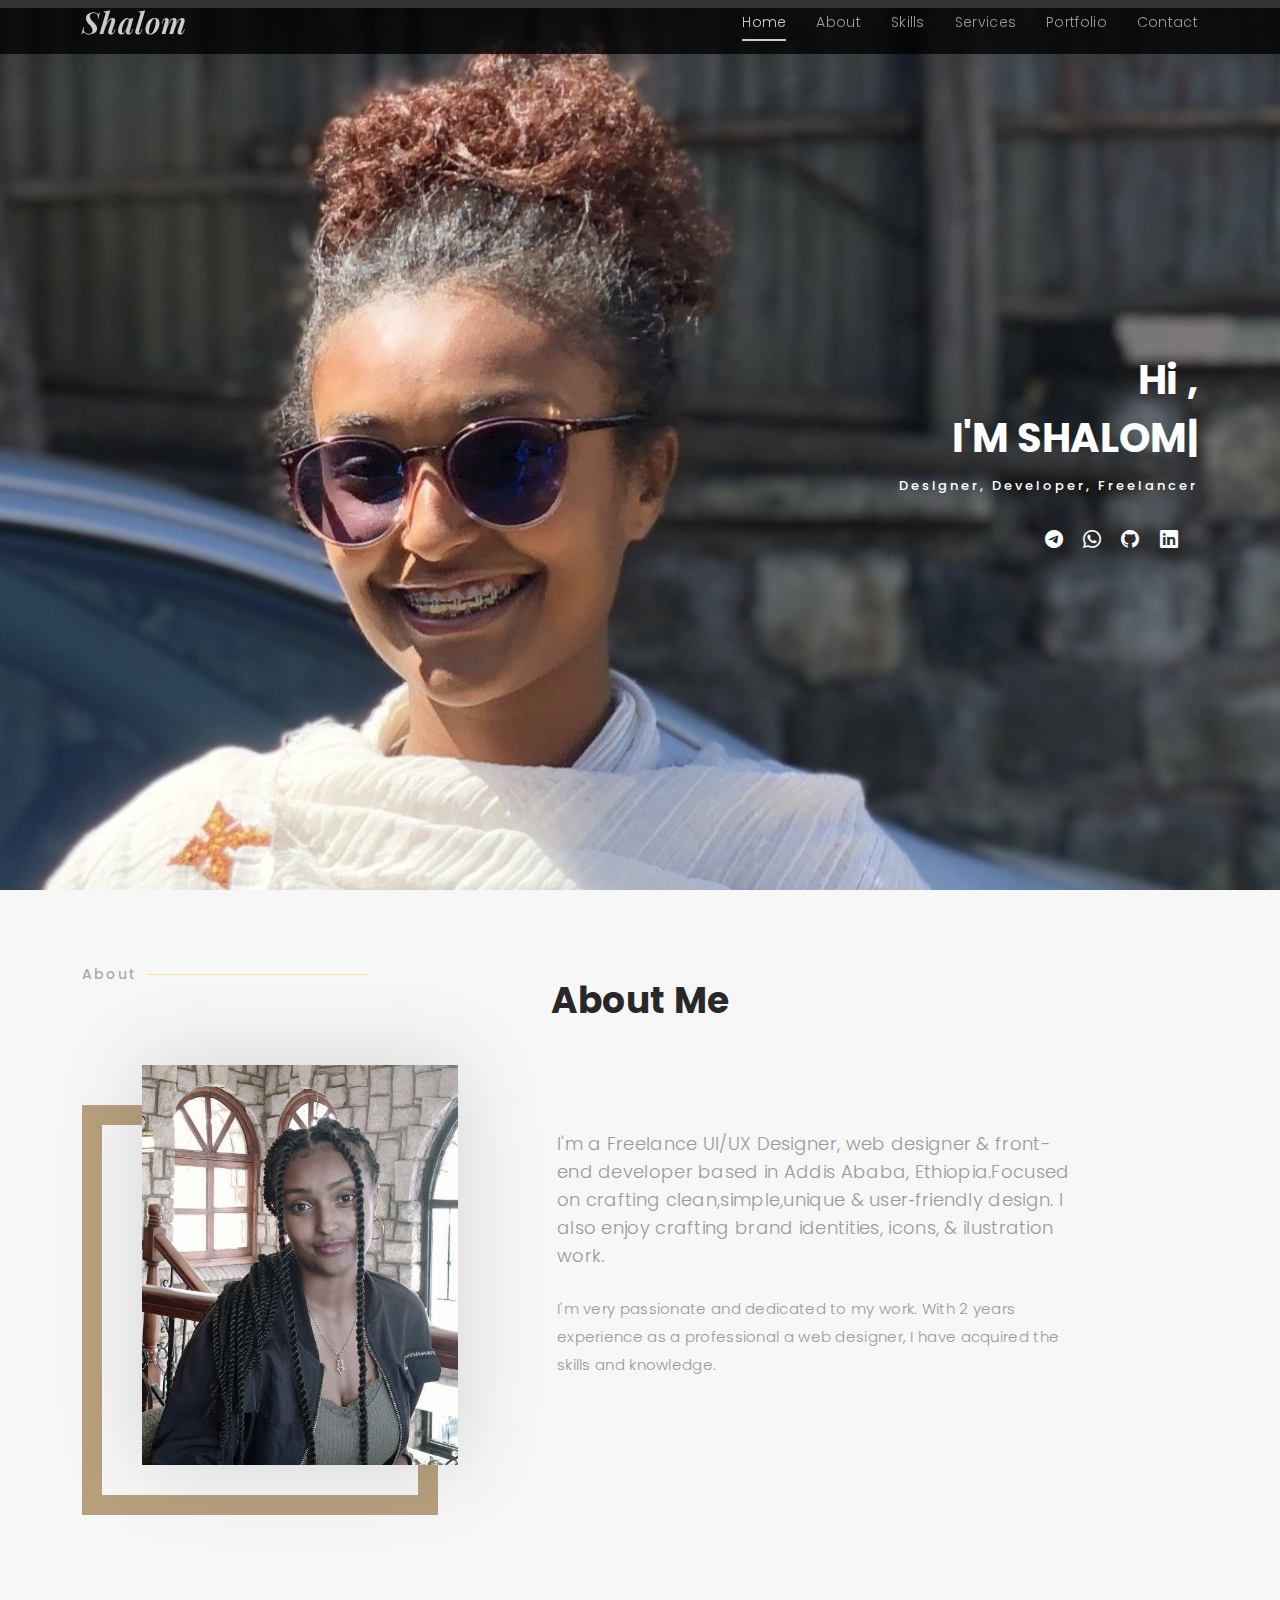
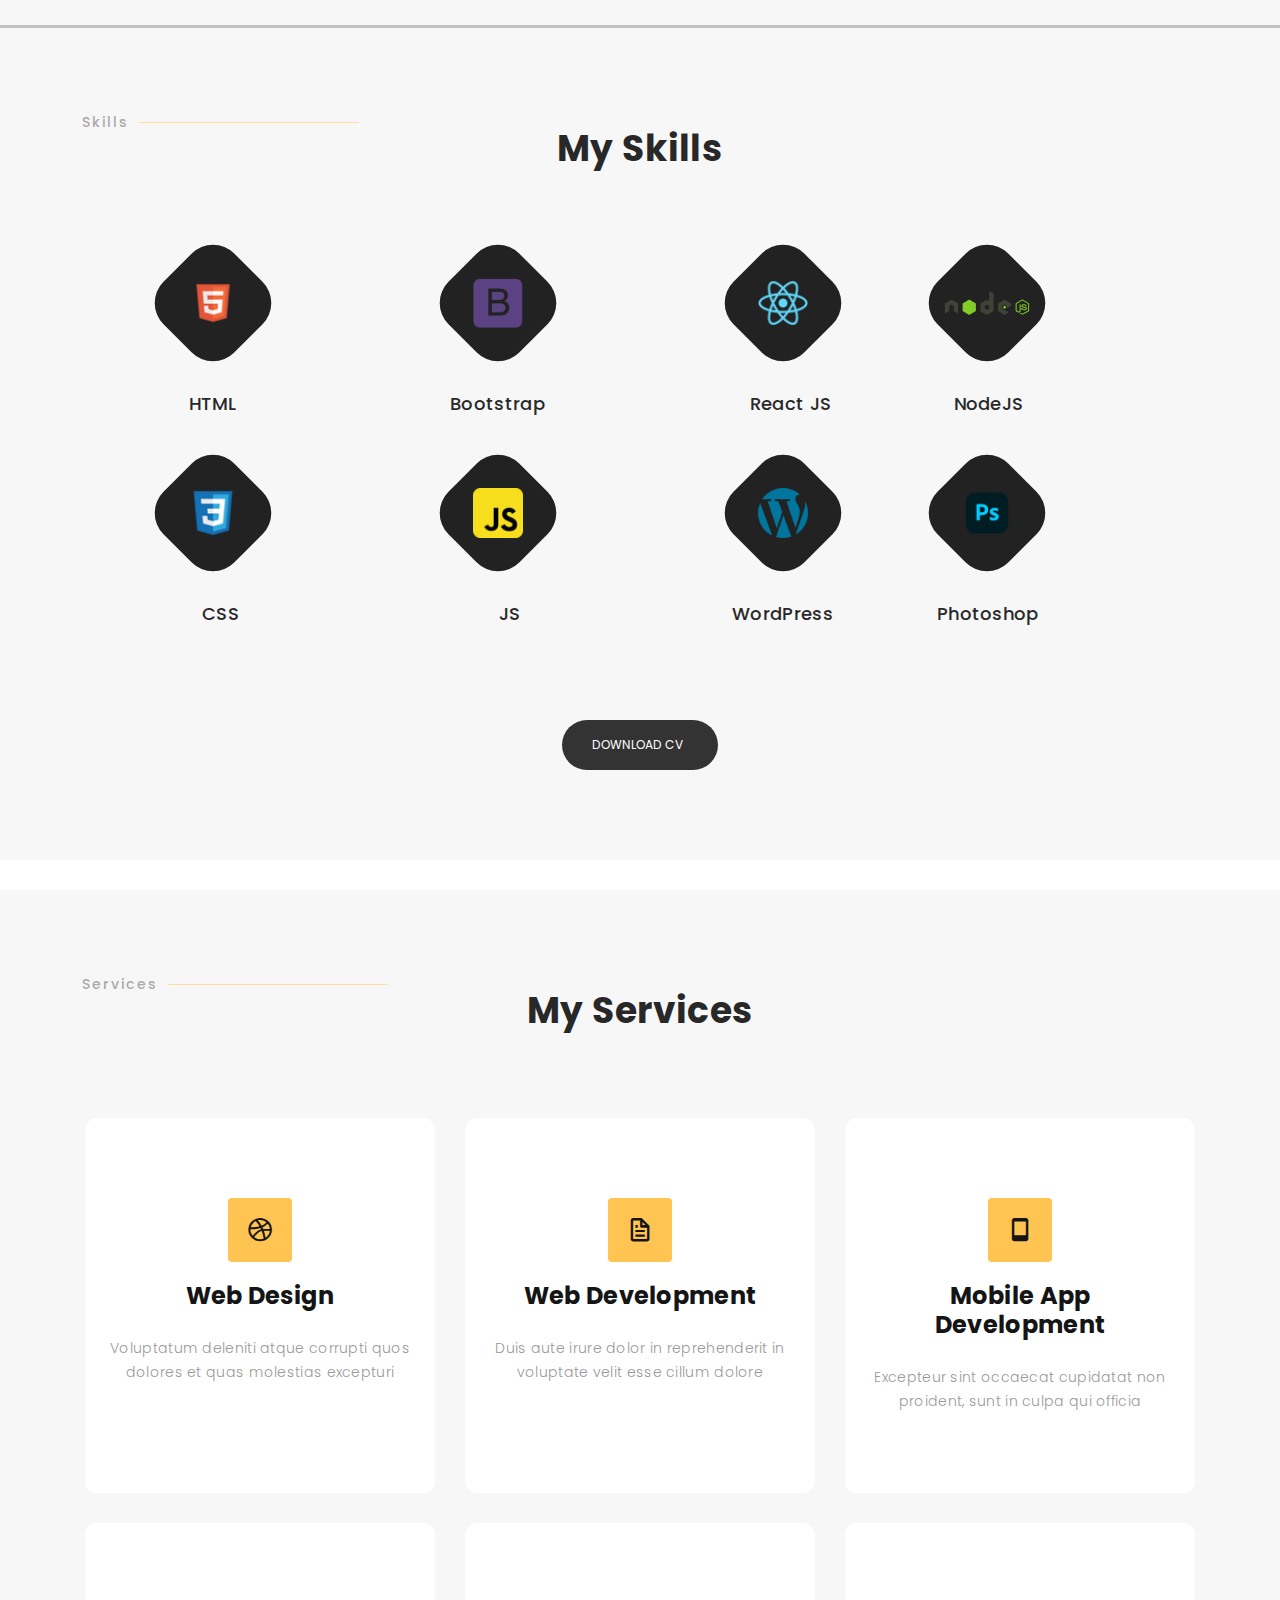
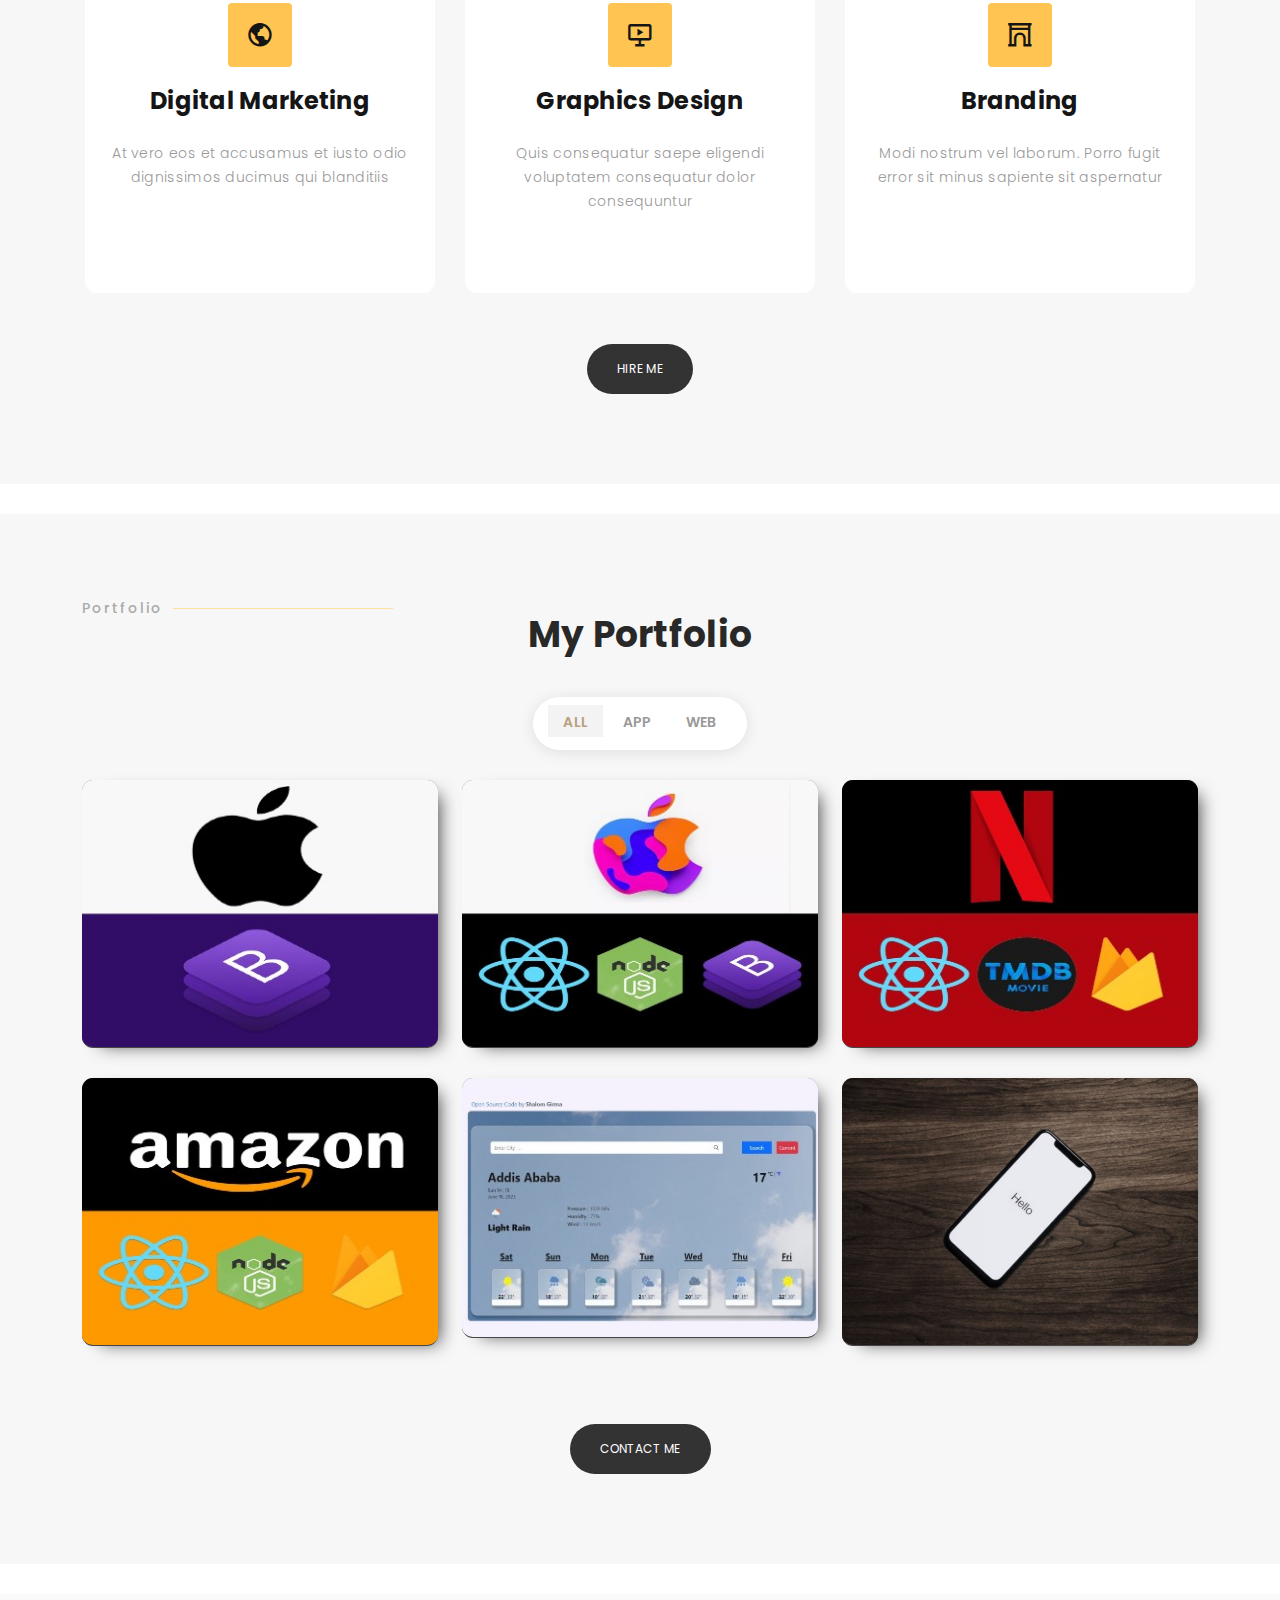
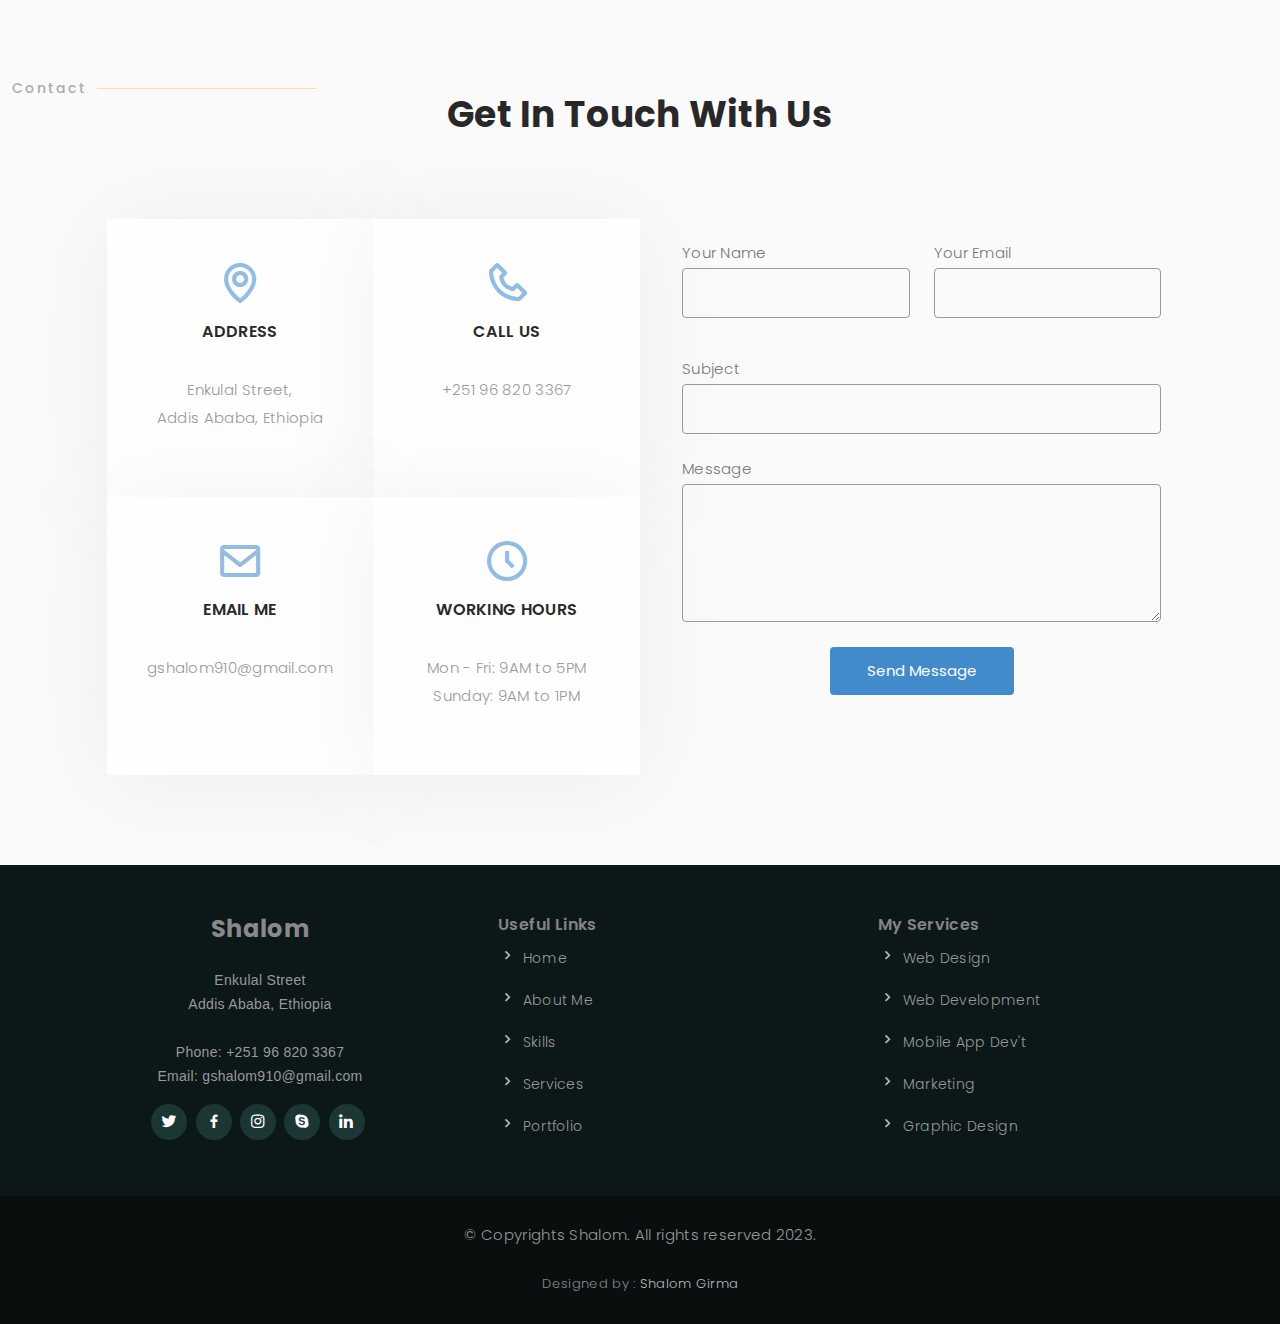
==== index.html @ 548bc925 "project updates" ====
<!DOCTYPE html>
<html lang="en">

<head>
  <meta charset="utf-8">
  <meta content="width=device-width, initial-scale=1.0" name="viewport">
  <meta name="description"
    content="">

  <title>Shalom - Personal Portfolio </title>
  <meta content="I'm passionated Freelance UI/UX Designer, web designer & front-end developer based in Addis Ababa, Ethiopia.Focused on crafting clean,simple,unique & user‑friendly design" name="description">
  <meta content="Web Development,Mobile App Development, Digital Marketing" name="keywords">

  <!-- Favicons -->
  <!-- <link href="assets/img/favicon.png" rel="icon">
  <link href="assets/img/apple-touch-icon.png" rel="apple-touch-icon"> -->
<link rel="apple-touch-icon" sizes="180x180" href="./assets/img/apple-touch-icon.png">
<link rel="icon" type="image/png" sizes="32x32" href="./assets/img/favicon-32x32.png">
<link rel="icon" type="image/png" sizes="16x16" href="./assets/img/favicon-16x16.png">
<link rel="manifest" href="./assets/img/site.webmanifest">
  <!-- Google Fonts -->
  <link rel="preconnect" href="https://fonts.gstatic.com/" crossorigin>
  <link
    href="https://fonts.googleapis.com/css2?family=Livvic:wght@100;200;300;400;500;600;700&amp;family=Oswald:wght@400;500;600;700&amp;display=swap"
    rel="stylesheet">
  <link href="https://fonts.googleapis.com/css?family=Poppins:300,300i,400,400i,500,500i,600,600i,700,700i|Playfair+Display:400,400i,500,500i,600,600i,700,700i,900,900i" rel="stylesheet">

  <!-- Vendor CSS Files -->
  <link rel="stylesheet" href="assets/css/devicon.min.css">
  <link href="assets/vendor/aos/aos.css" rel="stylesheet">
  <link href="assets/vendor/bootstrap/css/bootstrap.min.css" rel="stylesheet">
  <link href="assets/vendor/bootstrap-icons/bootstrap-icons.css" rel="stylesheet">
  <link href="assets/vendor/boxicons/css/boxicons.min.css" rel="stylesheet">
  <link href="assets/vendor/glightbox/css/glightbox.min.css" rel="stylesheet">
  <link href="assets/vendor/swiper/swiper-bundle.min.css" rel="stylesheet">

  <!-- Template Main CSS File -->
  <link href="assets/css/style.css" rel="stylesheet">

  <!-- =======================================================
  * Template Name: Folio
  * Updated: Mar 10 2023 with Bootstrap v5.2.3
  * Template URL: https://bootstrapmade.com/folio-bootstrap-portfolio-template/
  * Author: BootstrapMade.com
  * License: https://bootstrapmade.com/license/
  ======================================================== -->
</head>

<body>
  <!-- PRELOADER STARTS -->
  <!-- <div id="preloader">
    <div class="line"></div>
  </div> -->
  <!-- PRELOADER ENDS -->
  <!-- ======= Header ======= -->
  <header id="header" class="fixed-top header-inner-pages">
    <div class="container d-flex align-items-center justify-content-between">

      <!-- <a href="index.html" class="logo"><img src="assets/img/logo.png" alt="" class="img-fluid"></a> -->
      <!-- Uncomment below if you prefer to use an text logo -->
      <h1 class="logo"><a href="index.html">Shalom</a></h1>

      <nav id="navbar" class="navbar">
        <ul>
          <li><a class="nav-link scrollto active" href="#hero">Home</a></li>
          <li><a class="nav-link scrollto" href="#about">About</a></li>
          <li><a class="nav-link  scrollto" href="#skills">Skills</a></li>
          <li><a class="nav-link  scrollto" href="#services">Services</a></li>
          <li><a class="nav-link  scrollto" href="#portfolio">Portfolio</a></li>
          
          
          <!-- <li class="dropdown"><a href="#"><span>Drop Down</span> <i class="bi bi-chevron-down"></i></a>
            <ul>
              <li><a href="#">Drop Down 1</a></li>
              <li class="dropdown"><a href="#"><span>Deep Drop Down</span> <i class="bi bi-chevron-right"></i></a>
                <ul>
                  <li><a href="#">Deep Drop Down 1</a></li>
                  <li><a href="#">Deep Drop Down 2</a></li>
                  <li><a href="#">Deep Drop Down 3</a></li>
                  <li><a href="#">Deep Drop Down 4</a></li>
                  <li><a href="#">Deep Drop Down 5</a></li>
                </ul>
              </li>
              <li><a href="#">Drop Down 2</a></li>
              <li><a href="#">Drop Down 3</a></li>
              <li><a href="#">Drop Down 4</a></li>
            </ul>
          </li> -->
          <li><a class="nav-link scrollto" href="#contact">Contact</a></li>
        </ul>
        <i class="bi bi-list mobile-nav-toggle"></i>
      </nav><!-- .navbar -->

    </div>
  </header><!-- End Header -->

  <!-- ======= Hero Section ======= -->
  <div id="hero" class="home">
    <!-- <video autoplay muted loop id="myVideo">
      <source src="./assets/img/pexels-daniel-putzer-633409(1).mp4" type="video/mp4">
    </video> -->
    <!-- <div><img src="./assets/img/photo9.jpg" alt=""></div> -->
    <div class="container pt-5">
      <div class="hero-content">
        <h2>Hi , </h2>
        <h1>I'm <span class="typed" data-typed-items="Shalom Girma, Designer, Developer, Freelancer"></span></h1>
        <p>Designer, Developer, Freelancer</p>

        <ul class="list-unstyled list-social">
          <li><a href="https://t.me/turtle_forward" target="_blank"><i class="bi bi-telegram"></i></a></li>
          <li><a href="https://api.whatsapp.com/send/?phone=251968203367&text&type=phone_number&app_absent=0" target="_blank"><i class="bi bi-whatsapp"></i></a></li>
          <li><a href="https://github.com/gshalom910" target="_blank"><i class="bi bi-github"></i></a></li>
          <li><a href="https://www.linkedin.com/in/shalom-girma/" target="_blank"><i class="bi bi-linkedin"></i></a></li>
        </ul>
      </div>
    </div>
  </div><!-- End Hero -->

  <main id="main">

    <!-- ======= About Section ======= -->
    <div id="about" class="pb-30">
      <div class="container">
        <div class="row justify-content-between">
          <div class="section2-title">
            <h2>About</h2>
            <p class="text-center">About Me</p>
          </div>
          <div class="col-lg-4 ">
            <div class="div-img-bg">
              <div class="about-img">
                <img src="assets/img/photo111.jpg" class="img-responsive" alt="me">
              </div>
            </div>
          </div>

          <div class="col-lg-7">
            <div class="about-descr">

              <p class="separator" style=" font-size: 18px;">I'm a Freelance UI/UX Designer, web designer & front-end developer based in Addis Ababa, Ethiopia.Focused on crafting clean,simple,unique & user‑friendly design. I also enjoy crafting brand identities, icons, & ilustration work. </p>
              <p class="separator">I'm very passionate and dedicated to my work. With 2 years experience as a professional a web designer, I have
              acquired the skills and knowledge.</p>

            </div>

          </div>
        </div>
      </div>
    </div><!-- End About Section -->
    <!-- SKILLS STARTS -->
    <div class="skills">
    <div id="skills" class="container flex-column-mobile paddsections">
      <!-- TITLE STARTS -->
      <div class="section2-title">
          <!-- MAIN TITLE STARTS -->
          <h2>Skills</h2>
          <p class="text-center">My Skills</p>
          <!-- MAIN TITLE ENDS -->
      </div>
      <!-- TITLE ENDS -->
      <div class="skills-content row">
          <div class="col">
            <!-- SKILL ITEM STARTS -->
            <div class="col pb-5 animated-layer fade-in-down-animation fadeInLeft wow">
                <span>
                <img src="./assets/img/5352-html5_102567.ico" alt="">
                </span>
                <h4>
                  HTML
                </h4>
            </div>
            <!-- SKILL ITEM ENDS -->
            <!-- SKILL ITEM STARTS -->
            <div class="col pb-5 animated-layer fade-in-up-animation fadeInRight wow">
                <span>
                <img src="./assets/img/file_type_css_icon_130661.ico" alt="">
                </span>
                <h4 class="ps-3">
                  CSS
                </h4>
            </div>
            <!-- SKILL ITEM ENDS -->
          </div>
          <div class="col ">
            <!-- SKILL ITEM STARTS -->
            <div class="col pb-5 animated-layer fade-in-down-animation fadeInLeft wow">
                <span>
                <img src="./assets/img/bootstrap_plain_logo_icon_146619.ico" alt="">
                </span>
                <h4>
                  Bootstrap
                </h4>
            </div>
            <!-- SKILL ITEM ENDS -->
            <!-- SKILL ITEM STARTS -->
            <div class="ps-2 pb-5 ps-sm-0 animated-layer fade-in-up-animation fadeInRight wow">
              <span>
                <img src="./assets/img/javascript_icon_130900.ico" alt="">
              </span>
              <h4 class="ps-4">
                JS
              </h4>
            </div>
            
            <!-- SKILL ITEM ENDS -->
          </div>
          <div class="col">
            <!-- SKILL ITEM STARTS -->
            <div class="col pb-5 animated-layer fade-in-down-animation fadeInLeft wow">
                <span>
                <img src="./assets/img/react_original_logo_icon_146374.ico" alt="">
                </span>
                <h4 class="ps-3">
                  React JS
                </h4>
            </div>
            <!-- SKILL ITEM ENDS -->
            <!-- SKILL ITEM STARTS -->
            <div class="col pb-5 animated-layer fade-in-up-animation fadeInRight wow">
                <span>
                <img src="./assets/img/Wordpress_icon-icons.com_66780.ico" alt="">
                </span>
                <h4>
                  WordPress
                </h4>
            </div>
            <!-- SKILL ITEM ENDS -->
          </div>
          <div class="col d-flex flex-sm-column ">
            <!-- SKILL ITEM STARTS -->
            <div class="col-4 pb-5 col-sm  animated-layer fade-in-down-animation fadeInLeft wow">
                <span>
                <img src="./assets/img/node-js.svg" alt="" style="height: 90px;">
                </span>
                <h4 class="ps-3">
                  NodeJS
                </h4>
            </div>
            <!-- SKILL ITEM ENDS -->
            <!-- SKILL ITEM STARTS -->
          <div class="col-4 pb-5 col-sm animated-layer fade-in-up-animation fadeInRight wow">
            <span>
              <img src="./assets/img/psd_file_design_graphic_digital_artwork_adobe_photoshop_icon_191032.ico" alt="">
            </span>
            <h4>
              Photoshop
            </h4>
          </div>
            <!-- SKILL ITEM ENDS -->
          </div>
      </div>
      <div class="text-center mt-5"><a href="#"
          class="btn btn-outline-secondary rounded-pill shadow-none">Download CV <span class="ms-1"><i
              class="fas fa-download"></i></span></a></div>
      </div>
    </div>
    <!-- SKILLS ENDS -->
    <!-- ======= Services Section ======= -->
    <section id="services" class="services paddsection paddsections">
      <div class="container" data-aos="fade-up">

        <div class="section2-title">
          <h2>Services</h2>
          <p class="text-center">My Services</p>
        </div>

        <div class="row">
          <div class="col-lg-4 col-md-6 d-flex align-items-stretch" data-aos="zoom-in" data-aos-delay="100">
            <div class="icon-box">
              <div class="icon"><i class="bx bxl-dribbble"></i></div>
              <h4><a href="">Web Design</a></h4>
              <p>Voluptatum deleniti atque corrupti quos dolores et quas molestias excepturi</p>
            </div>
          </div>

          <div class="col-lg-4 col-md-6 d-flex align-items-stretch mt-4 mt-md-0" data-aos="zoom-in" data-aos-delay="200">
            <div class="icon-box">
              <div class="icon"><i class="bx bx-file"></i></div>
              <h4><a href="">Web Development</a></h4>
              <p>Duis aute irure dolor in reprehenderit in voluptate velit esse cillum dolore</p>
            </div>
          </div>

          <div class="col-lg-4 col-md-6 d-flex align-items-stretch mt-4 mt-lg-0" data-aos="zoom-in" data-aos-delay="300">
            <div class="icon-box">
              <div class="icon"><i class="bx bx-mobile"></i></div>
              <h4><a href="">Mobile App Development</a></h4>
              <p>Excepteur sint occaecat cupidatat non proident, sunt in culpa qui officia</p>
            </div>
          </div>

          <div class="col-lg-4 col-md-6 d-flex align-items-stretch mt-4" data-aos="zoom-in" data-aos-delay="100">
            <div class="icon-box">
              <div class="icon"><i class="bx bx-world"></i></div>
              <h4><a href="">Digital Marketing</a></h4>
              <p>At vero eos et accusamus et iusto odio dignissimos ducimus qui blanditiis</p>
            </div>
          </div>

          <div class="col-lg-4 col-md-6 d-flex align-items-stretch mt-4" data-aos="zoom-in" data-aos-delay="200">
            <div class="icon-box">
              <div class="icon"><i class="bx bx-slideshow"></i></div>
              <h4><a href="">Graphics Design</a></h4>
              <p>Quis consequatur saepe eligendi voluptatem consequatur dolor consequuntur</p>
            </div>
          </div>

          <div class="col-lg-4 col-md-6 d-flex align-items-stretch mt-4" data-aos="zoom-in" data-aos-delay="300">
            <div class="icon-box">
              <div class="icon"><i class="bx bx-arch"></i></div>
              <h4><a href="">Branding</a></h4>
              <p>Modi nostrum vel laborum. Porro fugit error sit minus sapiente sit aspernatur</p>
            </div>
          </div>

        </div>
        <div class="text-center mt-5"><a href="#contact"
            class="btn btn-outline-secondary rounded-pill shadow-none">Hire Me <span class="ml-1"><i
                class="fas fa-download"></i></span></a></div>
      </div>
    </section><!-- End Services Section -->
<!-- ======= Testimonials Section ======= -->
<!-- <section id="testimonials" class="testimonials paddsection">
  <div class="container" data-aos="zoom-in">

    <div class="testimonials-slider swiper" data-aos="fade-up" data-aos-delay="100">
      <div class="swiper-wrapper">

        <div class="swiper-slide">
          <div class="testimonial-item">
            <img src="assets/img/testimonials/testimonials-1.jpg" class="testimonial-img" alt="">
            <h3>Saul Goodman</h3>
            <h4>Ceo &amp; Founder</h4>
            <p>
              <i class="bx bxs-quote-alt-left quote-icon-left"></i>
              Proin iaculis purus consequat sem cure digni ssim donec porttitora entum suscipit rhoncus. Accusantium
              quam, ultricies eget id, aliquam eget nibh et. Maecen aliquam, risus at semper.
              <i class="bx bxs-quote-alt-right quote-icon-right"></i>
            </p>
          </div>
        </div><!-- End testimonial item -->

        <!-- <div class="swiper-slide">
          <div class="testimonial-item">
            <img src="assets/img/testimonials/testimonials-2.jpg" class="testimonial-img" alt="">
            <h3>Sara Wilsson</h3>
            <h4>Designer</h4>
            <p>
              <i class="bx bxs-quote-alt-left quote-icon-left"></i>
              Export tempor illum tamen malis malis eram quae irure esse labore quem cillum quid cillum eram malis
              quorum velit fore eram velit sunt aliqua noster fugiat irure amet legam anim culpa.
              <i class="bx bxs-quote-alt-right quote-icon-right"></i>
            </p>
          </div>
        </div><!-- End testimonial item -->

        <!-- <div class="swiper-slide">
          <div class="testimonial-item">
            <img src="assets/img/testimonials/testimonials-3.jpg" class="testimonial-img" alt="">
            <h3>Jena Karlis</h3>
            <h4>Store Owner</h4>
            <p>
              <i class="bx bxs-quote-alt-left quote-icon-left"></i>
              Enim nisi quem export duis labore cillum quae magna enim sint quorum nulla quem veniam duis minim tempor
              labore quem eram duis noster aute amet eram fore quis sint minim.
              <i class="bx bxs-quote-alt-right quote-icon-right"></i>
            </p>
          </div>
        </div><!-- End testimonial item -->

        <!-- <div class="swiper-slide"> 
          <div class="testimonial-item">
            <img src="assets/img/testimonials/testimonials-4.jpg" class="testimonial-img" alt="">
            <h3>Matt Brandon</h3>
            <h4>Freelancer</h4>
            <p>
              <i class="bx bxs-quote-alt-left quote-icon-left"></i>
              Fugiat enim eram quae cillum dolore dolor amet nulla culpa multos export minim fugiat minim velit minim
              dolor enim duis veniam ipsum anim magna sunt elit fore quem dolore labore illum veniam.
              <i class="bx bxs-quote-alt-right quote-icon-right"></i>
            </p>
          </div>
        </div>End testimonial item -->

        <!-- <div class="swiper-slide">
          <div class="testimonial-item">
            <img src="assets/img/testimonials/testimonials-5.jpg" class="testimonial-img" alt="">
            <h3>John Larson</h3>
            <h4>Entrepreneur</h4>
            <p>
              <i class="bx bxs-quote-alt-left quote-icon-left"></i>
              Quis quorum aliqua sint quem legam fore sunt eram irure aliqua veniam tempor noster veniam enim culpa
              labore duis sunt culpa nulla illum cillum fugiat legam esse veniam culpa fore nisi cillum quid.
              <i class="bx bxs-quote-alt-right quote-icon-right"></i>
            </p>
          </div>
        </div><!-- End testimonial item -->
      <!-- </div>
      <div class="swiper-pagination"></div>
    </div>

  </div>
</section> -->
<!-- End Testimonials Section -->
    <!-- ======= Portfolio Section ======= -->
    <div id="portfolio" class="paddsection paddsections">

     

      <div class="container">
         
        <div class="section2-title pb-5">
          <h2>Portfolio</h2>
          <p class="text-center">My Portfolio</p>
        </div>
      
        <div class="row" data-aos="fade-up" data-aos-delay="100">
          <div class="col-lg-12 d-flex justify-content-center">
            <ul id="portfolio-flters">
              <li data-filter="*" class="filter-active">All</li>
              <li data-filter=".filter-app">App</li>
              <!-- <li data-filter=".filter-card">Card</li> -->
              <li data-filter=".filter-web">Web</li>
            </ul>
          </div>
        </div>

        <div class="row portfolio-container" data-aos="fade-up" data-aos-delay="200">

          <div class="col-lg-4 col-md-6 portfolio-item filter-web">
            <div class="portfolio-wrap">
              <img src="assets/img/portfolio/appleBootstrap(1).jpg" class="img-fluid" alt="">
              <div class="portfolio-info">
                <h4>Apple Clone</h4>
                <p>With HTML, CSS & Bootstrap</p>
                <div class="portfolio-links">
                  <button class="btn2 btn-light">
									<a class="bi bi-github source-code" target="_blank" href="https://github.com/zeru0429/apple-clone-fullstack">
										source code
									</a>
								</button>
                <button class="btn2 btn-light"><a class="source-code" target="_blank" href="./apple-responsive-staring-base-code/index.html">live
										preview</a>
								</button>
                </div>
              </div>
            </div>
          </div>

          <div class="col-lg-4 col-md-6 portfolio-item filter-web">
            <div class="portfolio-wrap">
              <img src="assets/img/portfolio/appleReact.jpg" class="img-fluid" alt="">
              <div class="portfolio-info">
                <h4>Apple Clone</h4>
                <p>With React Js & Node JS</p>
                <div class="portfolio-links">
                  <button class="btn2 btn-light">
									<a class="bi bi-github source-code" target="_blank" href="https://github.com/zeru0429/apple-clone-fullstack">
										source code
									</a>
								</button>
                <button class="btn2 btn-light"><a class="source-code" target="_blank" href="./apple-responsive-staring-base-code/index.html">live
										preview</a>
								</button>
                </div>
              </div>
            </div>
          </div>

          <div class="col-lg-4 col-md-6 portfolio-item filter-web">
            <div class="portfolio-wrap">
              <img src="assets/img/portfolio/netflix.jpg" class="img-fluid" alt="">
              <div class="portfolio-info">
                <h4>Netflix Clone</h4>
                <p>With React Js, TMDB movie & Firebase</p>
                <div class="portfolio-links">
                  <button class="btn2 btn-light">
									<a class="bi bi-github source-code" target="_blank" href="https://github.com/zeru0429/apple-clone-fullstack">
										source code
									</a>
								</button>
                <button class="btn2 btn-light"><a class="source-code" target="_blank" href="./apple-responsive-staring-base-code/index.html">live
										preview</a>
								</button>
                </div>
              </div>
            </div>
          </div>


          <div class="col-lg-4 col-md-6 portfolio-item filter-web">
            <div class="portfolio-wrap">
              <img src="assets/img/portfolio/amazon.jpg" class="img-fluid" alt="">
              <div class="portfolio-info">
                <h4>Amazon Clone</h4>
                <p>With React JS, Node JS & Firebase </p>
                <div class="portfolio-links">
                  <button class="btn2 btn-light">
									<a class="bi bi-github source-code" target="_blank" href="https://github.com/zeru0429/apple-clone-fullstack">
										source code
									</a>
								</button>
                <button class="btn2 btn-light"><a class="source-code" target="_blank" href="./apple-responsive-staring-base-code/index.html">live
										preview</a>
								</button>
                </div>
              </div>
            </div>
          </div>

          <div class="col-lg-4 col-md-6 portfolio-item filter-web">
            <div class="portfolio-wrap">
              <img src="assets/img/portfolio/weather.jpg" class="img-fluid" alt="">
              <div class="portfolio-info">
                <h4>Weather Forcasting Web App</h4>
                <p>With React JS & OpenWeather API</p>
                <div class="portfolio-links">
                  <button class="btn2 btn-light">
									<a class="bi bi-github source-code" target="_blank" href="https://github.com/zeru0429/apple-clone-fullstack">
										source code
									</a>
								</button>
                <button class="btn2 btn-light"><a class="source-code" target="_blank" href="./apple-responsive-staring-base-code/index.html">live
										preview</a>
								</button>
                </div>
              </div>
            </div>
          </div>


          <div class="col-lg-4 col-md-6 portfolio-item filter-app">
            <div class="portfolio-wrap">
              <img src="assets/img/mobile1.jpg" class="img-fluid" alt="">
              <div class="portfolio-info">
                <h4>Derash First Aid Mobile App</h4>
                <p>With Flutter</p>
                <div class="portfolio-links">
                  <button class="btn2 btn-light">
									<a class="bi bi-github source-code" target="_blank" href="https://github.com/zeru0429/apple-clone-fullstack">
										source code
									</a>
								</button>
                <!-- <button class="btn2 btn-light"><a class="source-code" target="_blank" href="./apple-responsive-staring-base-code/index.html">live
										preview</a>
								</button> -->
                </div>
              </div>
            </div>
          </div>

          
        </div>

      </div>
      <div class="text-center mt-5"><a href="#contact"
          class="btn btn-outline-secondary rounded-pill shadow-none">Contact Me <span class="ml-1"><i
              class="fas fa-download"></i></span></a></div>
      </div>

    </div><!-- End Portfolio Section -->

    <!-- ======= Journal Section ======= -->
    <!-- <div id="journal" class="text-left paddsection">

      <div class="container">
        <div class="section-title text-center">
          <h2>journal</h2>
        </div>
      </div>

      <div class="container">
        <div class="journal-block">
          <div class="row">

            <div class="col-lg-4 col-md-6">
              <div class="journal-info">

                <a href="blog-single.html"><img src="assets/img/blog-post-1.jpg" class="img-responsive" alt="img"></a>

                <div class="journal-txt">

                  <h4><a href="blog-single.html">SO LETS MAKE THE MOST IS BEAUTIFUL</a></h4>
                  <p class="separator">To an English person, it will seem like simplified English
                  </p>

                </div>

              </div>
            </div>

            <div class="col-lg-4 col-md-6">
              <div class="journal-info">

                <a href="blog-single.html"><img src="assets/img/blog-post-2.jpg" class="img-responsive" alt="img"></a>

                <div class="journal-txt">

                  <h4><a href="blog-single.html">WE'RE GONA MAKE DREAMS COMES</a></h4>
                  <p class="separator">To an English person, it will seem like simplified English
                  </p>

                </div>

              </div>
            </div>

            <div class="col-lg-4 col-md-6">
              <div class="journal-info">

                <a href="blog-single.html"><img src="assets/img/blog-post-3.jpg" class="img-responsive" alt="img"></a>

                <div class="journal-txt">

                  <h4><a href="blog-single.html">NEW LIFE CIVILIZATIONS TO BOLDLY</a></h4>
                  <p class="separator">To an English person, it will seem like simplified English
                  </p>

                </div>

              </div>
            </div>

          </div>
        </div>
      </div>

    </div> -->
    <!-- End Journal Section -->

    <!-- ======= Contact Section ======= -->
    <section id="contact" class="contact section-bg paddsections">
      <div class="container-fluid">

        <div class="section2-title">
          <h2 >Contact</h2>
          <p class="text-center">Get In Touch With Us</p>
        </div>

        <div class="row justify-content-center">
          <div class="col-xl-10">
            <div class="row">

              <div class="col-lg-6">

                <div class="row justify-content-center">

                  <div class="col-6 info d-flex flex-column align-items-stretch">
                    <i class="bx bx-map"></i>
                    <h4>Address</h4>
                    <p>Enkulal Street, <br>
                    Addis Ababa, Ethiopia</p>
                  </div>
                  <div class="col-6 info d-flex flex-column align-items-stretch">
                    <i class="bx bx-phone"></i>
                    <h4>Call Us</h4>
                    <p>+251 96 820 3367</p>
                  </div>
                  <div class="col-6 info d-flex flex-column align-items-stretch">
                    <i class="bx bx-envelope"></i>
                    <h4>Email Me</h4>
                    <p>gshalom910@gmail.com</p>
                  </div>
                  <div class="col-6 info d-flex flex-column align-items-stretch">
                    <i class="bx bx-time-five"></i>
                    <h4>Working Hours</h4>
                    <p>Mon - Fri: 9AM to 5PM<br>Sunday: 9AM to 1PM</p>
                  </div>
                </div>
              </div>

              <div class="col-lg-6 pt-4">
                <form action="forms/contact.php" method="post" role="form" class="php-email-form">
                  <div class="row">
                    <div class="col-md-6 form-group">
                      <label for="name">Your Name</label>
                      <input type="text" name="name" class="form-control" id="name" required>
                    </div>
                    <div class="col-md-6 form-group mt-3 mt-md-0">
                      <label for="email">Your Email</label>
                      <input type="email" class="form-control" name="email" id="email" required>
                    </div>
                  </div>
                  <div class="form-group mt-3">
                    <label for="subject">Subject</label>
                    <input type="text" class="form-control" name="subject" id="subject" required>
                  </div>
                  <div class="form-group mt-3">
                    <label for="message">Message</label>
                    <textarea class="form-control" style="height:auto" name="message" rows="8" required></textarea>
                  </div>
                  <div class="my-3">
                    <div class="loading">Loading</div>
                    <div class="error-message"></div>
                    <div class="sent-message">Your message has been sent. Thank you!</div>
                  </div>
                  <div class="text-center"><button type="submit">Send Message</button></div>
                </form>
              </div>

            </div>
          </div>
        </div>

      </div>
    </section>
    <!-- End Contact Section -->

  </main><!-- End #main -->

  <!-- ======= Footer ======= -->
  <div id="footer" >
    <div class="footer-top">
      <div class="container">
        <div class="row">

          <div class="px-5 col-sm-10 col-lg-4 text-sm-center"">
            <div class="footer-info">
              <h3>Shalom</h3>
              <p>
                Enkulal Street <br>
                Addis Ababa, Ethiopia<br><br>
                <strong>Phone:</strong> +251 96 820 3367<br>
                <strong>Email:</strong> gshalom910@gmail.com<br>
              </p>
              <div class="social-links mt-3">
                <a href="#" class="twitter"><i class="bx bxl-twitter"></i></a>
                <a href="#" class="facebook"><i class="bx bxl-facebook"></i></a>
                <a href="#" class="instagram"><i class="bx bxl-instagram"></i></a>
                <a href="#" class="google-plus"><i class="bx bxl-skype"></i></a>
                <a href="#" class="linkedin"><i class="bx bxl-linkedin"></i></a>
              </div>
            </div>
          </div>

          <div class="px-5 col-sm col-lg-4  footer-links">
            <h4>Useful Links</h4>
            <ul>
              <li><i class="bx bx-chevron-right"></i> <a href="#">Home</a></li>
              <li><i class="bx bx-chevron-right"></i> <a href="#">About Me</a></li>
              <li><i class="bx bx-chevron-right"></i> <a href="#">Skills</a></li>
              <li><i class="bx bx-chevron-right"></i> <a href="#">Services</a></li>
              <li><i class="bx bx-chevron-right"></i> <a href="#">Portfolio</a></li>
            </ul>
          </div>

          <div class="px-5 col-sm col-lg-4 footer-links">
            <h4>My Services</h4>
            <ul>
              <li><i class="bx bx-chevron-right"></i> <a href="#">Web Design</a></li>
              <li><i class="bx bx-chevron-right"></i> <a href="#">Web Development</a></li>
              <li><i class="bx bx-chevron-right"></i> <a href="#">Mobile App Dev't</a></li>
              <li><i class="bx bx-chevron-right"></i> <a href="#">Marketing</a></li>
              <li><i class="bx bx-chevron-right"></i> <a href="#">Graphic Design</a></li>
            </ul>
          </div>

        </div>
      </div>
    </div>
    <div class="container text-center"">
      

      <p>&copy; Copyrights Shalom. All rights reserved 2023.</p>

      <div class="credits">
        <!--
        All the links in the footer should remain intact.
        You can delete the links only if you purchased the pro version.
        Licensing information: https://bootstrapmade.com/license/
        Purchase the pro version with working PHP/AJAX contact form: https://bootstrapmade.com/buy/?theme=Folio
      -->
        Designed by : <a href="https://bootstrapmade.com/">Shalom Girma</a>
      </div>

    </div>
  </div><!-- End Footer -->

  <a href="#" class="back-to-top d-flex align-items-center justify-content-center"><i class="bi bi-arrow-up-short"></i></a>

  <!-- Vendor JS Files -->
  <script src="assets/vendor/bootstrap/js/bootstrap.bundle.min.js"></script>
  <script src="assets/vendor/glightbox/js/glightbox.min.js"></script>
  <script src="assets/vendor/isotope-layout/isotope.pkgd.min.js"></script>
  <script src="assets/vendor/swiper/swiper-bundle.min.js"></script>
  <script src="assets/vendor/typed.js/typed.min.js"></script>
  <script src="assets/vendor/php-email-form/validate.js"></script>
  <script src="js/custom.js"></script>

  <!-- Template Main JS File -->
  <script src="assets/js/main.js"></script>

</body>

</html>
---- assets/css/devicon.min.css ----
﻿@font-face{font-family:"devicon";src:url("../../fonts/devicon2d7c.eot?rgb6be");src:url("../../fonts/devicon2d7c.eot?rgb6be#iefix") format("embedded-opentype"),url("../fonts/devicon2d7c.ttf?rgb6be") format("truetype"),url("../../fonts/devicon2d7c.woff?rgb6be") format("woff"),url("../../fonts/devicon2d7c.svg?rgb6be#devicon") format("svg");font-weight:normal;font-style:normal;font-display:block}[class^=devicon-],[class*=" devicon-"]{font-family:"devicon" !important;speak:never;font-style:normal;font-weight:normal;font-variant:normal;text-transform:none;line-height:1;-webkit-font-smoothing:antialiased;-moz-osx-font-smoothing:grayscale}.devicon-storybook-plain-wordmark:before{content:""}.devicon-storybook-plain:before{content:""}.devicon-pandas-original-wordmark:before,.devicon-pandas-plain-wordmark:before{content:""}.devicon-pandas-original:before,.devicon-pandas-plain:before{content:""}.devicon-centos-plain-wordmark:before{content:""}.devicon-centos-plain:before{content:""}.devicon-azure-plain-wordmark:before{content:""}.devicon-azure-plain:before{content:""}.devicon-go-line:before{content:""}.devicon-go-plain:before{content:""}.devicon-go-original-wordmark:before,.devicon-go-plain-wordmark:before{content:""}.devicon-devicon-line-wordmark:before{content:""}.devicon-devicon-line:before{content:""}.devicon-devicon-plain-wordmark:before{content:""}.devicon-devicon-plain:before{content:""}.devicon-msdos-line:before{content:""}.devicon-arduino-plain-wordmark:before{content:""}.devicon-arduino-plain:before{content:""}.devicon-qt-original:before,.devicon-qt-plain:before{content:""}.devicon-gcc-plain:before{content:""}.devicon-svelte-plain-wordmark:before{content:""}.devicon-svelte-plain:before{content:""}.devicon-jira-plain-wordmark:before{content:""}.devicon-jira-plain:before{content:""}.devicon-slack-plain-wordmark:before{content:""}.devicon-slack-plain:before{content:""}.devicon-canva-original:before,.devicon-canva-plain:before{content:""}.devicon-jamstack-plain-wordmark:before{content:""}.devicon-jamstack-original:before,.devicon-jamstack-plain:before{content:""}.devicon-denojs-original-wordmark:before,.devicon-denojs-plain-wordmark:before{content:""}.devicon-denojs-original:before,.devicon-denojs-plain:before{content:""}.devicon-apachekafka-original-wordmark:before,.devicon-apachekafka-plain-wordmark:before{content:""}.devicon-apachekafka-original:before,.devicon-apachekafka-plain:before{content:""}.devicon-filezilla-plain-wordmark:before{content:""}.devicon-filezilla-plain:before{content:""}.devicon-opengl-plain:before{content:""}.devicon-putty-plain:before{content:""}.devicon-opera-plain-wordmark:before{content:""}.devicon-opera-plain:before{content:""}.devicon-subversion-original:before,.devicon-subversion-plain:before{content:""}.devicon-tortoisegit-line:before{content:""}.devicon-tortoisegit-plain:before{content:""}.devicon-towergit-plain-wordmark:before{content:""}.devicon-towergit-plain:before{content:""}.devicon-unity-original-wordmark:before{content:""}.devicon-unity-original:before{content:""}.devicon-neo4j-plain-wordmark:before{content:""}.devicon-neo4j-plain:before{content:""}.devicon-nuxtjs-plain-wordmark:before{content:""}.devicon-nuxtjs-plain:before{content:""}.devicon-socketio-original-wordmark:before,.devicon-socketio-plain-wordmark:before{content:""}.devicon-socketio-original:before,.devicon-socketio-plain:before{content:""}.devicon-processing-plain-wordmark:before{content:""}.devicon-processing-plain:before{content:""}.devicon-bootstrap-plain-wordmark:before{content:""}.devicon-bootstrap-plain:before{content:""}.devicon-feathersjs-original:before{content:""}.devicon-adonisjs-original-wordmark:before,.devicon-adonisjs-plain-wordmark:before{content:""}.devicon-adonisjs-original:before,.devicon-adonisjs-plain:before{content:""}.devicon-numpy-original-wordmark:before{content:""}.devicon-numpy-original:before,.devicon-numpy-plain:before{content:""}.devicon-matlab-line:before{content:""}.devicon-matlab-plain:before{content:""}.devicon-clojurescript-plain:before{content:""}.devicon-threejs-original-wordmark:before{content:""}.devicon-threejs-original:before{content:""}.devicon-markdown-original:before,.devicon-markdown-plain:before{content:""}.devicon-nixos-plain-wordmark:before{content:""}.devicon-nixos-plain:before{content:""}.devicon-perl-plain:before{content:""}.devicon-tensorflow-line-wordmark:before{content:""}.devicon-tensorflow-line:before{content:""}.devicon-tensorflow-original-wordmark:before{content:""}.devicon-tensorflow-original:before{content:""}.devicon-zig-plain-wordmark:before{content:""}.devicon-zig-original:before,.devicon-zig-plain:before{content:""}.devicon-raspberrypi-line-wordmark:before{content:""}.devicon-raspberrypi-line:before{content:""}.devicon-embeddedc-plain-wordmark:before{content:""}.devicon-embeddedc-plain:before{content:""}.devicon-labview-plain-wordmark:before{content:""}.devicon-labview-plain:before{content:""}.devicon-modx-plain-wordmark:before{content:""}.devicon-modx-plain:before{content:""}.devicon-knockout-plain-wordmark:before{content:""}.devicon-rstudio-plain:before{content:""}.devicon-phalcon-plain:before{content:""}.devicon-minitab-plain:before{content:""}.devicon-bulma-plain:before{content:""}.devicon-spss-plain:before{content:""}.devicon-karma-plain:before{content:""}.devicon-jest-plain:before{content:""}.devicon-circleci-plain-wordmark:before{content:""}.devicon-circleci-plain:before{content:""}.devicon-codecov-plain:before{content:""}.devicon-magento-line:before{content:""}.devicon-magento-original-wordmark:before{content:""}.devicon-magento-original:before{content:""}.devicon-shopware-original-wordmark:before{content:""}.devicon-shopware-original:before{content:""}.devicon-salesforce-plain:before{content:""}.devicon-vuestorefront-plain:before{content:""}.devicon-unix-original:before{content:""}.devicon-godot-plain-wordmark:before{content:""}.devicon-godot-plain:before{content:""}.devicon-vscode-plain-wordmark:before{content:""}.devicon-vscode-plain:before{content:""}.devicon-julia-plain-wordmark:before{content:""}.devicon-julia-plain:before{content:""}.devicon-crystal-original-wordmark:before{content:""}.devicon-crystal-original:before{content:""}.devicon-tailwindcss-plain:before{content:""}.devicon-tailwindcss-original-wordmark:before{content:""}.devicon-weblate-plain-wordmark:before{content:""}.devicon-weblate-plain:before{content:""}.devicon-thealgorithms-plain-wordmark:before{content:""}.devicon-thealgorithms-plain:before{content:""}.devicon-spring-plain-wordmark:before{content:""}.devicon-spring-plain:before{content:""}.devicon-rails-plain-wordmark:before{content:""}.devicon-rails-plain:before{content:""}.devicon-phoenix-plain-wordmark:before{content:""}.devicon-phoenix-plain:before{content:""}.devicon-nextjs-original-wordmark:before,.devicon-nextjs-plain-wordmark:before{content:""}.devicon-nextjs-line:before{content:""}.devicon-nextjs-original:before,.devicon-nextjs-plain:before{content:""}.devicon-lua-plain-wordmark:before{content:""}.devicon-lua-plain:before{content:""}.devicon-graphql-plain-wordmark:before{content:""}.devicon-graphql-plain:before{content:""}.devicon-gitter-plain-wordmark:before{content:""}.devicon-gitter-plain:before{content:""}.devicon-figma-plain:before{content:""}.devicon-digitalocean-plain-wordmark:before{content:""}.devicon-digitalocean-plain:before{content:""}.devicon-dotnetcore-plain:before{content:""}.devicon-dart-plain-wordmark:before{content:""}.devicon-dart-plain:before{content:""}.devicon-r-plain:before{content:""}.devicon-r-original:before{content:""}.devicon-ocaml-plain-wordmark:before{content:""}.devicon-ocaml-plain:before{content:""}.devicon-jupyter-plain-wordmark:before{content:""}.devicon-jupyter-plain:before{content:""}.devicon-fsharp-plain:before{content:""}.devicon-elixir-plain-wordmark:before{content:""}.devicon-elixir-plain:before{content:""}.devicon-aarch64-plain:before{content:""}.devicon-xd-line:before{content:""}.devicon-xd-plain:before{content:""}.devicon-uwsgi-plain:before{content:""}.devicon-microsoftsqlserver-plain-wordmark:before{content:""}.devicon-microsoftsqlserver-plain:before{content:""}.devicon-sqlalchemy-original-wordmark:before,.devicon-sqlalchemy-plain-wordmark:before{content:""}.devicon-sqlalchemy-plain:before{content:""}.devicon-rocksdb-plain:before{content:""}.devicon-objectivec-plain:before{content:""}.devicon-kubernetes-plain-wordmark:before{content:""}.devicon-kubernetes-plain:before{content:""}.devicon-googlecloud-plain-wordmark:before{content:""}.devicon-googlecloud-plain:before{content:""}.devicon-flask-original-wordmark:before,.devicon-flask-plain-wordmark:before{content:""}.devicon-flask-original:before,.devicon-flask-plain:before{content:""}.devicon-firebase-plain-wordmark:before{content:""}.devicon-firebase-plain:before{content:""}.devicon-eleventy-plain:before{content:""}.devicon-appwrite-plain-wordmark:before,.devicon-appwrite-original-wordmark:before{content:""}.devicon-appwrite-plain:before,.devicon-appwrite-original:before{content:""}.devicon-bash-plain:before{content:""}.devicon-woocommerce-plain-wordmark:before{content:""}.devicon-woocommerce-plain:before{content:""}.devicon-typo3-plain-wordmark:before{content:""}.devicon-typo3-plain:before{content:""}.devicon-premierepro-plain:before{content:""}.devicon-nestjs-plain-wordmark:before{content:""}.devicon-nestjs-plain:before{content:""}.devicon-materialui-plain:before{content:""}.devicon-kotlin-plain-wordmark:before{content:""}.devicon-kotlin-plain:before{content:""}.devicon-jenkins-plain:before{content:""}.devicon-jenkins-line:before{content:""}.devicon-haxe-plain:before{content:""}.devicon-gatsby-plain-wordmark:before{content:""}.devicon-gatsby-plain:before{content:""}.devicon-flutter-plain:before{content:""}.devicon-composer-line-wordmark:before,.devicon-composer-plain-wordmark:before{content:""}.devicon-composer-line:before,.devicon-composer-plain:before{content:""}.devicon-aftereffects-plain:before{content:""}.devicon-yunohost-plain:before{content:""}.devicon-redux-original:before,.devicon-redux-plain:before{content:""}.devicon-clojure-line:before,.devicon-clojure-plain:before{content:""}.devicon-mocha-plain:before{content:""}.devicon-haskell-plain:before{content:""}.devicon-haskell-plain-wordmark:before{content:""}.devicon-codepen-original-wordmark:before{content:""}.devicon-codepen-plain:before,.devicon-codepen-original:before{content:""}.devicon-groovy-plain:before{content:""}.devicon-rust-plain:before{content:""}.devicon-scala-plain-wordmark:before{content:""}.devicon-scala-plain:before{content:""}.devicon-grails-plain:before{content:""}.devicon-sketch-line-wordmark:before{content:""}.devicon-sketch-line:before{content:""}.devicon-npm-original-wordmark:before{content:""}.devicon-ionic-original-wordmark:before{content:""}.devicon-ionic-original:before{content:""}.devicon-ember-original-wordmark:before,.devicon-ember-plain-wordmark:before{content:""}.devicon-electron-original-wordmark:before{content:""}.devicon-electron-original:before{content:""}.devicon-vagrant-plain-wordmark:before{content:""}.devicon-vagrant-plain:before{content:""}.devicon-yarn-plain-wordmark:before{content:""}.devicon-yarn-plain:before{content:""}.devicon-handlebars-plain-wordmark:before{content:""}.devicon-handlebars-plain:before{content:""}.devicon-couchdb-plain-wordmark:before{content:""}.devicon-couchdb-plain:before{content:""}.devicon-behance-plain-wordmark:before{content:""}.devicon-behance-plain:before{content:""}.devicon-linkedin-plain-wordmark:before{content:""}.devicon-linkedin-plain:before{content:""}.devicon-ceylon-plain:before{content:""}.devicon-elm-plain-wordmark:before{content:""}.devicon-elm-plain:before{content:""}.devicon-cakephp-plain-wordmark:before{content:""}.devicon-cakephp-plain:before{content:""}.devicon-stylus-original:before{content:""}.devicon-express-original-wordmark:before{content:""}.devicon-express-original:before{content:""}.devicon-intellij-plain-wordmark:before{content:""}.devicon-intellij-plain:before{content:""}.devicon-pycharm-plain-wordmark:before{content:""}.devicon-pycharm-plain:before{content:""}.devicon-rubymine-plain-wordmark:before{content:""}.devicon-rubymine-plain:before{content:""}.devicon-webstorm-plain-wordmark:before{content:""}.devicon-webstorm-plain:before{content:""}.devicon-tomcat-line-wordmark:before{content:""}.devicon-tomcat-line:before{content:""}.devicon-vuejs-line-wordmark:before{content:""}.devicon-vuejs-line:before{content:""}.devicon-vuejs-plain-wordmark:before{content:""}.devicon-vuejs-plain:before{content:""}.devicon-swift-plain-wordmark:before{content:""}.devicon-swift-plain:before{content:""}.devicon-webpack-plain-wordmark:before{content:""}.devicon-webpack-plain:before{content:""}.devicon-visualstudio-plain-wordmark:before{content:""}.devicon-visualstudio-plain:before{content:""}.devicon-sequelize-plain-wordmark:before{content:""}.devicon-sequelize-plain:before{content:""}.devicon-typescript-plain:before,.devicon-typescript-original:before{content:""}.devicon-babel-plain:before,.devicon-babel-original:before{content:""}.devicon-facebook-plain:before,.devicon-facebook-original:before{content:""}.devicon-google-plain-wordmark:before,.devicon-google-original-wordmark:before{content:""}.devicon-google-plain:before,.devicon-google-original:before{content:""}.devicon-twitter-original:before,.devicon-twitter-plain:before{content:""}.devicon-mocha:before{content:""}.devicon-jasmine-plain:before{content:""}.devicon-jasmine-wordmark:before{content:""}.devicon-gatling-plain:before{content:""}.devicon-gatling-plain-wordmark:before{content:""}.devicon-phpstorm-plain:before{content:""}.devicon-phpstorm-plain-wordmark:before{content:""}.devicon-sourcetree-original:before,.devicon-sourcetree-plain:before{content:""}.devicon-sourcetree-original-wordmark:before,.devicon-sourcetree-plain-wordmark:before{content:""}.devicon-ssh-original:before,.devicon-ssh-plain:before{content:""}.devicon-ssh-original-wordmark:before,.devicon-ssh-plain-wordmark:before{content:""}.devicon-jeet-plain:before{content:""}.devicon-jeet-plain-wordmark:before{content:""}.devicon-gitlab-plain:before{content:""}.devicon-gitlab-plain-wordmark:before{content:""}.devicon-github-original:before,.devicon-github-plain:before{content:""}.devicon-github-original-wordmark:before{content:""}.devicon-d3js-plain:before{content:""}.devicon-d3js-original:before{content:""}.devicon-confluence-original:before,.devicon-confluence-plain:before{content:""}.devicon-confluence-original-wordmark:before,.devicon-confluence-plain-wordmark:before{content:""}.devicon-bitbucket-original:before,.devicon-bitbucket-plain:before{content:""}.devicon-bitbucket-original-wordmark:before,.devicon-bitbucket-plain-wordmark:before{content:""}.devicon-gradle-plain:before{content:""}.devicon-gradle-plain-wordmark:before{content:""}.devicon-cucumber-plain:before{content:""}.devicon-cucumber-plain-wordmark:before{content:""}.devicon-protractor-plain:before{content:""}.devicon-protractor-plain-wordmark:before{content:""}.devicon-safari-line-wordmark:before{content:""}.devicon-safari-line:before{content:""}.devicon-safari-plain-wordmark:before{content:""}.devicon-safari-plain:before{content:""}.devicon-jetbrains-plain:before{content:""}.devicon-django-line:before,.devicon-django-line-wordmark:before{content:""}.devicon-django-plain:before,.devicon-django-plain-wordmark:before{content:""}.devicon-gimp-plain:before{content:""}.devicon-redhat-plain-wordmark:before{content:""}.devicon-redhat-plain:before{content:""}.devicon-cplusplus-line:before,.devicon-cplusplus-line-wordmark:before{content:""}.devicon-cplusplus-plain:before,.devicon-cplusplus-plain-wordmark:before{content:""}.devicon-csharp-line:before,.devicon-csharp-line-wordmark:before{content:""}.devicon-csharp-plain:before,.devicon-csharp-plain-wordmark:before{content:""}.devicon-c-line:before,.devicon-c-line-wordmark:before{content:""}.devicon-c-plain:before,.devicon-c-plain-wordmark:before{content:""}.devicon-nodewebkit-line-wordmark:before{content:""}.devicon-nodewebkit-line:before{content:""}.devicon-nodewebkit-plain-wordmark:before{content:""}.devicon-nodewebkit-plain:before{content:""}.devicon-nginx-original:before,.devicon-nginx-original-wordmark:before,.devicon-nginx-plain:before,.devicon-nginx-plain-wordmark:before{content:""}.devicon-erlang-plain-wordmark:before{content:""}.devicon-erlang-plain:before{content:""}.devicon-doctrine-line-wordmark:before{content:""}.devicon-doctrine-line:before{content:""}.devicon-doctrine-plain-wordmark:before{content:""}.devicon-doctrine-plain:before{content:""}.devicon-apache-line-wordmark:before{content:""}.devicon-apache-line:before{content:""}.devicon-apache-plain-wordmark:before{content:""}.devicon-apache-plain:before{content:""}.devicon-redis-plain-wordmark:before{content:""}.devicon-redis-plain:before{content:""}.devicon-meteor-plain-wordmark:before{content:""}.devicon-meteor-plain:before{content:""}.devicon-heroku-line-wordmark:before,.devicon-heroku-original-wordmark:before{content:""}.devicon-heroku-line:before,.devicon-heroku-original:before{content:""}.devicon-heroku-plain-wordmark:before{content:""}.devicon-heroku-plain:before{content:""}.devicon-docker-plain-wordmark:before{content:""}.devicon-docker-plain:before{content:""}.devicon-symfony-original-wordmark:before,.devicon-symfony-plain-wordmark:before{content:""}.devicon-symfony-original:before,.devicon-symfony-plain:before{content:""}.devicon-react-original-wordmark:before,.devicon-react-plain-wordmark:before{content:""}.devicon-react-original:before,.devicon-react-plain:before{content:""}.devicon-amazonwebservices-original:before,.devicon-amazonwebservices-plain:before{content:""}.devicon-amazonwebservices-plain-wordmark:before{content:""}.devicon-android-plain-wordmark:before{content:""}.devicon-android-plain:before{content:""}.devicon-angularjs-plain-wordmark:before{content:""}.devicon-angularjs-plain:before{content:""}.devicon-appcelerator-original:before,.devicon-appcelerator-plain:before{content:""}.devicon-appcelerator-plain-wordmark:before{content:""}.devicon-apple-original:before,.devicon-apple-plain:before{content:""}.devicon-atom-original-wordmark:before,.devicon-atom-plain-wordmark:before{content:""}.devicon-atom-original:before,.devicon-atom-plain:before{content:""}.devicon-backbonejs-plain-wordmark:before{content:""}.devicon-backbonejs-plain:before{content:""}.devicon-bower-line-wordmark:before{content:""}.devicon-bower-line:before{content:""}.devicon-bower-plain-wordmark:before{content:""}.devicon-bower-plain:before{content:""}.devicon-chrome-plain-wordmark:before{content:""}.devicon-chrome-plain:before{content:""}.devicon-codeigniter-plain-wordmark:before{content:""}.devicon-codeigniter-plain:before{content:""}.devicon-coffeescript-original-wordmark:before,.devicon-coffeescript-plain-wordmark:before{content:""}.devicon-coffeescript-original:before,.devicon-coffeescript-plain:before{content:""}.devicon-css3-plain-wordmark:before{content:""}.devicon-css3-plain:before{content:""}.devicon-debian-plain-wordmark:before{content:""}.devicon-debian-plain:before{content:""}.devicon-dot-net-plain-wordmark:before{content:""}.devicon-dot-net-plain:before{content:""}.devicon-drupal-plain-wordmark:before{content:""}.devicon-drupal-plain:before{content:""}.devicon-firefox-plain-wordmark:before{content:""}.devicon-firefox-plain:before{content:""}.devicon-foundation-plain-wordmark:before{content:""}.devicon-foundation-plain:before{content:""}.devicon-git-plain-wordmark:before{content:""}.devicon-git-plain:before{content:""}.devicon-grunt-line-wordmark:before{content:""}.devicon-grunt-line:before{content:""}.devicon-grunt-plain-wordmark:before{content:""}.devicon-grunt-plain:before{content:""}.devicon-gulp-plain:before{content:""}.devicon-html5-plain-wordmark:before{content:""}.devicon-html5-plain:before{content:""}.devicon-ie10-original:before,.devicon-ie10-plain:before{content:""}.devicon-illustrator-line:before{content:""}.devicon-illustrator-plain:before{content:""}.devicon-inkscape-plain-wordmark:before{content:""}.devicon-inkscape-plain:before{content:""}.devicon-java-plain-wordmark:before{content:""}.devicon-java-plain:before{content:""}.devicon-javascript-plain:before{content:""}.devicon-jquery-plain-wordmark:before{content:""}.devicon-jquery-plain:before{content:""}.devicon-krakenjs-plain-wordmark:before{content:""}.devicon-krakenjs-plain:before{content:""}.devicon-laravel-plain-wordmark:before{content:""}.devicon-laravel-plain:before{content:""}.devicon-less-plain-wordmark:before{content:""}.devicon-linux-plain:before{content:""}.devicon-mongodb-plain-wordmark:before{content:""}.devicon-mongodb-plain:before{content:""}.devicon-moodle-plain-wordmark:before{content:""}.devicon-moodle-plain:before{content:""}.devicon-mysql-plain-wordmark:before{content:""}.devicon-mysql-plain:before{content:""}.devicon-nodejs-plain-wordmark:before{content:""}.devicon-nodejs-plain:before{content:""}.devicon-oracle-original:before,.devicon-oracle-plain:before{content:""}.devicon-photoshop-line:before{content:""}.devicon-photoshop-plain:before{content:""}.devicon-php-plain:before{content:""}.devicon-postgresql-plain-wordmark:before{content:""}.devicon-postgresql-plain:before{content:""}.devicon-python-plain-wordmark:before{content:""}.devicon-python-plain:before{content:""}.devicon-ruby-plain-wordmark:before{content:""}.devicon-ruby-plain:before{content:""}.devicon-sass-original:before,.devicon-sass-plain:before{content:""}.devicon-travis-plain-wordmark:before{content:""}.devicon-travis-plain:before{content:""}.devicon-trello-plain-wordmark:before{content:""}.devicon-trello-plain:before{content:""}.devicon-ubuntu-plain-wordmark:before{content:""}.devicon-ubuntu-plain:before{content:""}.devicon-vim-plain:before{content:""}.devicon-windows8-original-wordmark:before,.devicon-windows8-plain-wordmark:before{content:""}.devicon-windows8-original:before,.devicon-windows8-plain:before{content:""}.devicon-wordpress-plain-wordmark:before{content:""}.devicon-wordpress-plain:before{content:""}.devicon-yii-plain-wordmark:before{content:""}.devicon-yii-plain:before{content:""}.devicon-zend-plain-wordmark:before{content:""}.devicon-zend-plain:before{content:""}.devicon-adonisjs-original.colored,.devicon-adonisjs-original-wordmark.colored,.devicon-adonisjs-plain.colored,.devicon-adonisjs-plain-wordmark.colored{color:#5a45ff}.devicon-aftereffects-plain.colored{color:#1f0740}.devicon-amazonwebservices-original.colored,.devicon-amazonwebservices-plain-wordmark.colored,.devicon-amazonwebservices-plain.colored{color:#f7a80d}.devicon-android-plain.colored,.devicon-android-plain-wordmark.colored{color:#a4c439}.devicon-aarch64-plain.colored{color:#16358c}.devicon-angularjs-plain.colored,.devicon-angularjs-plain-wordmark.colored{color:#c4473a}.devicon-apache-plain.colored,.devicon-apache-plain-wordmark.colored,.devicon-apache-line.colored,.devicon-apache-line-wordmark.colored{color:#303284}.devicon-apachekafka-original.colored,.devicon-apachekafka-original-wordmark.colored,.devicon-apachekafka-plain.colored,.devicon-apachekafka-plain-wordmark.colored{color:#231f20}.devicon-appcelerator-original.colored,.devicon-appcelerator-plain-wordmark.colored,.devicon-appcelerator-plain.colored{color:#ac162c}.devicon-apple-original.colored,.devicon-apple-plain.colored{color:#000}.devicon-appwrite-plain.colored,.devicon-appwrite-plain-wordmark.colored,.devicon-appwrite-original.colored,.devicon-appwrite-original-wordmark.colored{color:#f02e65}.devicon-arduino-plain.colored,.devicon-arduino-plain-wordmark.colored{color:#00979d}.devicon-atom-original.colored,.devicon-atom-original-wordmark.colored,.devicon-atom-plain.colored,.devicon-atom-plain-wordmark.colored{color:#67595d}.devicon-azure-plain.colored,.devicon-azure-plain-wordmark.colored{color:#0089d6}.devicon-babel-plain.colored,.devicon-babel-original.colored{color:#f9dc3e}.devicon-backbonejs-plain.colored,.devicon-backbonejs-plain-wordmark.colored{color:#002a41}.devicon-bash-plain.colored{color:#293138}.devicon-behance-plain.colored,.devicon-behance-plain-wordmark.colored{color:#0071e0}.devicon-bitbucket-original.colored,.devicon-bitbucket-original-wordmark.colored,.devicon-bitbucket-plain.colored,.devicon-bitbucket-plain-wordmark.colored{color:#205081}.devicon-bootstrap-plain.colored,.devicon-bootstrap-plain-wordmark.colored{color:#59407f}.devicon-bulma-plain.colored{color:#00d1b2}.devicon-bower-plain.colored,.devicon-bower-plain-wordmark.colored,.devicon-bower-line.colored,.devicon-bower-line-wordmark.colored{color:#ef5734}.devicon-c-plain.colored,.devicon-c-plain-wordmark.colored,.devicon-c-line.colored,.devicon-c-line-wordmark.colored,.devicon-c-plain-wordmark.colored,.devicon-c-line-wordmark.colored{color:#03599c}.devicon-cakephp-plain.colored,.devicon-cakephp-plain-wordmark.colored{color:#d43d44}.devicon-canva-original.colored,.devicon-canva-plain.colored{color:#00c4cc}.devicon-centos-plain.colored,.devicon-centos-plain-wordmark.colored{color:#932178}.devicon-ceylon-plain.colored{color:#ab710a}.devicon-chrome-plain.colored,.devicon-chrome-plain-wordmark.colored{color:#ce4e4e}.devicon-circleci-plain.colored,.devicon-circleci-plain-wordmark.colored{color:#343434}.devicon-clojure-line.colored,.devicon-clojure-plain.colored,.devicon-clojure-plain.colored{color:#5881d8}.devicon-clojurescript-plain.colored{color:#96ca4b}.devicon-codecov-plain.colored{color:#e0225c}.devicon-codeigniter-plain.colored,.devicon-codeigniter-plain-wordmark.colored{color:#ee4323}.devicon-codepen-plain.colored,.devicon-codepen-plain-wordmark.colored,.devicon-codepen-original.colored{color:#231f20}.devicon-coffeescript-original.colored,.devicon-coffeescript-original-wordmark.colored,.devicon-coffeescript-plain.colored,.devicon-coffeescript-plain-wordmark.colored{color:#28334c}.devicon-composer-line.colored,.devicon-composer-line-wordmark.colored,.devicon-composer-plain.colored,.devicon-composer-plain-wordmark.colored{color:#000}.devicon-confluence-original.colored,.devicon-confluence-original-wordmark.colored,.devicon-confluence-plain.colored,.devicon-confluence-plain-wordmark.colored{color:#205081}.devicon-couchdb-plain.colored,.devicon-couchdb-plain-wordmark.colored{color:#e42528}.devicon-cplusplus-plain.colored,.devicon-cplusplus-plain-wordmark.colored,.devicon-cplusplus-line.colored,.devicon-cplusplus-line-wordmark.colored,.devicon-cplusplus-plain-wordmark.colored,.devicon-cplusplus-line-wordmark.colored{color:#9c033a}.devicon-csharp-plain.colored,.devicon-csharp-plain-wordmark.colored,.devicon-csharp-line.colored,.devicon-csharp-line-wordmark.colored,.devicon-csharp-plain-wordmark.colored,.devicon-csharp-line-wordmark.colored{color:#68217a}.devicon-css3-plain.colored,.devicon-css3-plain-wordmark.colored{color:#3d8fc6}.devicon-cucumber-plain.colored,.devicon-cucumber-plain-wordmark.colored{color:#00a818}.devicon-crystal-original.colored,.devicon-crystal-original-wordmark.colored{color:#000}.devicon-d3js-plain.colored{color:#f7974e}.devicon-dart-plain.colored,.devicon-dart-plain-wordmark.colored{color:#00a8e1}.devicon-debian-plain.colored,.devicon-debian-plain-wordmark.colored{color:#a80030}.devicon-denojs-original.colored,.devicon-denojs-original-wordmark.colored,.devicon-denojs-plain.colored,.devicon-denojs-plain-wordmark.colored{color:#000}.devicon-devicon-plain.colored,.devicon-devicon-plain-wordmark.colored,.devicon-devicon-line.colored,.devicon-devicon-line-wordmark.colored{color:#60be86}.devicon-django-plain.colored,.devicon-django-plain-wordmark.colored,.devicon-django-line.colored,.devicon-django-line-wordmark.colored,.devicon-django-plain-wordmark.colored,.devicon-django-line-wordmark.colored{color:#003a2b}.devicon-docker-plain.colored,.devicon-docker-plain-wordmark.colored{color:#019bc6}.devicon-doctrine-plain.colored,.devicon-doctrine-plain-wordmark.colored,.devicon-doctrine-line.colored,.devicon-doctrine-line-wordmark.colored{color:#f56d39}.devicon-dot-net-plain.colored,.devicon-dot-net-plain-wordmark.colored{color:#1384c8}.devicon-dotnetcore-plain.colored{color:#623697}.devicon-drupal-plain.colored,.devicon-drupal-plain-wordmark.colored{color:#0073ba}.devicon-digitalocean-plain.colored,.devicon-digitalocean-plain-wordmark.colored{color:#0080ff}.devicon-electron-original.colored,.devicon-electron-original-wordmark.colored{color:#47848f}.devicon-eleventy-plain.colored{color:#1f1f1f}.devicon-elixir-plain.colored,.devicon-elixir-plain-wordmark.colored{color:#380a4d}.devicon-elm-plain.colored,.devicon-elm-plain-wordmark.colored{color:#34495e}.devicon-ember-original-wordmark.colored,.devicon-ember-plain-wordmark.colored{color:#dd3f24}.devicon-embeddedc-plain.colored,.devicon-embeddedc-plain-wordmark.colored{color:#444}.devicon-erlang-plain.colored,.devicon-erlang-plain-wordmark.colored{color:#a90533}.devicon-express-original.colored,.devicon-express-original-wordmark.colored{color:#444}.devicon-facebook-plain.colored,.devicon-facebook-original.colored{color:#3d5a98}.devicon-feathersjs-original.colored{color:#333}.devicon-figma-plain.colored{color:#f24e1e}.devicon-filezilla-plain.colored,.devicon-filezilla-plain-wordmark.colored{color:#b30000}.devicon-firebase-plain.colored,.devicon-firebase-plain-wordmark.colored{color:#f58220}.devicon-firefox-plain.colored,.devicon-firefox-plain-wordmark.colored{color:#dd732a}.devicon-flask-original.colored,.devicon-flask-original-wordmark.colored,.devicon-flask-plain.colored,.devicon-flask-plain-wordmark.colored{color:#010101}.devicon-flutter-plain.colored{color:#3fb6d3}.devicon-foundation-plain.colored,.devicon-foundation-plain-wordmark.colored{color:#008cba}.devicon-fsharp-plain.colored{color:#378bba}.devicon-gatling-plain.colored,.devicon-gatling-plain-wordmark.colored{color:#e77500}.devicon-gatsby-plain.colored,.devicon-gatsby-plain-wordmark.colored{color:#64328b}.devicon-gcc-plain.colored{color:#ffcfab}.devicon-gimp-plain.colored{color:#716955}.devicon-git-plain.colored,.devicon-git-plain-wordmark.colored{color:#f34f29}.devicon-github-original.colored,.devicon-github-original-wordmark.colored,.devicon-github-plain.colored{color:#181616}.devicon-gitlab-plain.colored,.devicon-gitlab-plain-wordmark.colored{color:#e24329}.devicon-gitter-plain.colored,.devicon-gitter-plain-wordmark.colored{color:#000}.devicon-go-original-wordmark.colored,.devicon-go-plain.colored,.devicon-go-line.colored,.devicon-go-plain-wordmark.colored{color:#00acd7}.devicon-google-plain.colored,.devicon-google-plain-wordmark.colored,.devicon-google-original.colored,.devicon-google-original-wordmark.colored{color:#587dbd}.devicon-googlecloud-plain.colored,.devicon-googlecloud-plain-wordmark.colored{color:#557ebf}.devicon-gradle-plain.colored,.devicon-gradle-plain-wordmark.colored{color:#02303a}.devicon-grails-plain.colored{color:#feb672}.devicon-graphql-plain.colored,.devicon-graphql-plain-wordmark.colored{color:#e434aa}.devicon-groovy-plain.colored{color:#619cbc}.devicon-grunt-plain.colored,.devicon-grunt-plain-wordmark.colored,.devicon-grunt-line.colored,.devicon-grunt-line-wordmark.colored{color:#fcaa1a}.devicon-gulp-plain.colored{color:#eb4a4b}.devicon-godot-plain.colored,.devicon-godot-plain-wordmark.colored{color:#478cbf}.devicon-haskell-plain.colored,.devicon-haskell-plain-wordmark.colored{color:#5e5185}.devicon-handlebars-plain.colored,.devicon-handlebars-plain-wordmark.colored{color:#000}.devicon-haxe-plain.colored{color:#ea8220}.devicon-heroku-original.colored,.devicon-heroku-original-wordmark.colored,.devicon-heroku-plain.colored,.devicon-heroku-plain-wordmark.colored,.devicon-heroku-line.colored,.devicon-heroku-line-wordmark.colored,.devicon-heroku-original.colored,.devicon-heroku-original-wordmark.colored{color:#6762a6}.devicon-html5-plain.colored,.devicon-html5-plain-wordmark.colored{color:#e54d26}.devicon-ie10-original.colored,.devicon-ie10-plain.colored{color:#1ebbee}.devicon-illustrator-plain.colored,.devicon-illustrator-line.colored{color:#faa625}.devicon-inkscape-plain.colored,.devicon-inkscape-plain-wordmark.colored{color:#000}.devicon-intellij-plain.colored,.devicon-intellij-plain-wordmark.colored{color:#136ba2}.devicon-ionic-original.colored,.devicon-ionic-original-wordmark.colored{color:#4e8ef7}.devicon-jamstack-original.colored,.devicon-jamstack-plain-wordmark.colored,.devicon-jamstack-plain.colored{color:#f0047f}.devicon-jasmine-plain.colored,.devicon-jasmine-plain-wordmark.colored{color:#8a4182}.devicon-java-plain.colored,.devicon-java-plain-wordmark.colored{color:#ea2d2e}.devicon-javascript-plain.colored{color:#f0db4f}.devicon-jeet-plain.colored,.devicon-jeet-plain-wordmark.colored{color:#ff664a}.devicon-jest-plain.colored{color:#99425b}.devicon-jenkins-line.colored,.devicon-jenkins-plain.colored{color:#f0d6b7}.devicon-jetbrains-plain.colored{color:#fdcc21}.devicon-jira-plain.colored,.devicon-jira-plain-wordmark.colored{color:#2684ff}.devicon-jquery-plain.colored,.devicon-jquery-plain-wordmark.colored{color:#0769ad}.devicon-julia-plain.colored,.devicon-julia-plain-wordmark.colored{color:#28a745}.devicon-jupyter-plain.colored,.devicon-jupyter-plain-wordmark.colored{color:#f37726}.devicon-karma-plain.colored{color:#56c5a8}.devicon-kotlin-plain.colored,.devicon-kotlin-plain-wordmark.colored{color:#7c6db2}.devicon-knockout-plain-wordmark.colored{color:#e42e16}.devicon-krakenjs-plain.colored,.devicon-krakenjs-plain-wordmark.colored{color:#0081c2}.devicon-kubernetes-plain.colored,.devicon-kubernetes-plain-wordmark.colored{color:#486bb3}.devicon-labview-plain.colored,.devicon-labview-plain-wordmark.colored{color:#fed500}.devicon-laravel-plain.colored,.devicon-laravel-plain-wordmark.colored{color:#fd4f31}.devicon-less-plain-wordmark.colored{color:#2a4d80}.devicon-linkedin-plain.colored,.devicon-linkedin-plain-wordmark.colored{color:#0076b2}.devicon-lua-plain.colored,.devicon-lua-plain-wordmark.colored{color:navy}.devicon-linux-plain.colored{color:#000}.devicon-materialui-plain.colored{color:#1fa6ca}.devicon-matlab-plain.colored,.devicon-matlab-line.colored{color:#6dd0c7}.devicon-magento-original.colored,.devicon-magento-original-wordmark.colored,.devicon-magento-line.colored{color:#f26322}.devicon-markdown-original.colored,.devicon-markdown-plain.colored{color:#000}.devicon-meteor-plain.colored,.devicon-meteor-plain-wordmark.colored{color:#df5052}.devicon-minitab-plain.colored{color:#8dc63f}.devicon-mocha-plain.colored{color:#8d6748}.devicon-modx-plain.colored,.devicon-modx-plain-wordmark.colored{color:#00decc}.devicon-mongodb-plain.colored,.devicon-mongodb-plain-wordmark.colored{color:#4faa41}.devicon-moodle-plain.colored,.devicon-moodle-plain-wordmark.colored{color:#f7931e}.devicon-msdos-line.colored{color:red}.devicon-mysql-plain.colored,.devicon-mysql-plain-wordmark.colored{color:#00618a}.devicon-neo4j-plain.colored,.devicon-neo4j-plain-wordmark.colored{color:#018bff}.devicon-nestjs-plain.colored,.devicon-nestjs-plain-wordmark.colored{color:#df234f}.devicon-nextjs-original.colored,.devicon-nextjs-plain.colored,.devicon-nextjs-line.colored,.devicon-nextjs-original-wordmark.colored,.devicon-nextjs-plain-wordmark.colored,.devicon-nextjs-plain.colored,.devicon-nextjs-plain-wordmark.colored{color:#000}.devicon-nginx-original.colored,.devicon-nginx-original-wordmark.colored,.devicon-nginx-plain.colored,.devicon-nginx-plain-wordmark.colored,.devicon-nginx-original-wordmark.colored,.devicon-nginx-plain.colored,.devicon-nginx-plain-wordmark.colored{color:#090}.devicon-nixos-plain.colored,.devicon-nixos-plain-wordmark.colored{color:#5277c3}.devicon-nodejs-plain.colored,.devicon-nodejs-plain-wordmark.colored{color:#83cd29}.devicon-nodewebkit-plain.colored,.devicon-nodewebkit-plain-wordmark.colored,.devicon-nodewebkit-line.colored,.devicon-nodewebkit-line-wordmark.colored{color:#3d3b47}.devicon-npm-original-wordmark.colored{color:#cb3837}.devicon-numpy-original.colored,.devicon-numpy-original-wordmark.colored,.devicon-numpy-plain.colored{color:#4dabcf}.devicon-nuxtjs-plain.colored,.devicon-nuxtjs-plain-wordmark.colored{color:#00c48d}.devicon-objectivec-plain.colored{color:#0b5a9d}.devicon-opera-plain.colored,.devicon-opera-plain-wordmark.colored{color:#f7192d}.devicon-ocaml-plain.colored,.devicon-ocaml-plain-wordmark.colored{color:#f18803}.devicon-opengl-plain.colored{color:#5586a4}.devicon-oracle-original.colored,.devicon-oracle-plain.colored{color:#ea1b22}.devicon-pandas-original.colored,.devicon-pandas-original-wordmark.colored,.devicon-pandas-plain.colored,.devicon-pandas-plain-wordmark.colored{color:#130754}.devicon-perl-plain.colored{color:#212177}.devicon-phalcon-plain.colored{color:#76c39b}.devicon-photoshop-plain.colored,.devicon-photoshop-line.colored{color:#80b5e2}.devicon-php-plain.colored{color:#6181b6}.devicon-phpstorm-plain.colored,.devicon-phpstorm-plain-wordmark.colored{color:#5058a6}.devicon-postgresql-plain.colored,.devicon-postgresql-plain-wordmark.colored{color:#336791}.devicon-premierepro-plain.colored{color:#2a0634}.devicon-processing-plain.colored,.devicon-processing-plain-wordmark.colored{color:#000}.devicon-protractor-plain.colored,.devicon-protractor-plain-wordmark.colored{color:#b7111d}.devicon-putty-plain.colored{color:#0000fc}.devicon-pycharm-plain.colored,.devicon-pycharm-plain-wordmark.colored{color:#4d8548}.devicon-python-plain.colored,.devicon-python-plain-wordmark.colored{color:#ffd845}.devicon-raspberrypi-line.colored,.devicon-raspberrypi-line-wordmark.colored{color:#c51850}.devicon-phoenix-plain.colored,.devicon-phoenix-plain-wordmark.colored{color:#f15524}.devicon-qt-original.colored,.devicon-qt-plain.colored{color:#41cd52}.devicon-r-original.colored,.devicon-r-plain.colored{color:#2369bc}.devicon-rails-plain.colored,.devicon-rails-plain-wordmark.colored{color:#c00}.devicon-react-original.colored,.devicon-react-original-wordmark.colored,.devicon-react-plain.colored,.devicon-react-plain-wordmark.colored{color:#61dafb}.devicon-redhat-plain.colored,.devicon-redhat-plain-wordmark.colored{color:#e93442}.devicon-redis-plain.colored,.devicon-redis-plain-wordmark.colored{color:#d82c20}.devicon-redux-original.colored,.devicon-redux-plain.colored{color:#764abc}.devicon-rocksdb-plain.colored{color:#f5be17}.devicon-ruby-plain.colored,.devicon-ruby-plain-wordmark.colored{color:#d91404}.devicon-rubymine-plain.colored,.devicon-rubymine-plain-wordmark.colored{color:#c12c4c}.devicon-rust-plain.colored{color:#000}.devicon-safari-plain.colored,.devicon-safari-plain-wordmark.colored,.devicon-safari-line-wordmark.colored,.devicon-safari-line.colored{color:#1b88ca}.devicon-salesforce-plain.colored{color:#00a1e0}.devicon-rstudio-plain.colored{color:#75aadb}.devicon-sass-original.colored,.devicon-sass-plain.colored{color:#c69}.devicon-scala-plain.colored,.devicon-scala-plain-wordmark.colored{color:#de3423}.devicon-sequelize-plain.colored,.devicon-sequelize-plain-wordmark.colored,.devicon-sequelize-plain.colored,.devicon-sequelize-plain-wordmark.colored{color:#3b4b72}.devicon-shopware-original.colored,.devicon-shopware-original-wordmark.colored{color:#179eff}.devicon-sketch-line.colored,.devicon-sketch-line-wordmark.colored{color:#fdad00}.devicon-slack-plain.colored,.devicon-slack-plain-wordmark.colored{color:#2d333a}.devicon-socketio-original.colored,.devicon-socketio-original-wordmark.colored,.devicon-socketio-plain.colored,.devicon-socketio-plain-wordmark.colored{color:#010101}.devicon-sourcetree-original.colored,.devicon-sourcetree-original-wordmark.colored,.devicon-sourcetree-plain.colored,.devicon-sourcetree-plain-wordmark.colored{color:#205081}.devicon-spring-plain.colored,.devicon-spring-plain-wordmark.colored{color:#5fb832}.devicon-spss-plain.colored{color:#cc1e4c}.devicon-sqlalchemy-plain.colored,.devicon-sqlalchemy-original-wordmark.colored,.devicon-sqlalchemy-plain-wordmark.colored{color:#333}.devicon-subversion-original.colored,.devicon-subversion-plain.colored{color:#809cc8}.devicon-microsoftsqlserver-plain.colored,.devicon-microsoftsqlserver-plain-wordmark.colored{color:#909daa}.devicon-ssh-original.colored,.devicon-ssh-original-wordmark.colored,.devicon-ssh-plain.colored,.devicon-ssh-plain-wordmark.colored{color:#231f20}.devicon-stylus-original.colored{color:#333}.devicon-svelte-plain.colored,.devicon-svelte-plain-wordmark.colored{color:#ff3e00}.devicon-swift-plain.colored,.devicon-swift-plain-wordmark.colored{color:#f05138}.devicon-symfony-original.colored,.devicon-symfony-original-wordmark.colored,.devicon-symfony-plain.colored,.devicon-symfony-plain-wordmark.colored{color:#1a171b}.devicon-storybook-plain.colored,.devicon-storybook-plain-wordmark.colored{color:#ff4785}.devicon-tailwindcss-original-wordmark.colored,.devicon-tailwindcss-plain.colored{color:#2298bd}.devicon-tensorflow-original.colored,.devicon-tensorflow-original-wordmark.colored,.devicon-tensorflow-line.colored,.devicon-tensorflow-line-wordmark.colored{color:#ff6f00}.devicon-threejs-original.colored,.devicon-threejs-original-wordmark.colored{color:#000}.devicon-tomcat-line.colored,.devicon-tomcat-line-wordmark.colored{color:#d1a41a}.devicon-tortoisegit-plain.colored,.devicon-tortoisegit-line.colored{color:#4a8fb5}.devicon-towergit-plain.colored,.devicon-towergit-plain-wordmark.colored{color:#d18900}.devicon-travis-plain.colored,.devicon-travis-plain-wordmark.colored{color:#bb2031}.devicon-thealgorithms-plain.colored,.devicon-thealgorithms-plain-wordmark.colored{color:#00bcb4}.devicon-trello-plain.colored,.devicon-trello-plain-wordmark.colored{color:#23719f}.devicon-twitter-original.colored,.devicon-twitter-plain.colored{color:#1da1f2}.devicon-typescript-plain.colored,.devicon-typescript-original.colored{color:#007acc}.devicon-typo3-plain.colored,.devicon-typo3-plain-wordmark.colored{color:#f49700}.devicon-ubuntu-plain.colored,.devicon-ubuntu-plain-wordmark.colored{color:#dd4814}.devicon-unity-original.colored,.devicon-unity-original-wordmark.colored{color:#212b35}.devicon-unix-original.colored{color:#4051b5}.devicon-uwsgi-plain.colored{color:#bad05e}.devicon-vagrant-plain.colored,.devicon-vagrant-plain-wordmark.colored{color:#127eff}.devicon-vim-plain.colored{color:#179a33}.devicon-visualstudio-plain.colored,.devicon-visualstudio-plain-wordmark.colored{color:#68217a}.devicon-vuejs-plain.colored,.devicon-vuejs-plain-wordmark.colored,.devicon-vuejs-line.colored,.devicon-vuejs-line-wordmark.colored{color:#41b883}.devicon-vuestorefront-plain.colored{color:#5ecf7b}.devicon-vscode-plain.colored,.devicon-vscode-plain-wordmark.colored{color:#3c99d4}.devicon-weblate-plain.colored,.devicon-weblate-plain-wordmark.colored{color:#2eccaa}.devicon-webpack-plain.colored,.devicon-webpack-plain-wordmark.colored{color:#1c78c0}.devicon-webstorm-plain.colored,.devicon-webstorm-plain-wordmark.colored{color:#2788b5}.devicon-windows8-original.colored,.devicon-windows8-original-wordmark.colored,.devicon-windows8-plain.colored,.devicon-windows8-plain-wordmark.colored{color:#00adef}.devicon-woocommerce-plain.colored,.devicon-woocommerce-plain-wordmark.colored{color:#7f54b3}.devicon-wordpress-plain.colored,.devicon-wordpress-plain-wordmark.colored{color:#494949}.devicon-xd-plain.colored,.devicon-xd-line.colored{color:#dd80bc}.devicon-yarn-plain.colored,.devicon-yarn-plain-wordmark.colored{color:#2c8ebb}.devicon-yii-plain.colored,.devicon-yii-plain-wordmark.colored{color:#0073bb}.devicon-yunohost-plain.colored{color:#fff}.devicon-zend-plain.colored,.devicon-zend-plain-wordmark.colored{color:#68b604}.devicon-zig-original.colored,.devicon-zig-plain-wordmark.colored,.devicon-zig-plain.colored{color:#f7a41d}
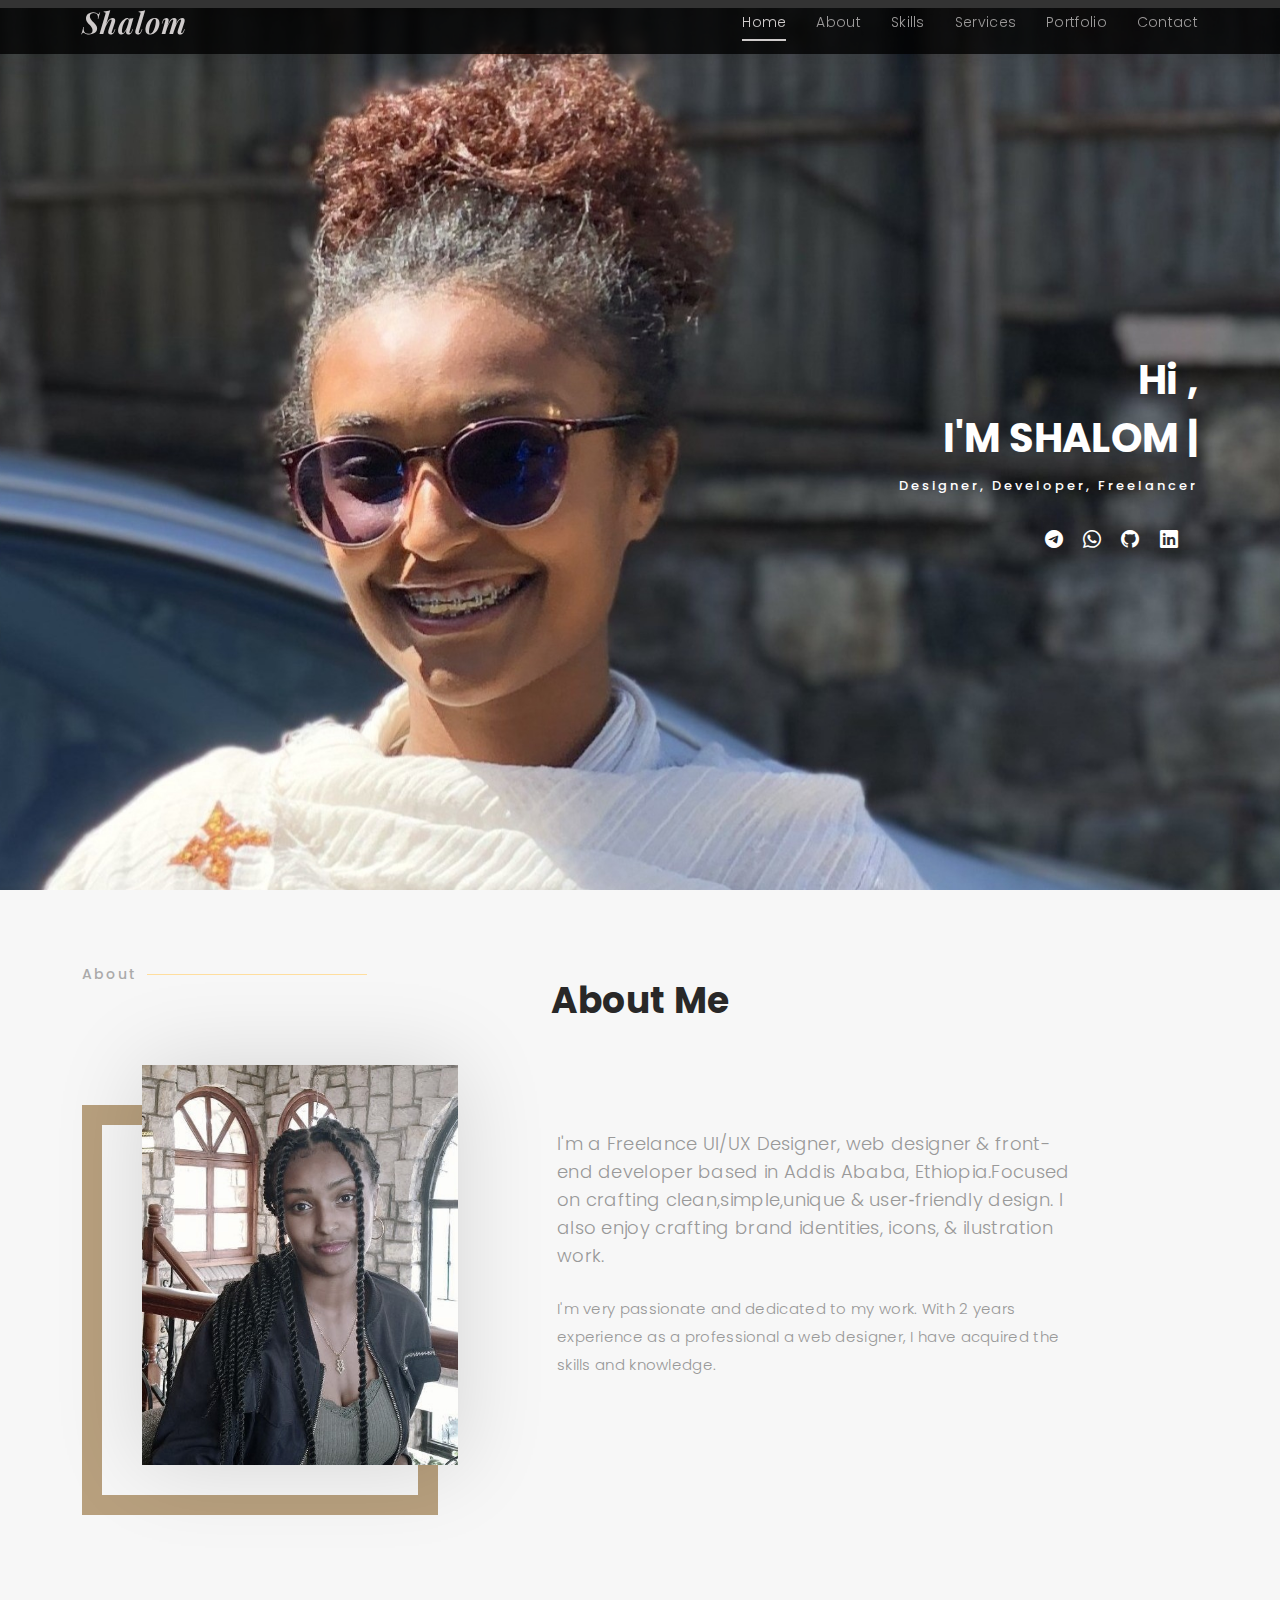
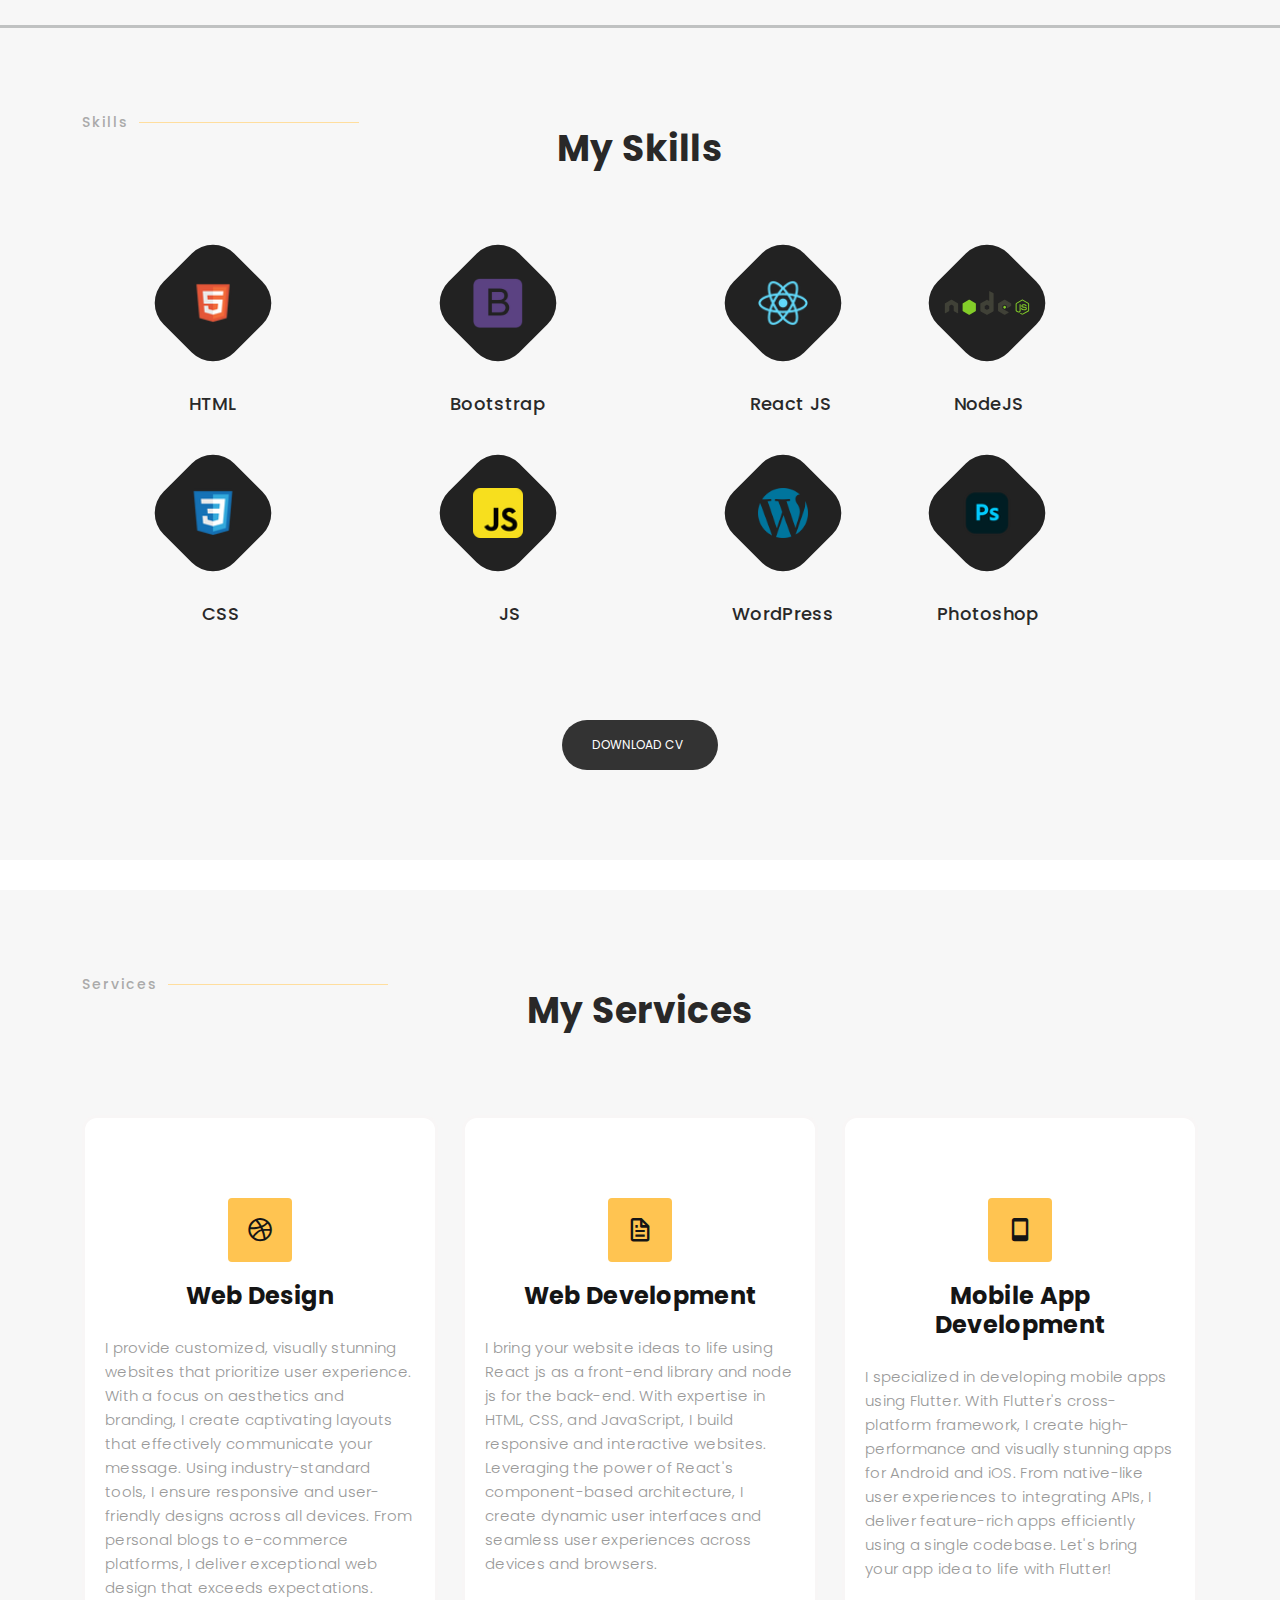
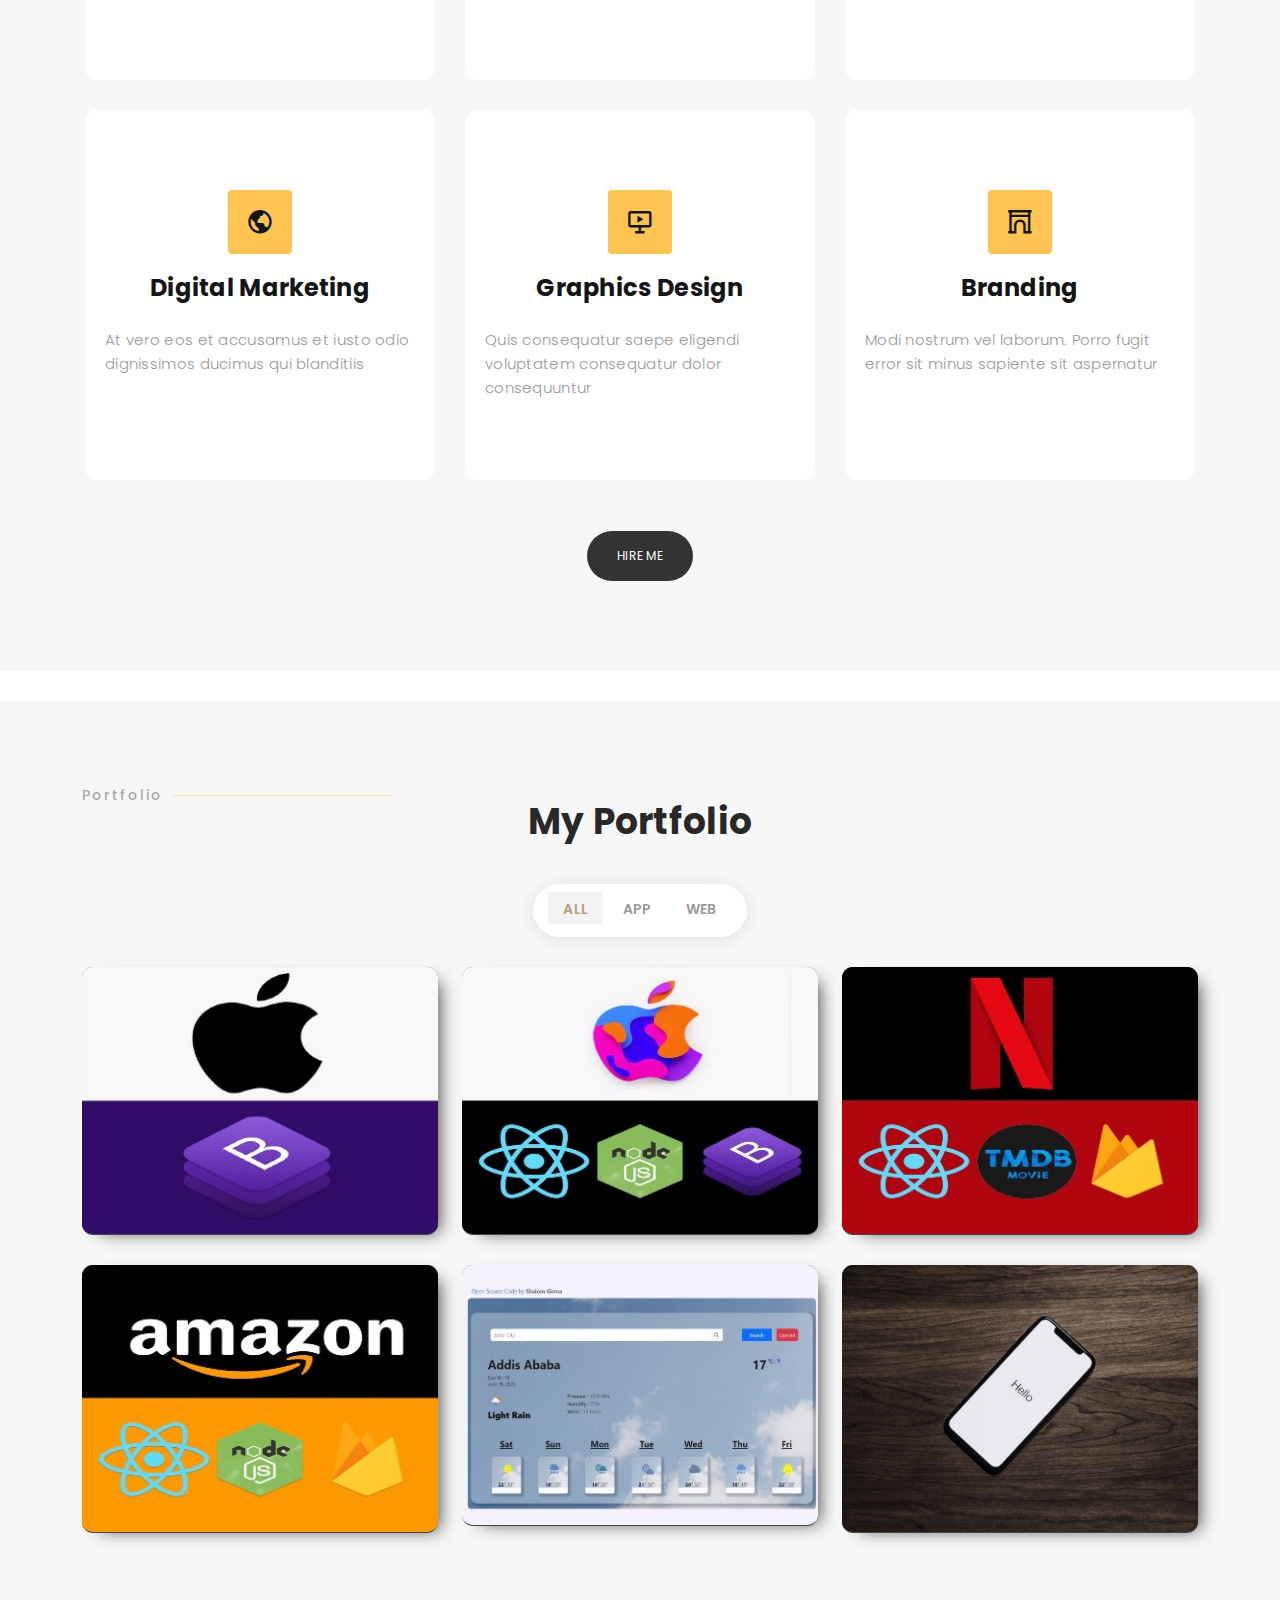
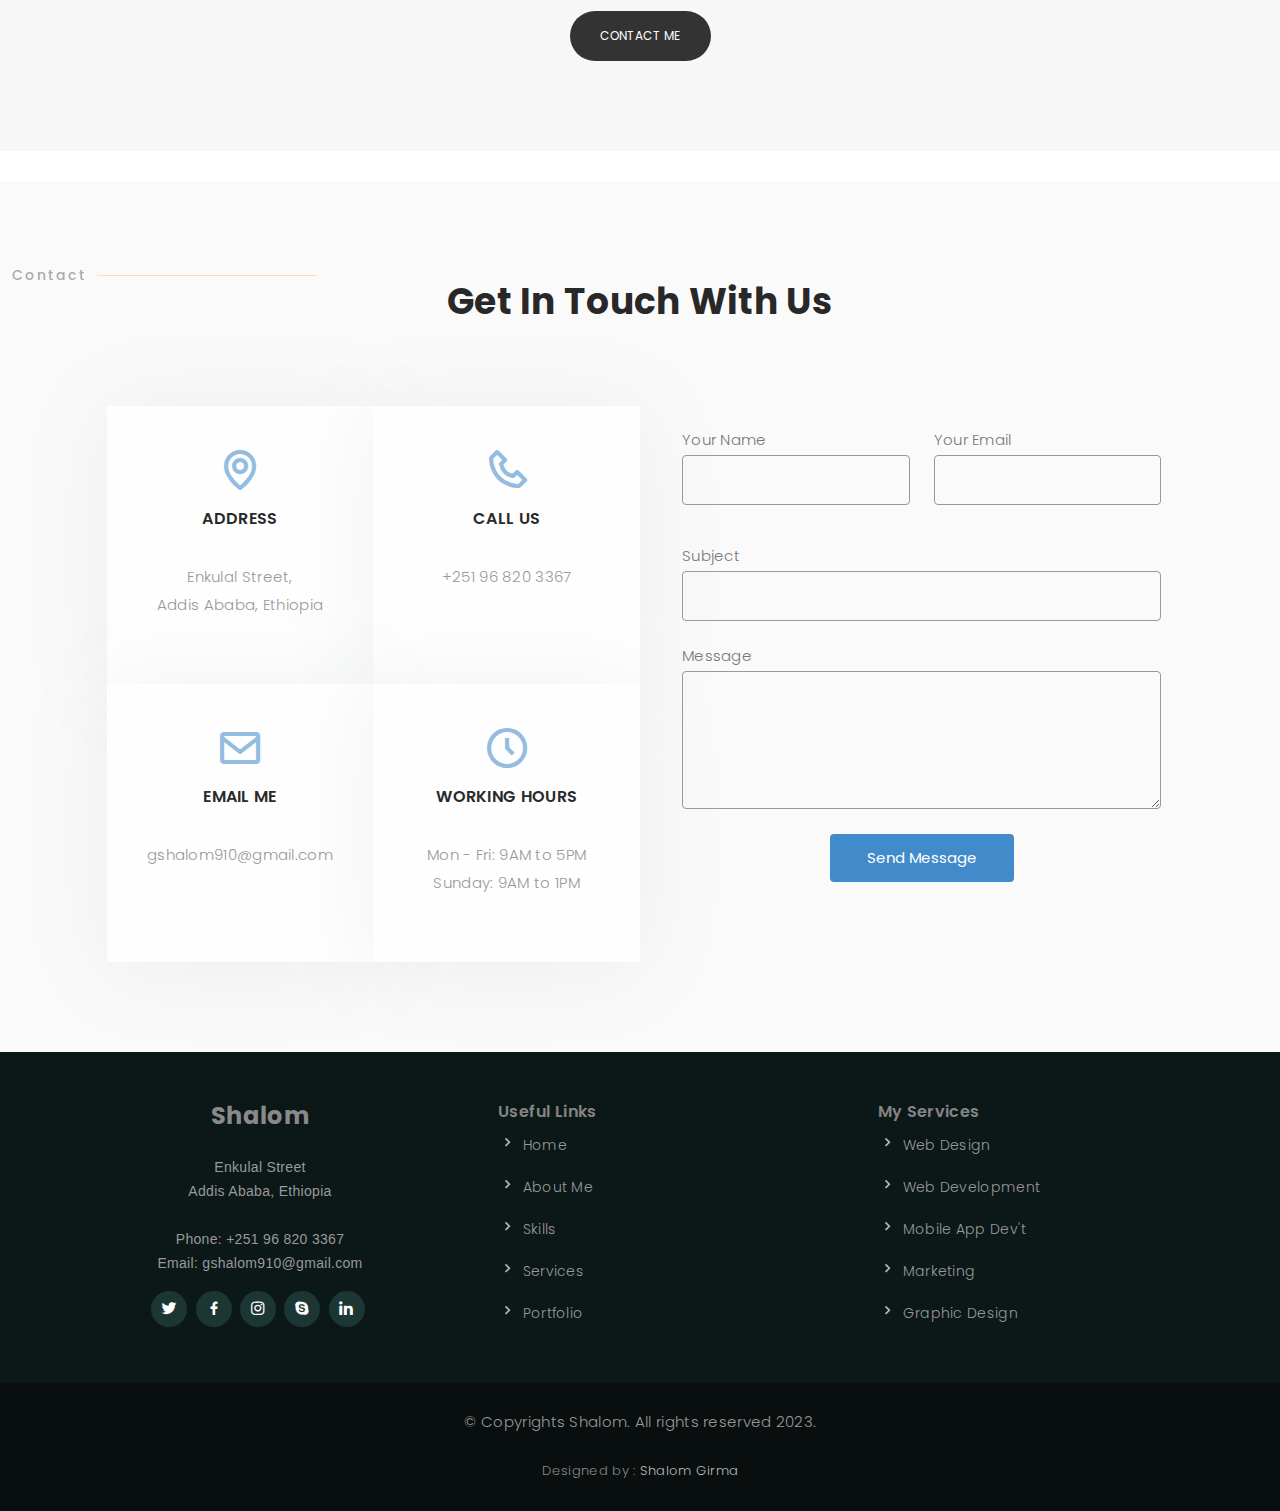
==== commit d874ae03: "updates on my skills" ====
--- a/index.html
+++ b/index.html
@@ -269,7 +269,7 @@
             <div class="icon-box">
               <div class="icon"><i class="bx bxl-dribbble"></i></div>
               <h4><a href="">Web Design</a></h4>
-              <p>Voluptatum deleniti atque corrupti quos dolores et quas molestias excepturi</p>
+              <p>I provide customized, visually stunning websites that prioritize user experience. With a focus on aesthetics and branding, I create captivating layouts that effectively communicate your message. Using industry-standard tools, I ensure responsive and user-friendly designs across all devices. From personal blogs to e-commerce platforms, I deliver exceptional web design that exceeds expectations.</p>
             </div>
           </div>
 
@@ -277,7 +277,7 @@
             <div class="icon-box">
               <div class="icon"><i class="bx bx-file"></i></div>
               <h4><a href="">Web Development</a></h4>
-              <p>Duis aute irure dolor in reprehenderit in voluptate velit esse cillum dolore</p>
+              <p>I bring your website ideas to life using React js as a front-end library and node js for the back-end. With expertise in HTML, CSS, and JavaScript, I build responsive and interactive websites. Leveraging the power of React's component-based architecture, I create dynamic user interfaces and seamless user experiences across devices and browsers.</p>
             </div>
           </div>
 
@@ -285,7 +285,7 @@
             <div class="icon-box">
               <div class="icon"><i class="bx bx-mobile"></i></div>
               <h4><a href="">Mobile App Development</a></h4>
-              <p>Excepteur sint occaecat cupidatat non proident, sunt in culpa qui officia</p>
+              <p>I specialized in developing mobile apps using Flutter. With Flutter's cross-platform framework, I create high-performance and visually stunning apps for Android and iOS. From native-like user experiences to integrating APIs, I deliver feature-rich apps efficiently using a single codebase. Let's bring your app idea to life with Flutter!</p>
             </div>
           </div>
 
@@ -432,14 +432,14 @@
               <img src="assets/img/portfolio/appleBootstrap(1).jpg" class="img-fluid" alt="">
               <div class="portfolio-info">
                 <h4>Apple Clone</h4>
-                <p>With HTML, CSS & Bootstrap</p>
+                <p>Using HTML, CSS & Bootstrap</p>
                 <div class="portfolio-links">
                   <button class="btn2 btn-light">
-									<a class="bi bi-github source-code" target="_blank" href="https://github.com/zeru0429/apple-clone-fullstack">
+									<a class="bi bi-github source-code" target="_blank" href="https://github.com/gshalom910/Apple-bootstrap.git">
 										source code
 									</a>
 								</button>
-                <button class="btn2 btn-light"><a class="source-code" target="_blank" href="./apple-responsive-staring-base-code/index.html">live
+                <button class="btn2 btn-light"><a class="source-code" target="_blank" href="https://apple-clone-using-bootstrap.netlify.app/">live
 										preview</a>
 								</button>
                 </div>
@@ -452,14 +452,14 @@
               <img src="assets/img/portfolio/appleReact.jpg" class="img-fluid" alt="">
               <div class="portfolio-info">
                 <h4>Apple Clone</h4>
-                <p>With React Js & Node JS</p>
+                <p>Using React Js & Node JS</p>
                 <div class="portfolio-links">
                   <button class="btn2 btn-light">
-									<a class="bi bi-github source-code" target="_blank" href="https://github.com/zeru0429/apple-clone-fullstack">
+									<a class="bi bi-github source-code" target="_blank" href="https://github.com/gshalom910/Apple-react.git">
 										source code
 									</a>
 								</button>
-                <button class="btn2 btn-light"><a class="source-code" target="_blank" href="./apple-responsive-staring-base-code/index.html">live
+                <button class="btn2 btn-light"><a class="source-code" target="_blank" href="https://stunning-sorbet-aed51e.netlify.app/">live
 										preview</a>
 								</button>
                 </div>
@@ -472,14 +472,14 @@
               <img src="assets/img/portfolio/netflix.jpg" class="img-fluid" alt="">
               <div class="portfolio-info">
                 <h4>Netflix Clone</h4>
-                <p>With React Js, TMDB movie & Firebase</p>
+                <p>Using React Js, TMDB movie & Firebase</p>
                 <div class="portfolio-links">
                   <button class="btn2 btn-light">
-									<a class="bi bi-github source-code" target="_blank" href="https://github.com/zeru0429/apple-clone-fullstack">
+									<a class="bi bi-github source-code" target="_blank" href="https://github.com/gshalom910/Netflix-clone.git">
 										source code
 									</a>
 								</button>
-                <button class="btn2 btn-light"><a class="source-code" target="_blank" href="./apple-responsive-staring-base-code/index.html">live
+                <button class="btn2 btn-light"><a class="source-code" target="_blank" href="https://netflix-clone-b630e.web.app/">live
 										preview</a>
 								</button>
                 </div>
@@ -493,14 +493,14 @@
               <img src="assets/img/portfolio/amazon.jpg" class="img-fluid" alt="">
               <div class="portfolio-info">
                 <h4>Amazon Clone</h4>
-                <p>With React JS, Node JS & Firebase </p>
+                <p>Using React JS, Node JS & Firebase </p>
                 <div class="portfolio-links">
                   <button class="btn2 btn-light">
-									<a class="bi bi-github source-code" target="_blank" href="https://github.com/zeru0429/apple-clone-fullstack">
+									<a class="bi bi-github source-code" target="_blank" href="https://github.com/gshalom910/Amazon_clone.git">
 										source code
 									</a>
 								</button>
-                <button class="btn2 btn-light"><a class="source-code" target="_blank" href="./apple-responsive-staring-base-code/index.html">live
+                <button class="btn2 btn-light"><a class="source-code" target="_blank" href="https://clone-e7216.web.app/">live
 										preview</a>
 								</button>
                 </div>
@@ -513,10 +513,10 @@
               <img src="assets/img/portfolio/weather.jpg" class="img-fluid" alt="">
               <div class="portfolio-info">
                 <h4>Weather Forcasting Web App</h4>
-                <p>With React JS & OpenWeather API</p>
+                <p>Using React JS & OpenWeather API</p>
                 <div class="portfolio-links">
                   <button class="btn2 btn-light">
-									<a class="bi bi-github source-code" target="_blank" href="https://github.com/zeru0429/apple-clone-fullstack">
+									<a class="bi bi-github source-code" target="_blank" href="https://github.com/gshalom910/Amazon_clone.git">
 										source code
 									</a>
 								</button>
@@ -534,10 +534,10 @@
               <img src="assets/img/mobile1.jpg" class="img-fluid" alt="">
               <div class="portfolio-info">
                 <h4>Derash First Aid Mobile App</h4>
-                <p>With Flutter</p>
+                <p>Using Flutter</p>
                 <div class="portfolio-links">
                   <button class="btn2 btn-light">
-									<a class="bi bi-github source-code" target="_blank" href="https://github.com/zeru0429/apple-clone-fullstack">
+									<a class="bi bi-github source-code" target="_blank" href="https://github.com/gshalom910/derash.git">
 										source code
 									</a>
 								</button>
--- a/assets/css/style.css
+++ b/assets/css/style.css
@@ -915,8 +915,9 @@
 
 .services .icon-box p {
   line-height: 24px;
-  font-size: 14px;
+  font-size: 15px;
   margin-bottom: 0;
+  text-align: left;
 }
 
 .services .icon-box:hover {
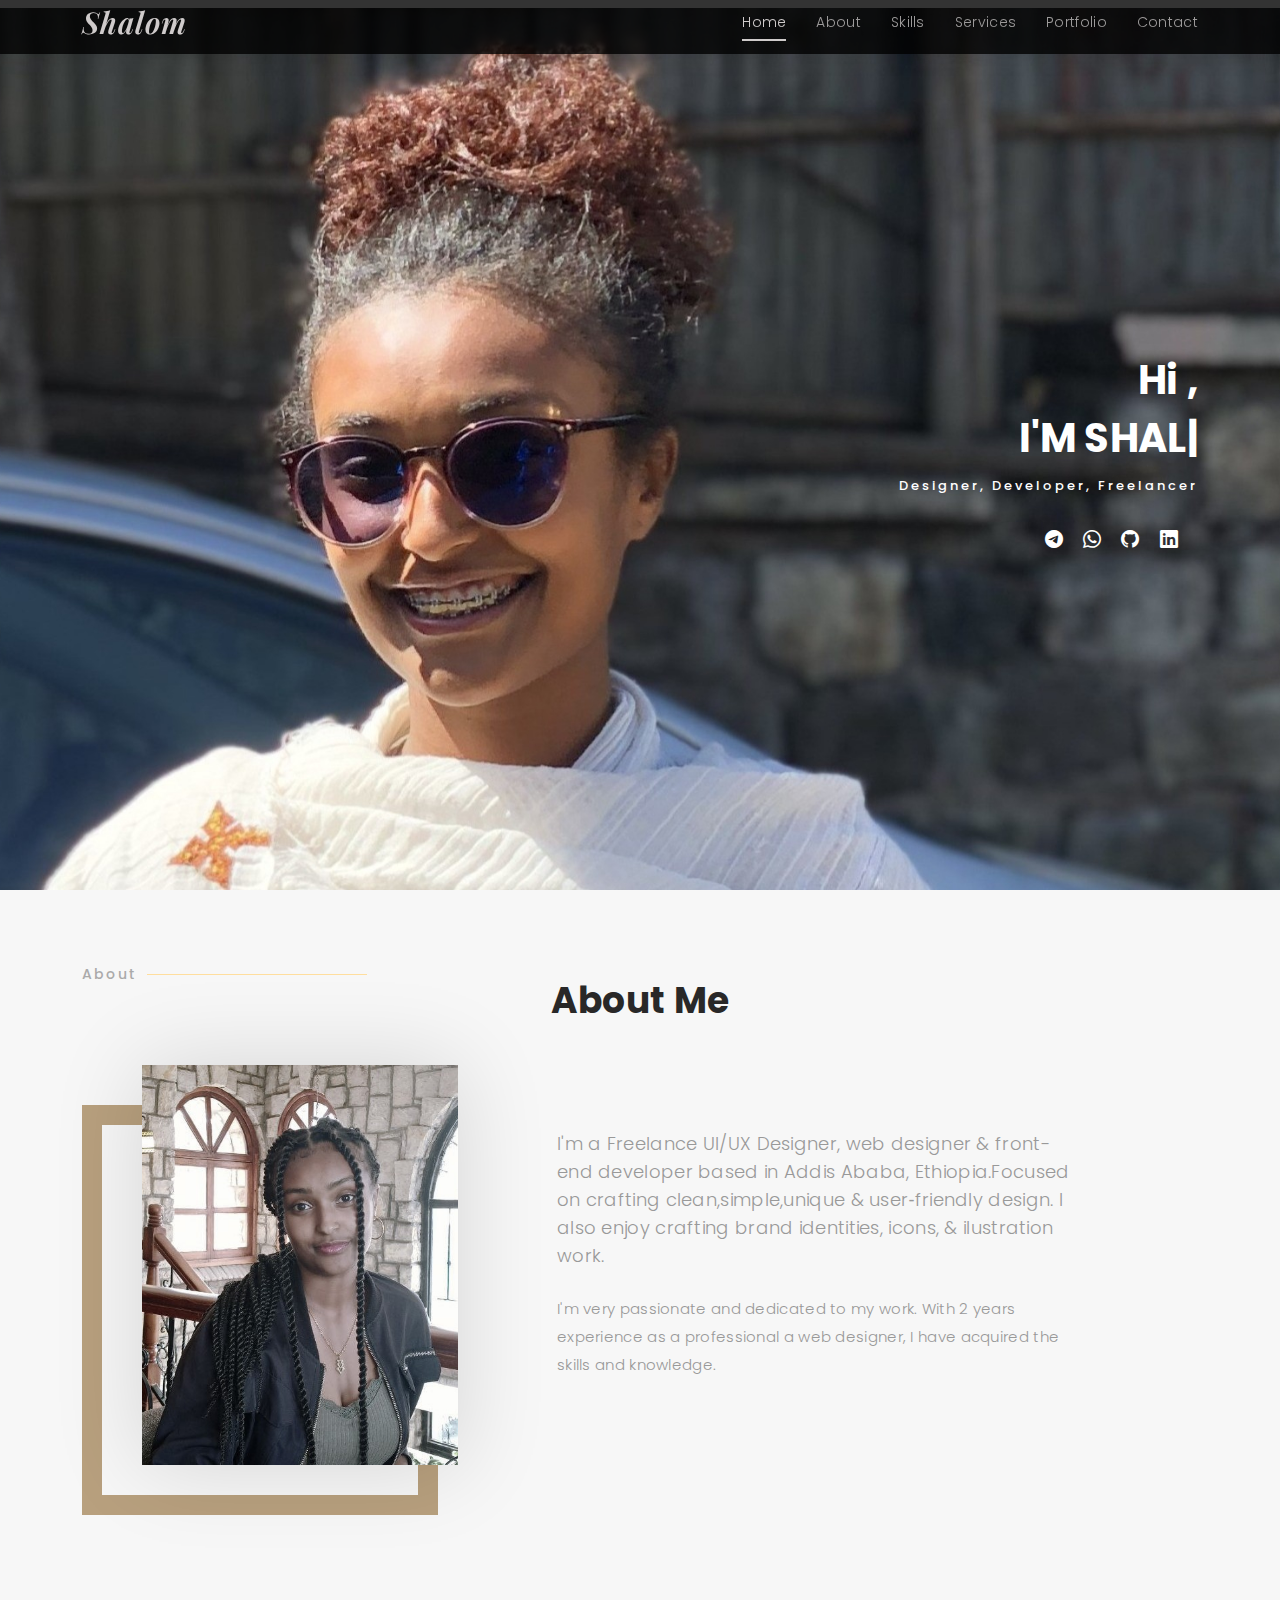
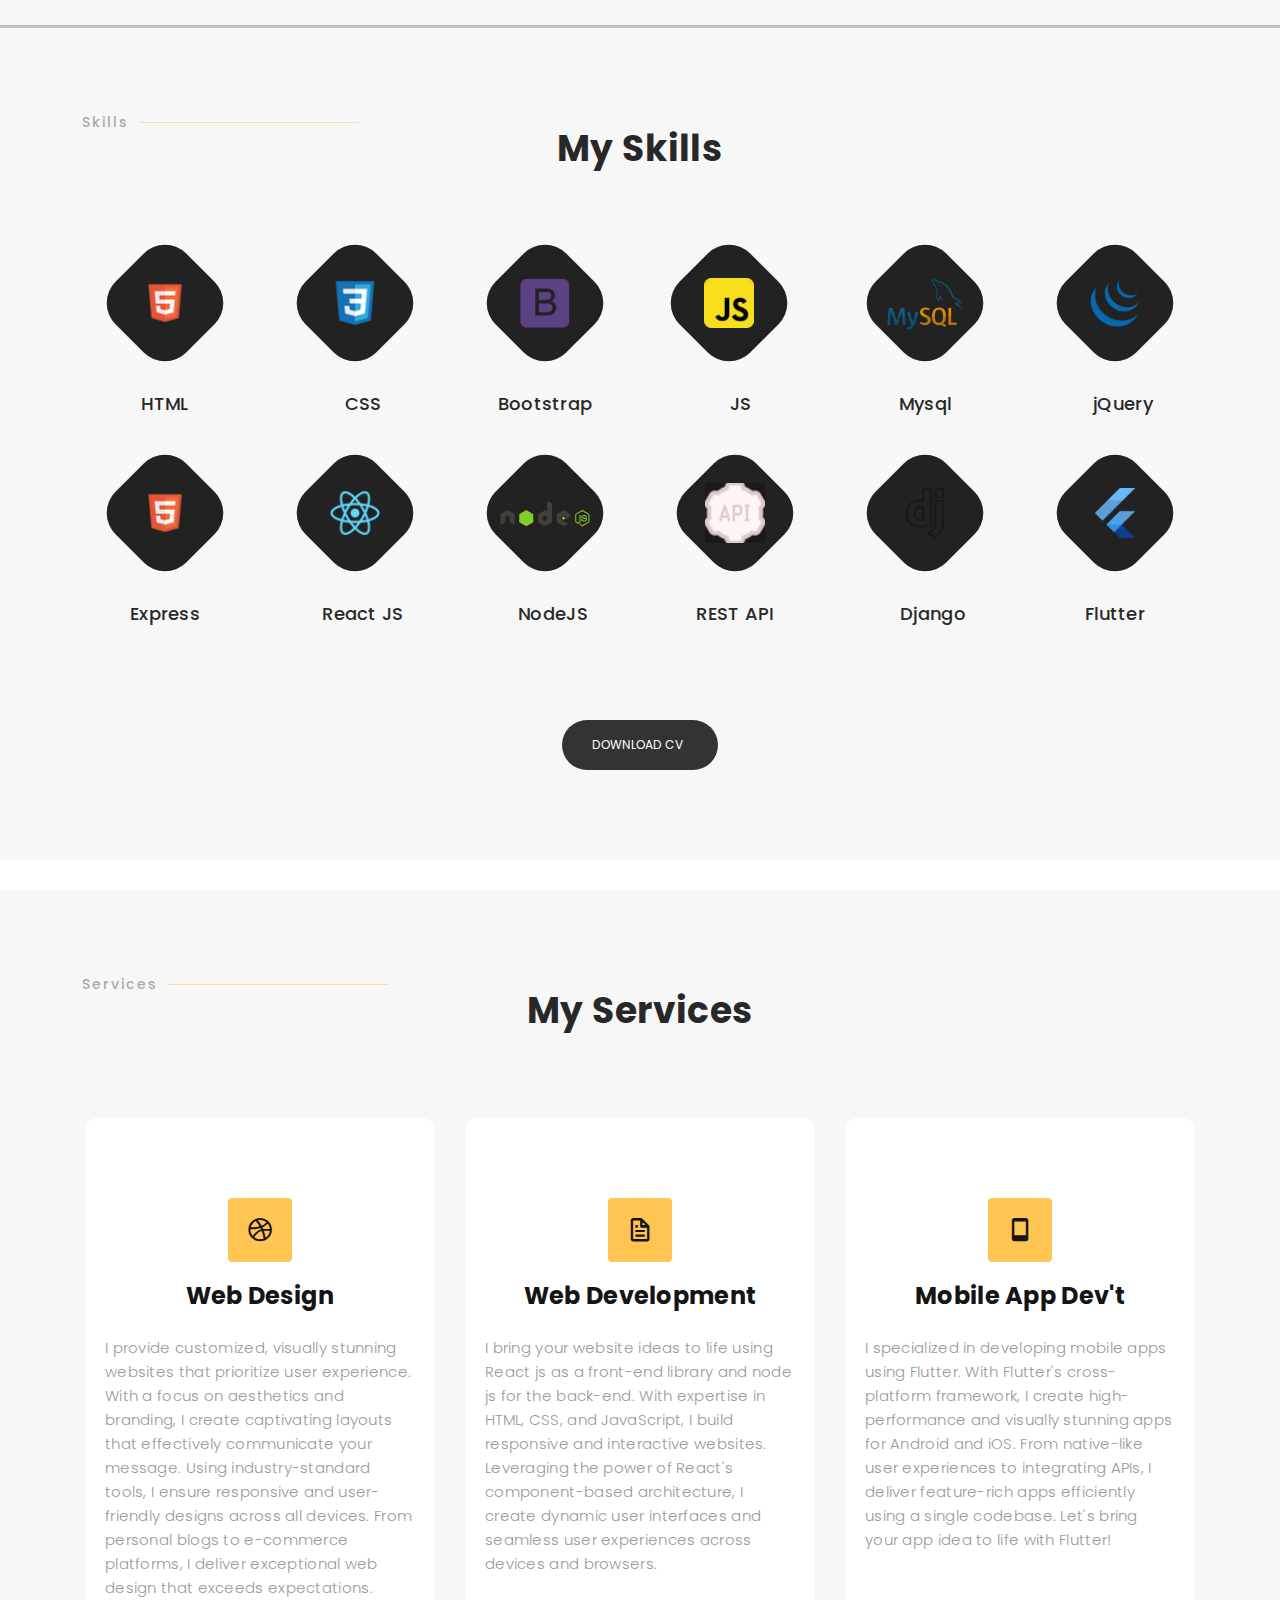
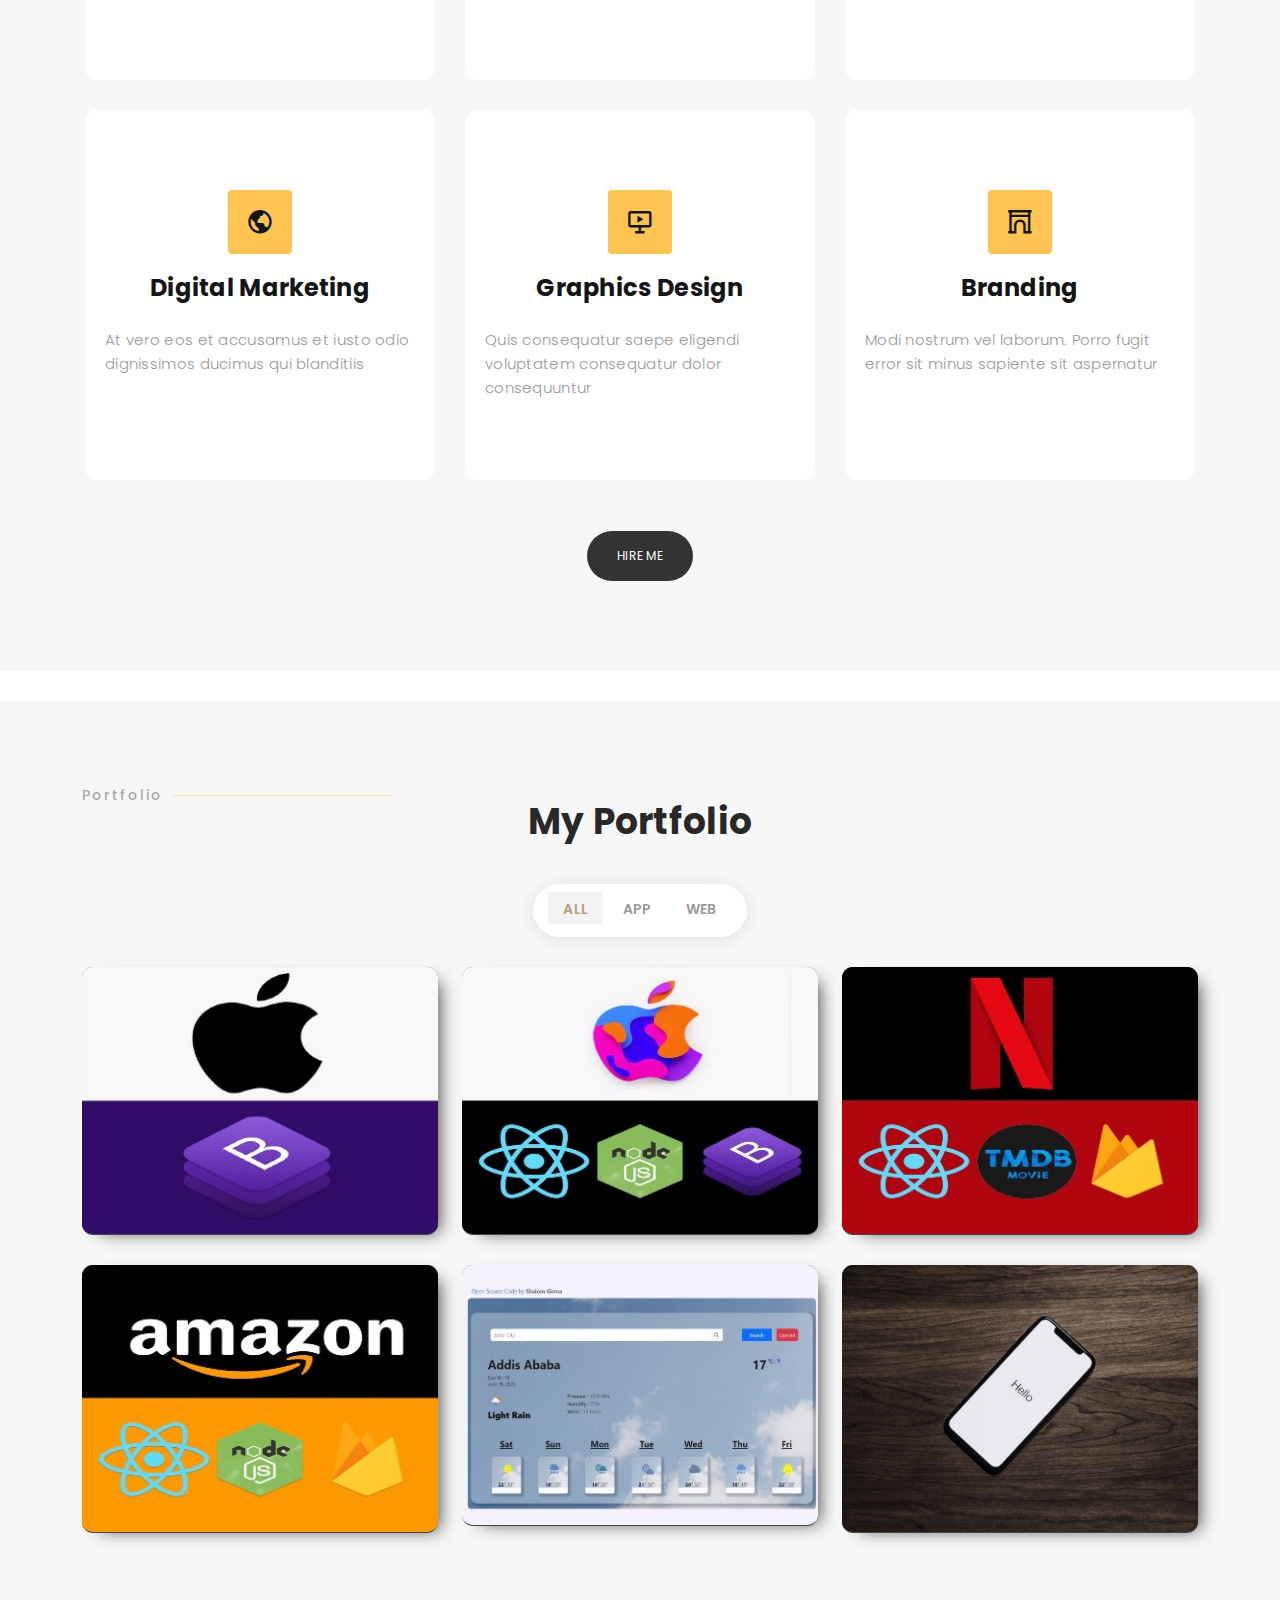
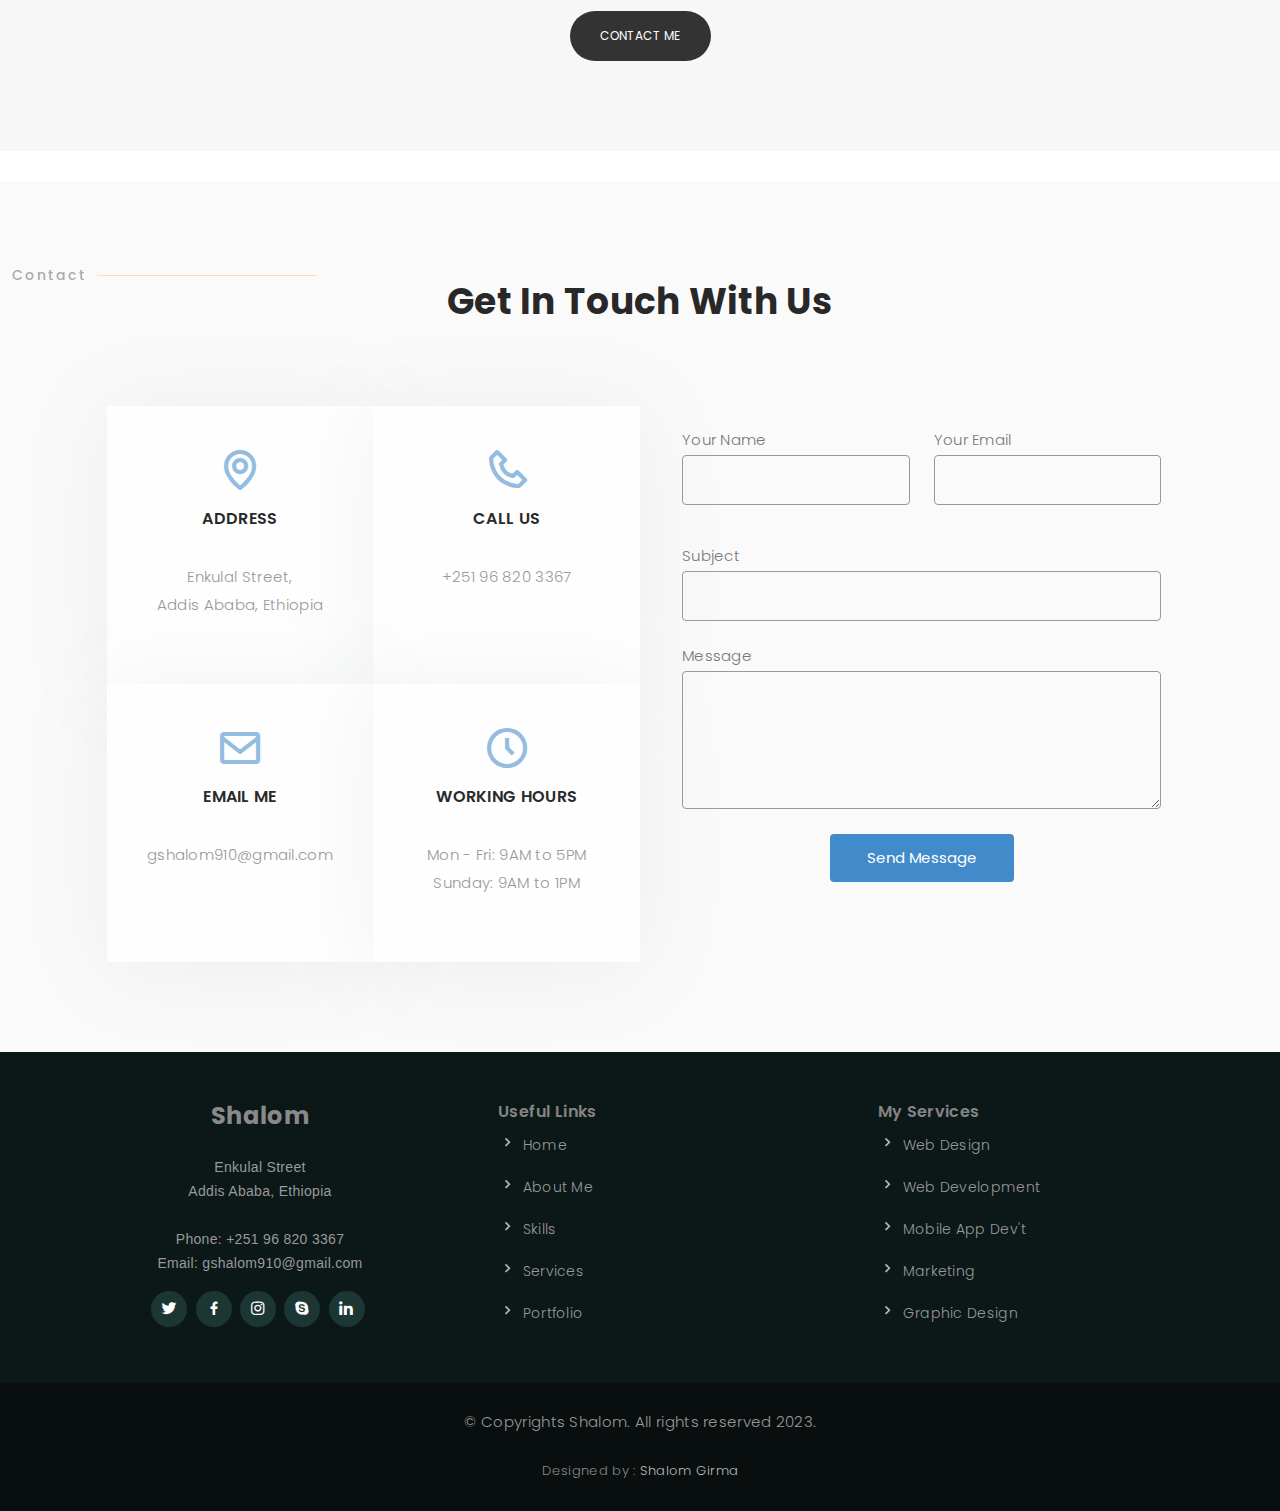
==== commit 4f99ae04: "updates on image styles" ====
--- a/index.html
+++ b/index.html
@@ -37,13 +37,6 @@
   <!-- Template Main CSS File -->
   <link href="assets/css/style.css" rel="stylesheet">
 
-  <!-- =======================================================
-  * Template Name: Folio
-  * Updated: Mar 10 2023 with Bootstrap v5.2.3
-  * Template URL: https://bootstrapmade.com/folio-bootstrap-portfolio-template/
-  * Author: BootstrapMade.com
-  * License: https://bootstrapmade.com/license/
-  ======================================================== -->
 </head>
 
 <body>
@@ -67,25 +60,6 @@
           <li><a class="nav-link  scrollto" href="#skills">Skills</a></li>
           <li><a class="nav-link  scrollto" href="#services">Services</a></li>
           <li><a class="nav-link  scrollto" href="#portfolio">Portfolio</a></li>
-          
-          
-          <!-- <li class="dropdown"><a href="#"><span>Drop Down</span> <i class="bi bi-chevron-down"></i></a>
-            <ul>
-              <li><a href="#">Drop Down 1</a></li>
-              <li class="dropdown"><a href="#"><span>Deep Drop Down</span> <i class="bi bi-chevron-right"></i></a>
-                <ul>
-                  <li><a href="#">Deep Drop Down 1</a></li>
-                  <li><a href="#">Deep Drop Down 2</a></li>
-                  <li><a href="#">Deep Drop Down 3</a></li>
-                  <li><a href="#">Deep Drop Down 4</a></li>
-                  <li><a href="#">Deep Drop Down 5</a></li>
-                </ul>
-              </li>
-              <li><a href="#">Drop Down 2</a></li>
-              <li><a href="#">Drop Down 3</a></li>
-              <li><a href="#">Drop Down 4</a></li>
-            </ul>
-          </li> -->
           <li><a class="nav-link scrollto" href="#contact">Contact</a></li>
         </ul>
         <i class="bi bi-list mobile-nav-toggle"></i>
@@ -103,7 +77,7 @@
     <div class="container pt-5">
       <div class="hero-content">
         <h2>Hi , </h2>
-        <h1>I'm <span class="typed" data-typed-items="Shalom Girma, Designer, Developer, Freelancer"></span></h1>
+        <h1><span class="typed" data-typed-items="I'm Shalom Girma,I'm Software Designer,Software Developer, Freelancer"></span></h1>
         <p>Designer, Developer, Freelancer</p>
 
         <ul class="list-unstyled list-social">
@@ -159,9 +133,9 @@
       </div>
       <!-- TITLE ENDS -->
       <div class="skills-content row">
-          <div class="col">
-            <!-- SKILL ITEM STARTS -->
-            <div class="col pb-5 animated-layer fade-in-down-animation fadeInLeft wow">
+          <!-- <div class="col"> -->
+            <!-- SKILL ITEM STARTS -->
+            <div class="col-3 col-lg-2 pb-5 animated-layer fade-in-down-animation fadeInLeft wow">
                 <span>
                 <img src="./assets/img/5352-html5_102567.ico" alt="">
                 </span>
@@ -171,7 +145,7 @@
             </div>
             <!-- SKILL ITEM ENDS -->
             <!-- SKILL ITEM STARTS -->
-            <div class="col pb-5 animated-layer fade-in-up-animation fadeInRight wow">
+            <div class="col-3 col-lg-2 pb-5 animated-layer fade-in-up-animation fadeInRight wow">
                 <span>
                 <img src="./assets/img/file_type_css_icon_130661.ico" alt="">
                 </span>
@@ -180,10 +154,11 @@
                 </h4>
             </div>
             <!-- SKILL ITEM ENDS -->
-          </div>
-          <div class="col ">
-            <!-- SKILL ITEM STARTS -->
-            <div class="col pb-5 animated-layer fade-in-down-animation fadeInLeft wow">
+          <!-- </div> -->
+          
+          <!-- <div class="col "> -->
+            <!-- SKILL ITEM STARTS -->
+            <div class="col-3 col-lg-2 pb-5 animated-layer fade-in-down-animation fadeInLeft wow">
                 <span>
                 <img src="./assets/img/bootstrap_plain_logo_icon_146619.ico" alt="">
                 </span>
@@ -193,7 +168,7 @@
             </div>
             <!-- SKILL ITEM ENDS -->
             <!-- SKILL ITEM STARTS -->
-            <div class="ps-2 pb-5 ps-sm-0 animated-layer fade-in-up-animation fadeInRight wow">
+            <div class="col-3 col-lg-2 ps-2 pb-5 ps-sm-0 animated-layer fade-in-up-animation fadeInRight wow">
               <span>
                 <img src="./assets/img/javascript_icon_130900.ico" alt="">
               </span>
@@ -203,10 +178,43 @@
             </div>
             
             <!-- SKILL ITEM ENDS -->
-          </div>
-          <div class="col">
-            <!-- SKILL ITEM STARTS -->
-            <div class="col pb-5 animated-layer fade-in-down-animation fadeInLeft wow">
+          <!-- </div> -->
+          <!-- <div class="col"> -->
+            <!-- SKILL ITEM STARTS -->
+            <div class="col-3 col-lg-2 pb-5 animated-layer fade-in-down-animation fadeInLeft wow">
+                <span>
+                <img class="mysql-img" src="./assets/img/mysql.ico" alt="">
+                </span>
+                <h4>
+                  Mysql
+                </h4>
+            </div>
+            
+            <!-- SKILL ITEM ENDS -->
+            <!-- SKILL ITEM STARTS -->
+            <div class="col-3 col-lg-2 pb-5 animated-layer fade-in-up-animation fadeInRight wow">
+                <span>
+                <img src="./assets/img/jquery.ico" alt="">
+                </span>
+                <h4 class="ps-3">
+                  jQuery
+                </h4>
+            </div>
+            <!-- SKILL ITEM ENDS -->
+          <!-- </div> -->
+          <!-- <div class="col"> -->
+            <!-- SKILL ITEM STARTS -->
+            <div class="col-3 col-lg-2 pb-5 animated-layer fade-in-down-animation fadeInLeft wow">
+                <span>
+                <img src="./assets/img/5352-html5_102567.ico" alt="">
+                </span>
+                <h4>
+                  Express
+                </h4>
+            </div>
+            <!-- SKILL ITEM ENDS -->
+            <!-- SKILL ITEM STARTS -->
+            <div class="col-3 col-lg-2 pb-5 animated-layer fade-in-up-animation fadeInRight wow">
                 <span>
                 <img src="./assets/img/react_original_logo_icon_146374.ico" alt="">
                 </span>
@@ -215,22 +223,12 @@
                 </h4>
             </div>
             <!-- SKILL ITEM ENDS -->
-            <!-- SKILL ITEM STARTS -->
-            <div class="col pb-5 animated-layer fade-in-up-animation fadeInRight wow">
-                <span>
-                <img src="./assets/img/Wordpress_icon-icons.com_66780.ico" alt="">
-                </span>
-                <h4>
-                  WordPress
-                </h4>
-            </div>
-            <!-- SKILL ITEM ENDS -->
-          </div>
-          <div class="col d-flex flex-sm-column ">
-            <!-- SKILL ITEM STARTS -->
-            <div class="col-4 pb-5 col-sm  animated-layer fade-in-down-animation fadeInLeft wow">
-                <span>
-                <img src="./assets/img/node-js.svg" alt="" style="height: 90px;">
+          <!-- </div> -->
+          <!-- <div class="col"> -->
+            <!-- SKILL ITEM STARTS -->
+            <div class="col-3 col-lg-2 pb-5 animated-layer fade-in-down-animation fadeInLeft wow">
+                <span>
+                <img src="./assets/img/node-js.svg" alt=""style="height: 95px;" >
                 </span>
                 <h4 class="ps-3">
                   NodeJS
@@ -238,16 +236,38 @@
             </div>
             <!-- SKILL ITEM ENDS -->
             <!-- SKILL ITEM STARTS -->
-          <div class="col-4 pb-5 col-sm animated-layer fade-in-up-animation fadeInRight wow">
+            <div class="col-3 col-lg-2 pb-5 animated-layer fade-in-up-animation fadeInRight wow">
+                <span>
+                <img src="./assets/img/icons8-rest-api-50.png" alt="" style="height: 60px;">
+                </span>
+                <h4>
+                  REST API
+                </h4>
+            </div>
+            <!-- SKILL ITEM ENDS -->
+          <!-- </div> -->
+          <!-- <div class="col d-flex flex-sm-column "> -->
+            <!-- SKILL ITEM STARTS -->
+            <div class="col-3 col-lg-2 pb-5 col-sm  animated-layer fade-in-down-animation fadeInLeft wow">
+                <span>
+                <img src="./assets/img/icons8-django-a-high-level-python-web-framework-that-encourages-rapid-development-96.png" alt="" style="height: 50px;">
+                </span>
+                <h4 class="ps-3">
+                  Django
+                </h4>
+            </div>
+            <!-- SKILL ITEM ENDS -->
+            <!-- SKILL ITEM STARTS -->
+          <div class="col-3 col-lg-2 pb-5 col-sm animated-layer fade-in-up-animation fadeInRight wow">
             <span>
-              <img src="./assets/img/psd_file_design_graphic_digital_artwork_adobe_photoshop_icon_191032.ico" alt="">
+              <img src="./assets/img/flutter.ico" alt="">
             </span>
             <h4>
-              Photoshop
+              Flutter
             </h4>
           </div>
             <!-- SKILL ITEM ENDS -->
-          </div>
+          <!-- </div> -->
       </div>
       <div class="text-center mt-5"><a href="#"
           class="btn btn-outline-secondary rounded-pill shadow-none">Download CV <span class="ms-1"><i
@@ -284,7 +304,7 @@
           <div class="col-lg-4 col-md-6 d-flex align-items-stretch mt-4 mt-lg-0" data-aos="zoom-in" data-aos-delay="300">
             <div class="icon-box">
               <div class="icon"><i class="bx bx-mobile"></i></div>
-              <h4><a href="">Mobile App Development</a></h4>
+              <h4><a href="">Mobile App Dev't</a></h4>
               <p>I specialized in developing mobile apps using Flutter. With Flutter's cross-platform framework, I create high-performance and visually stunning apps for Android and iOS. From native-like user experiences to integrating APIs, I deliver feature-rich apps efficiently using a single codebase. Let's bring your app idea to life with Flutter!</p>
             </div>
           </div>
@@ -319,89 +339,7 @@
                 class="fas fa-download"></i></span></a></div>
       </div>
     </section><!-- End Services Section -->
-<!-- ======= Testimonials Section ======= -->
-<!-- <section id="testimonials" class="testimonials paddsection">
-  <div class="container" data-aos="zoom-in">
-
-    <div class="testimonials-slider swiper" data-aos="fade-up" data-aos-delay="100">
-      <div class="swiper-wrapper">
-
-        <div class="swiper-slide">
-          <div class="testimonial-item">
-            <img src="assets/img/testimonials/testimonials-1.jpg" class="testimonial-img" alt="">
-            <h3>Saul Goodman</h3>
-            <h4>Ceo &amp; Founder</h4>
-            <p>
-              <i class="bx bxs-quote-alt-left quote-icon-left"></i>
-              Proin iaculis purus consequat sem cure digni ssim donec porttitora entum suscipit rhoncus. Accusantium
-              quam, ultricies eget id, aliquam eget nibh et. Maecen aliquam, risus at semper.
-              <i class="bx bxs-quote-alt-right quote-icon-right"></i>
-            </p>
-          </div>
-        </div><!-- End testimonial item -->
-
-        <!-- <div class="swiper-slide">
-          <div class="testimonial-item">
-            <img src="assets/img/testimonials/testimonials-2.jpg" class="testimonial-img" alt="">
-            <h3>Sara Wilsson</h3>
-            <h4>Designer</h4>
-            <p>
-              <i class="bx bxs-quote-alt-left quote-icon-left"></i>
-              Export tempor illum tamen malis malis eram quae irure esse labore quem cillum quid cillum eram malis
-              quorum velit fore eram velit sunt aliqua noster fugiat irure amet legam anim culpa.
-              <i class="bx bxs-quote-alt-right quote-icon-right"></i>
-            </p>
-          </div>
-        </div><!-- End testimonial item -->
-
-        <!-- <div class="swiper-slide">
-          <div class="testimonial-item">
-            <img src="assets/img/testimonials/testimonials-3.jpg" class="testimonial-img" alt="">
-            <h3>Jena Karlis</h3>
-            <h4>Store Owner</h4>
-            <p>
-              <i class="bx bxs-quote-alt-left quote-icon-left"></i>
-              Enim nisi quem export duis labore cillum quae magna enim sint quorum nulla quem veniam duis minim tempor
-              labore quem eram duis noster aute amet eram fore quis sint minim.
-              <i class="bx bxs-quote-alt-right quote-icon-right"></i>
-            </p>
-          </div>
-        </div><!-- End testimonial item -->
-
-        <!-- <div class="swiper-slide"> 
-          <div class="testimonial-item">
-            <img src="assets/img/testimonials/testimonials-4.jpg" class="testimonial-img" alt="">
-            <h3>Matt Brandon</h3>
-            <h4>Freelancer</h4>
-            <p>
-              <i class="bx bxs-quote-alt-left quote-icon-left"></i>
-              Fugiat enim eram quae cillum dolore dolor amet nulla culpa multos export minim fugiat minim velit minim
-              dolor enim duis veniam ipsum anim magna sunt elit fore quem dolore labore illum veniam.
-              <i class="bx bxs-quote-alt-right quote-icon-right"></i>
-            </p>
-          </div>
-        </div>End testimonial item -->
-
-        <!-- <div class="swiper-slide">
-          <div class="testimonial-item">
-            <img src="assets/img/testimonials/testimonials-5.jpg" class="testimonial-img" alt="">
-            <h3>John Larson</h3>
-            <h4>Entrepreneur</h4>
-            <p>
-              <i class="bx bxs-quote-alt-left quote-icon-left"></i>
-              Quis quorum aliqua sint quem legam fore sunt eram irure aliqua veniam tempor noster veniam enim culpa
-              labore duis sunt culpa nulla illum cillum fugiat legam esse veniam culpa fore nisi cillum quid.
-              <i class="bx bxs-quote-alt-right quote-icon-right"></i>
-            </p>
-          </div>
-        </div><!-- End testimonial item -->
-      <!-- </div>
-      <div class="swiper-pagination"></div>
-    </div>
-
-  </div>
-</section> -->
-<!-- End Testimonials Section -->
+
     <!-- ======= Portfolio Section ======= -->
     <div id="portfolio" class="paddsection paddsections">
 
@@ -427,19 +365,19 @@
 
         <div class="row portfolio-container" data-aos="fade-up" data-aos-delay="200">
 
-          <div class="col-lg-4 col-md-6 portfolio-item filter-web">
+         <div class="col-lg-4 col-md-6 portfolio-item filter-web">
             <div class="portfolio-wrap">
               <img src="assets/img/portfolio/appleBootstrap(1).jpg" class="img-fluid" alt="">
               <div class="portfolio-info">
                 <h4>Apple Clone</h4>
-                <p>Using HTML, CSS & Bootstrap</p>
+                <p>With HTML, CSS & Bootstrap</p>
                 <div class="portfolio-links">
                   <button class="btn2 btn-light">
 									<a class="bi bi-github source-code" target="_blank" href="https://github.com/gshalom910/Apple-bootstrap.git">
 										source code
 									</a>
 								</button>
-                <button class="btn2 btn-light"><a class="source-code" target="_blank" href="https://apple-clone-using-bootstrap.netlify.app/">live
+                <button class="btn2 btn-light"><a class="source-code" target="_blank" href="https://apple-clone-using-bootstrap.netlify.app">live
 										preview</a>
 								</button>
                 </div>
@@ -452,14 +390,14 @@
               <img src="assets/img/portfolio/appleReact.jpg" class="img-fluid" alt="">
               <div class="portfolio-info">
                 <h4>Apple Clone</h4>
-                <p>Using React Js & Node JS</p>
+                <p>With React Js & Node JS</p>
                 <div class="portfolio-links">
                   <button class="btn2 btn-light">
 									<a class="bi bi-github source-code" target="_blank" href="https://github.com/gshalom910/Apple-react.git">
 										source code
 									</a>
 								</button>
-                <button class="btn2 btn-light"><a class="source-code" target="_blank" href="https://stunning-sorbet-aed51e.netlify.app/">live
+                <button class="btn2 btn-light"><a class="source-code" target="_blank" href="https://apple-clone-using-react.netlify.app/">live
 										preview</a>
 								</button>
                 </div>
@@ -472,7 +410,7 @@
               <img src="assets/img/portfolio/netflix.jpg" class="img-fluid" alt="">
               <div class="portfolio-info">
                 <h4>Netflix Clone</h4>
-                <p>Using React Js, TMDB movie & Firebase</p>
+                <p>With React Js, TMDB movie & Firebase</p>
                 <div class="portfolio-links">
                   <button class="btn2 btn-light">
 									<a class="bi bi-github source-code" target="_blank" href="https://github.com/gshalom910/Netflix-clone.git">
@@ -493,7 +431,7 @@
               <img src="assets/img/portfolio/amazon.jpg" class="img-fluid" alt="">
               <div class="portfolio-info">
                 <h4>Amazon Clone</h4>
-                <p>Using React JS, Node JS & Firebase </p>
+                <p>With React JS, Node JS & Firebase </p>
                 <div class="portfolio-links">
                   <button class="btn2 btn-light">
 									<a class="bi bi-github source-code" target="_blank" href="https://github.com/gshalom910/Amazon_clone.git">
@@ -513,14 +451,14 @@
               <img src="assets/img/portfolio/weather.jpg" class="img-fluid" alt="">
               <div class="portfolio-info">
                 <h4>Weather Forcasting Web App</h4>
-                <p>Using React JS & OpenWeather API</p>
+                <p>With React JS & OpenWeather API</p>
                 <div class="portfolio-links">
                   <button class="btn2 btn-light">
-									<a class="bi bi-github source-code" target="_blank" href="https://github.com/gshalom910/Amazon_clone.git">
+									<a class="bi bi-github source-code" target="_blank" href="https://github.com/gshalom910/Weather-Web-App.git">
 										source code
 									</a>
 								</button>
-                <button class="btn2 btn-light"><a class="source-code" target="_blank" href="./apple-responsive-staring-base-code/index.html">live
+                <button class="btn2 btn-light"><a class="source-code" target="_blank" href="https://weather-web1-app.netlify.app/">live
 										preview</a>
 								</button>
                 </div>
@@ -534,16 +472,13 @@
               <img src="assets/img/mobile1.jpg" class="img-fluid" alt="">
               <div class="portfolio-info">
                 <h4>Derash First Aid Mobile App</h4>
-                <p>Using Flutter</p>
+                <p>With Flutter</p>
                 <div class="portfolio-links">
                   <button class="btn2 btn-light">
 									<a class="bi bi-github source-code" target="_blank" href="https://github.com/gshalom910/derash.git">
 										source code
 									</a>
 								</button>
-                <!-- <button class="btn2 btn-light"><a class="source-code" target="_blank" href="./apple-responsive-staring-base-code/index.html">live
-										preview</a>
-								</button> -->
                 </div>
               </div>
             </div>
@@ -559,74 +494,6 @@
       </div>
 
     </div><!-- End Portfolio Section -->
-
-    <!-- ======= Journal Section ======= -->
-    <!-- <div id="journal" class="text-left paddsection">
-
-      <div class="container">
-        <div class="section-title text-center">
-          <h2>journal</h2>
-        </div>
-      </div>
-
-      <div class="container">
-        <div class="journal-block">
-          <div class="row">
-
-            <div class="col-lg-4 col-md-6">
-              <div class="journal-info">
-
-                <a href="blog-single.html"><img src="assets/img/blog-post-1.jpg" class="img-responsive" alt="img"></a>
-
-                <div class="journal-txt">
-
-                  <h4><a href="blog-single.html">SO LETS MAKE THE MOST IS BEAUTIFUL</a></h4>
-                  <p class="separator">To an English person, it will seem like simplified English
-                  </p>
-
-                </div>
-
-              </div>
-            </div>
-
-            <div class="col-lg-4 col-md-6">
-              <div class="journal-info">
-
-                <a href="blog-single.html"><img src="assets/img/blog-post-2.jpg" class="img-responsive" alt="img"></a>
-
-                <div class="journal-txt">
-
-                  <h4><a href="blog-single.html">WE'RE GONA MAKE DREAMS COMES</a></h4>
-                  <p class="separator">To an English person, it will seem like simplified English
-                  </p>
-
-                </div>
-
-              </div>
-            </div>
-
-            <div class="col-lg-4 col-md-6">
-              <div class="journal-info">
-
-                <a href="blog-single.html"><img src="assets/img/blog-post-3.jpg" class="img-responsive" alt="img"></a>
-
-                <div class="journal-txt">
-
-                  <h4><a href="blog-single.html">NEW LIFE CIVILIZATIONS TO BOLDLY</a></h4>
-                  <p class="separator">To an English person, it will seem like simplified English
-                  </p>
-
-                </div>
-
-              </div>
-            </div>
-
-          </div>
-        </div>
-      </div>
-
-    </div> -->
-    <!-- End Journal Section -->
 
     <!-- ======= Contact Section ======= -->
     <section id="contact" class="contact section-bg paddsections">
@@ -764,12 +631,7 @@
       <p>&copy; Copyrights Shalom. All rights reserved 2023.</p>
 
       <div class="credits">
-        <!--
-        All the links in the footer should remain intact.
-        You can delete the links only if you purchased the pro version.
-        Licensing information: https://bootstrapmade.com/license/
-        Purchase the pro version with working PHP/AJAX contact form: https://bootstrapmade.com/buy/?theme=Folio
-      -->
+        
         Designed by : <a href="https://bootstrapmade.com/">Shalom Girma</a>
       </div>
 
--- a/assets/css/style.css
+++ b/assets/css/style.css
@@ -1,11 +1,3 @@
-/**
-* Template Name: Folio
-* Updated: Mar 10 2023 with Bootstrap v5.2.3
-* Template URL: https://bootstrapmade.com/folio-bootstrap-portfolio-template/
-* Author: BootstrapMade.com
-* License: https://bootstrapmade.com/license/
-*/
-
 /*--------------------------------------------------------------
 # General
 --------------------------------------------------------------*/
@@ -835,6 +827,9 @@
   font-weight: 500;
   text-align: center;
 }
+.skills .mysql-img {
+  height: 75px;
+}
 /* @media screen and (max-width:575px) {
   .skills>div>div {
 		flex-direction: row;
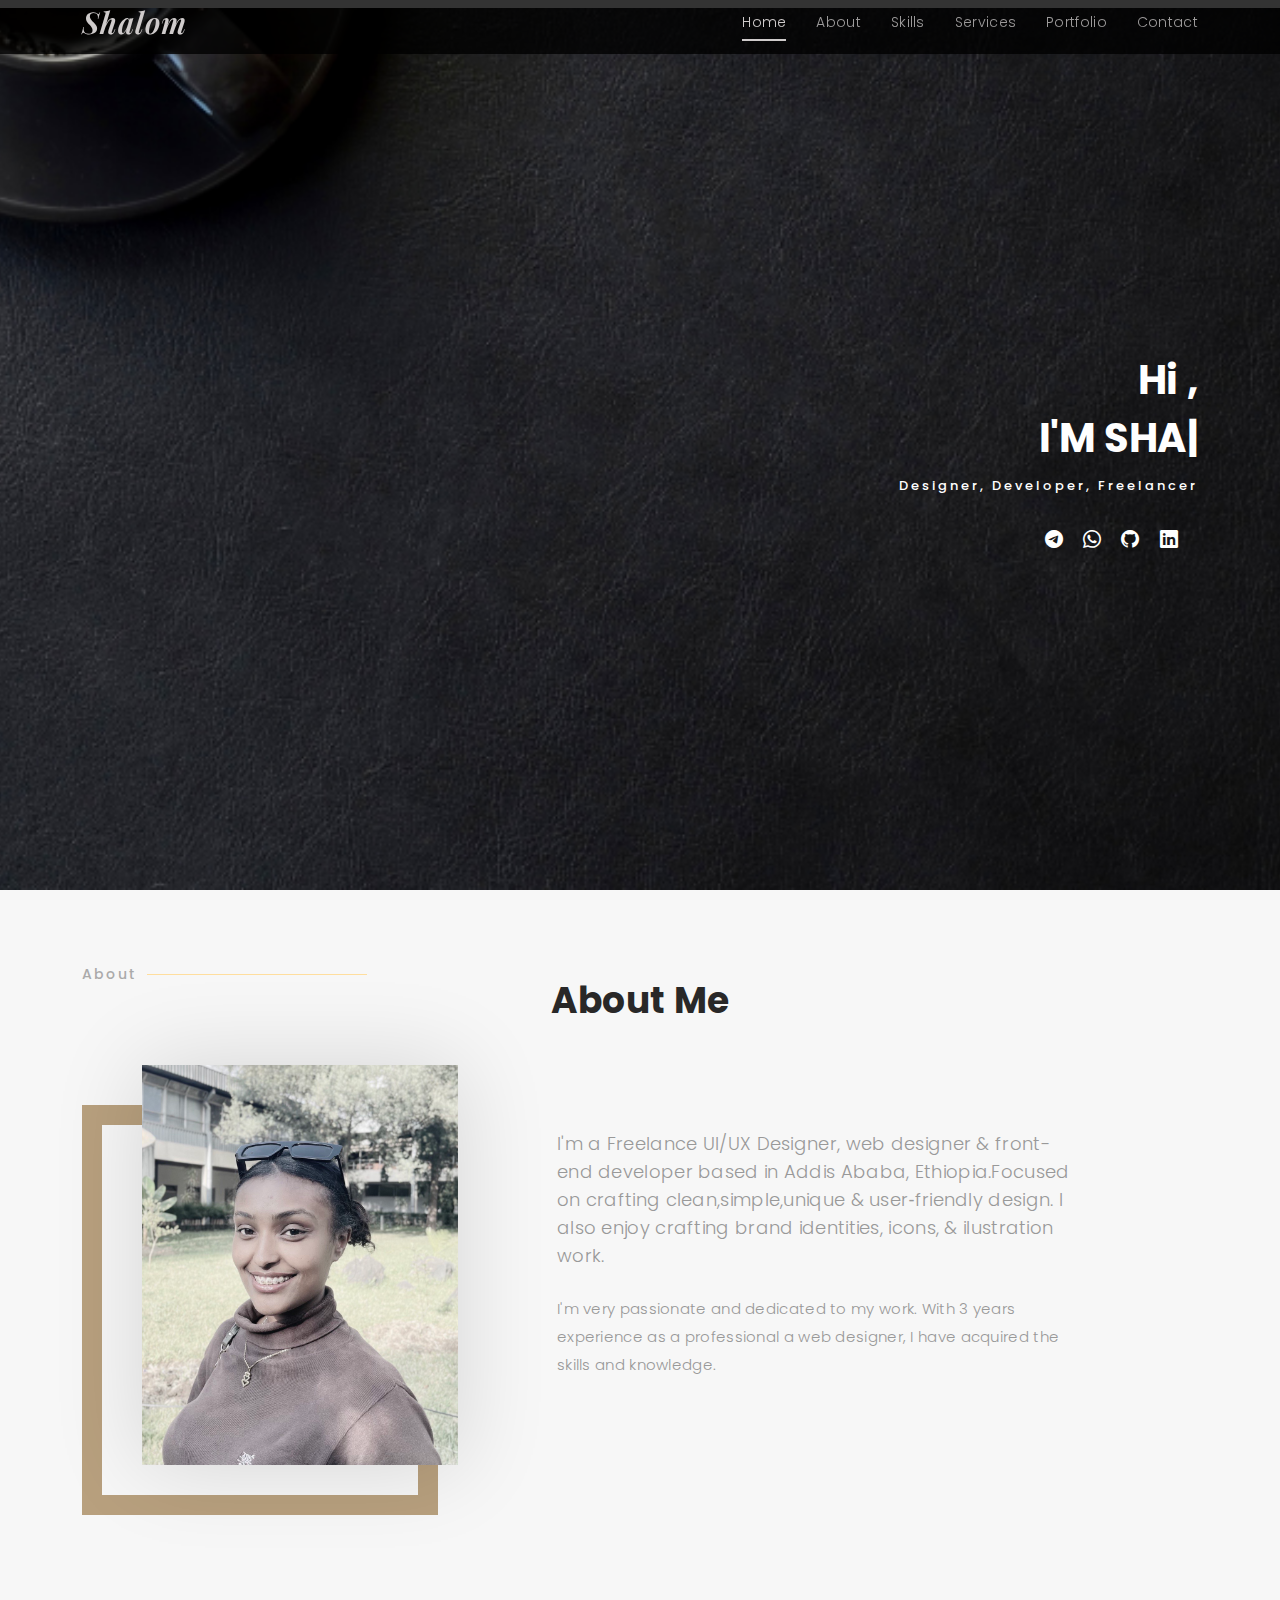
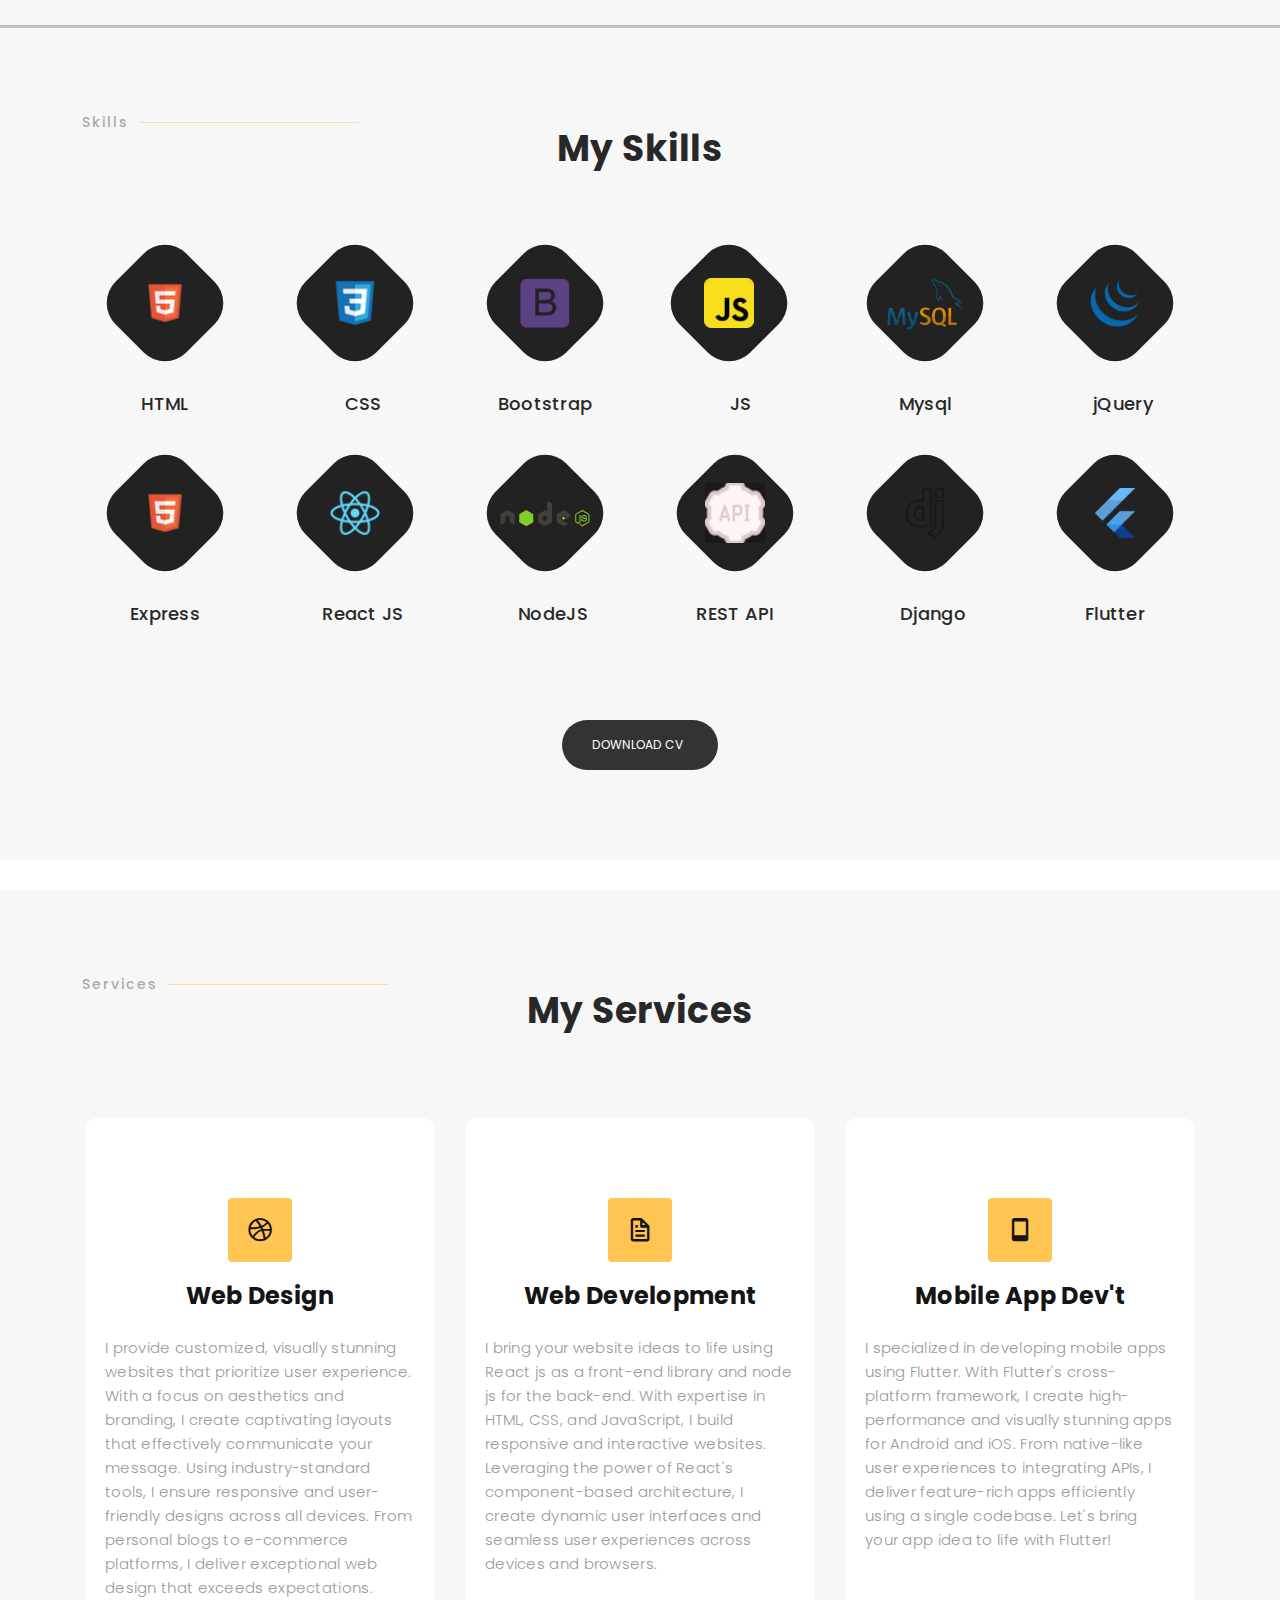
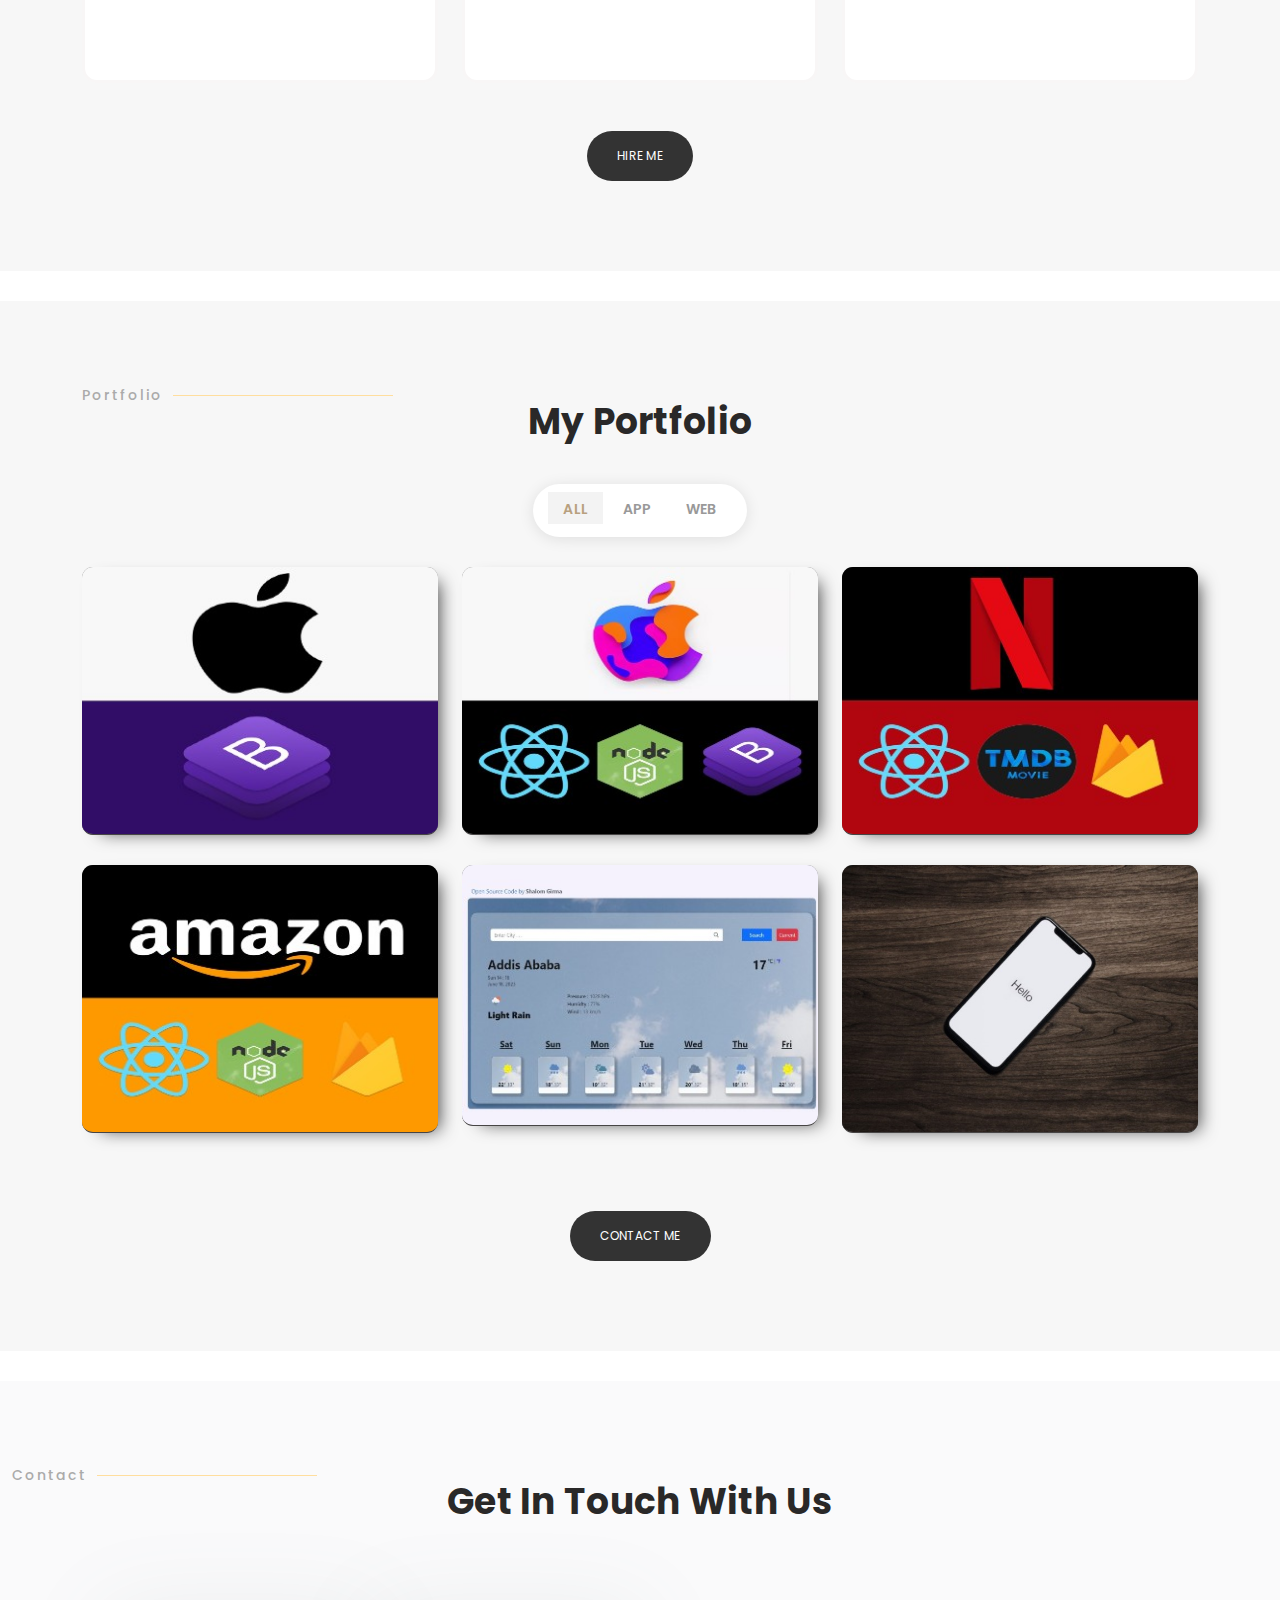
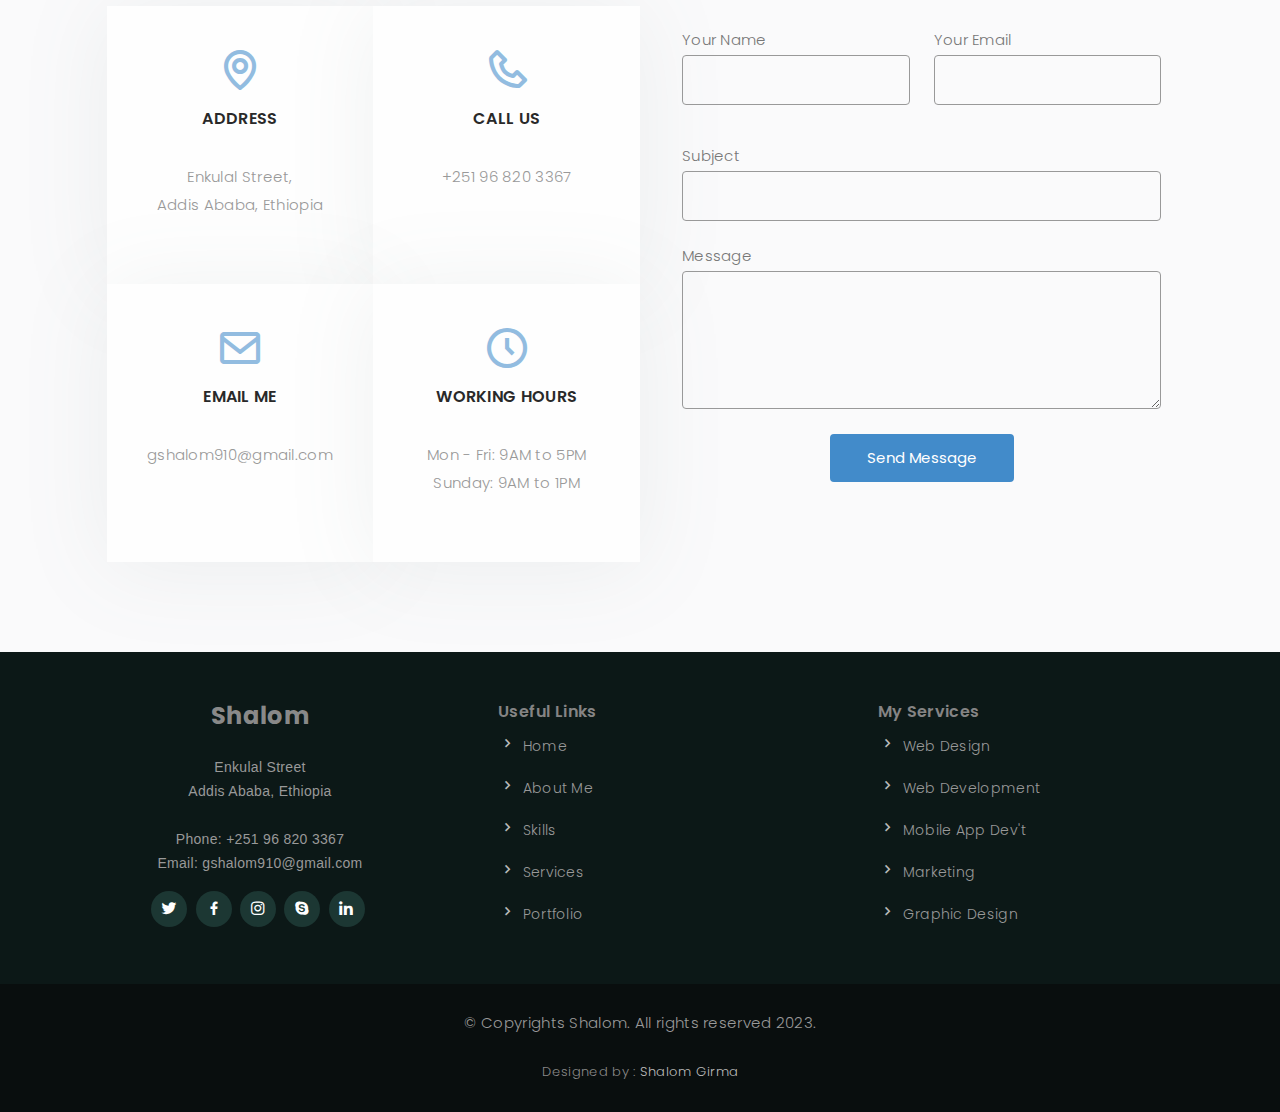
==== commit 0db79833: "updated image" ====
--- a/index.html
+++ b/index.html
@@ -103,7 +103,7 @@
           <div class="col-lg-4 ">
             <div class="div-img-bg">
               <div class="about-img">
-                <img src="assets/img/photo111.jpg" class="img-responsive" alt="me">
+                <img src="assets/img/photo1111.jpg" class="img-responsive" alt="me">
               </div>
             </div>
           </div>
@@ -112,7 +112,7 @@
             <div class="about-descr">
 
               <p class="separator" style=" font-size: 18px;">I'm a Freelance UI/UX Designer, web designer & front-end developer based in Addis Ababa, Ethiopia.Focused on crafting clean,simple,unique & user‑friendly design. I also enjoy crafting brand identities, icons, & ilustration work. </p>
-              <p class="separator">I'm very passionate and dedicated to my work. With 2 years experience as a professional a web designer, I have
+              <p class="separator">I'm very passionate and dedicated to my work. With 3 years experience as a professional a web designer, I have
               acquired the skills and knowledge.</p>
 
             </div>
@@ -269,8 +269,8 @@
             <!-- SKILL ITEM ENDS -->
           <!-- </div> -->
       </div>
-      <div class="text-center mt-5"><a href="#"
-          class="btn btn-outline-secondary rounded-pill shadow-none">Download CV <span class="ms-1"><i
+      <div class="text-center mt-5"><a href="./assets/Shalom-Resume.pdf"
+          class="btn btn-outline-secondary rounded-pill shadow-none" download>Download CV <span class="ms-1"><i
               class="fas fa-download"></i></span></a></div>
       </div>
     </div>
@@ -309,29 +309,29 @@
             </div>
           </div>
 
-          <div class="col-lg-4 col-md-6 d-flex align-items-stretch mt-4" data-aos="zoom-in" data-aos-delay="100">
+          <!--<div class="col-lg-4 col-md-6 d-flex align-items-stretch mt-4" data-aos="zoom-in" data-aos-delay="100">
             <div class="icon-box">
               <div class="icon"><i class="bx bx-world"></i></div>
               <h4><a href="">Digital Marketing</a></h4>
-              <p>At vero eos et accusamus et iusto odio dignissimos ducimus qui blanditiis</p>
-            </div>
-          </div>
-
-          <div class="col-lg-4 col-md-6 d-flex align-items-stretch mt-4" data-aos="zoom-in" data-aos-delay="200">
+              <p>driving awareness of a company's products and services via digital channels such as online advertising and social media. Working within the marketing team, they plan and execute digital campaigns, monitor their success and report results back to business leadership.</p>
+            </div>
+          </div>-->
+
+          <!--<div class="col-lg-4 col-md-6 d-flex align-items-stretch mt-4" data-aos="zoom-in" data-aos-delay="200">
             <div class="icon-box">
               <div class="icon"><i class="bx bx-slideshow"></i></div>
               <h4><a href="">Graphics Design</a></h4>
-              <p>Quis consequatur saepe eligendi voluptatem consequatur dolor consequuntur</p>
-            </div>
-          </div>
-
-          <div class="col-lg-4 col-md-6 d-flex align-items-stretch mt-4" data-aos="zoom-in" data-aos-delay="300">
+              <p>developing concepts, graphics and layouts, including making decisions about fonts, images, readability and readers' needs. determining size and arrangement of copy and illustrative material, as well as font style and size. preparing rough drafts of material based on an agreed brief.</p>
+            </div>
+          </div>-->
+
+          <!-- <div class="col-lg-4 col-md-6 d-flex align-items-stretch mt-4" data-aos="zoom-in" data-aos-delay="300">
             <div class="icon-box">
               <div class="icon"><i class="bx bx-arch"></i></div>
               <h4><a href="">Branding</a></h4>
               <p>Modi nostrum vel laborum. Porro fugit error sit minus sapiente sit aspernatur</p>
             </div>
-          </div>
+          </div> -->
 
         </div>
         <div class="text-center mt-5"><a href="#contact"
--- a/assets/css/style.css
+++ b/assets/css/style.css
@@ -566,7 +566,8 @@
 --------------------------------------------------------------*/
 #hero {
   margin-top: 8px;
-  background: url("../img/sg.jpg") repeat scroll center center/cover;
+  background: url("../img/Daniel\ Gallego\ \(1\).png") repeat scroll center
+    center/cover;
   height: 98vh;
   /* position: fixed; */
   width: 100%;
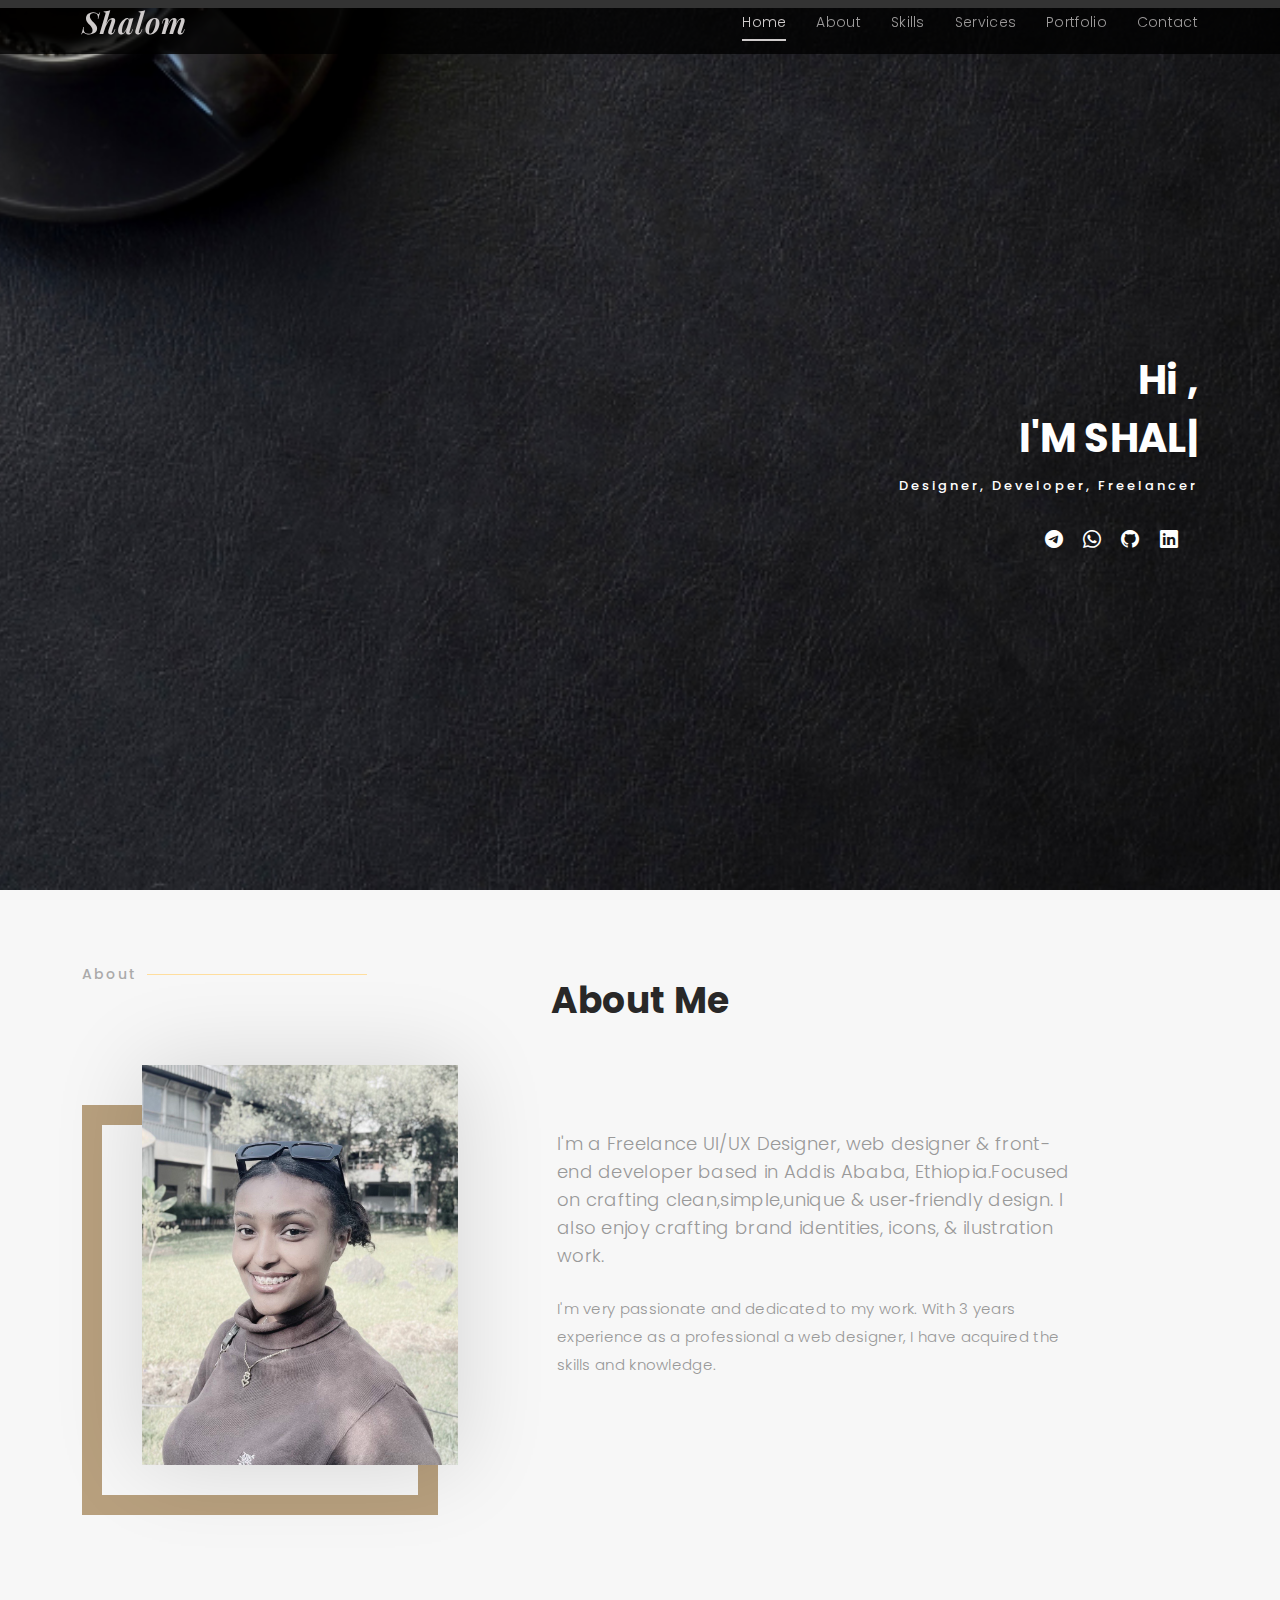
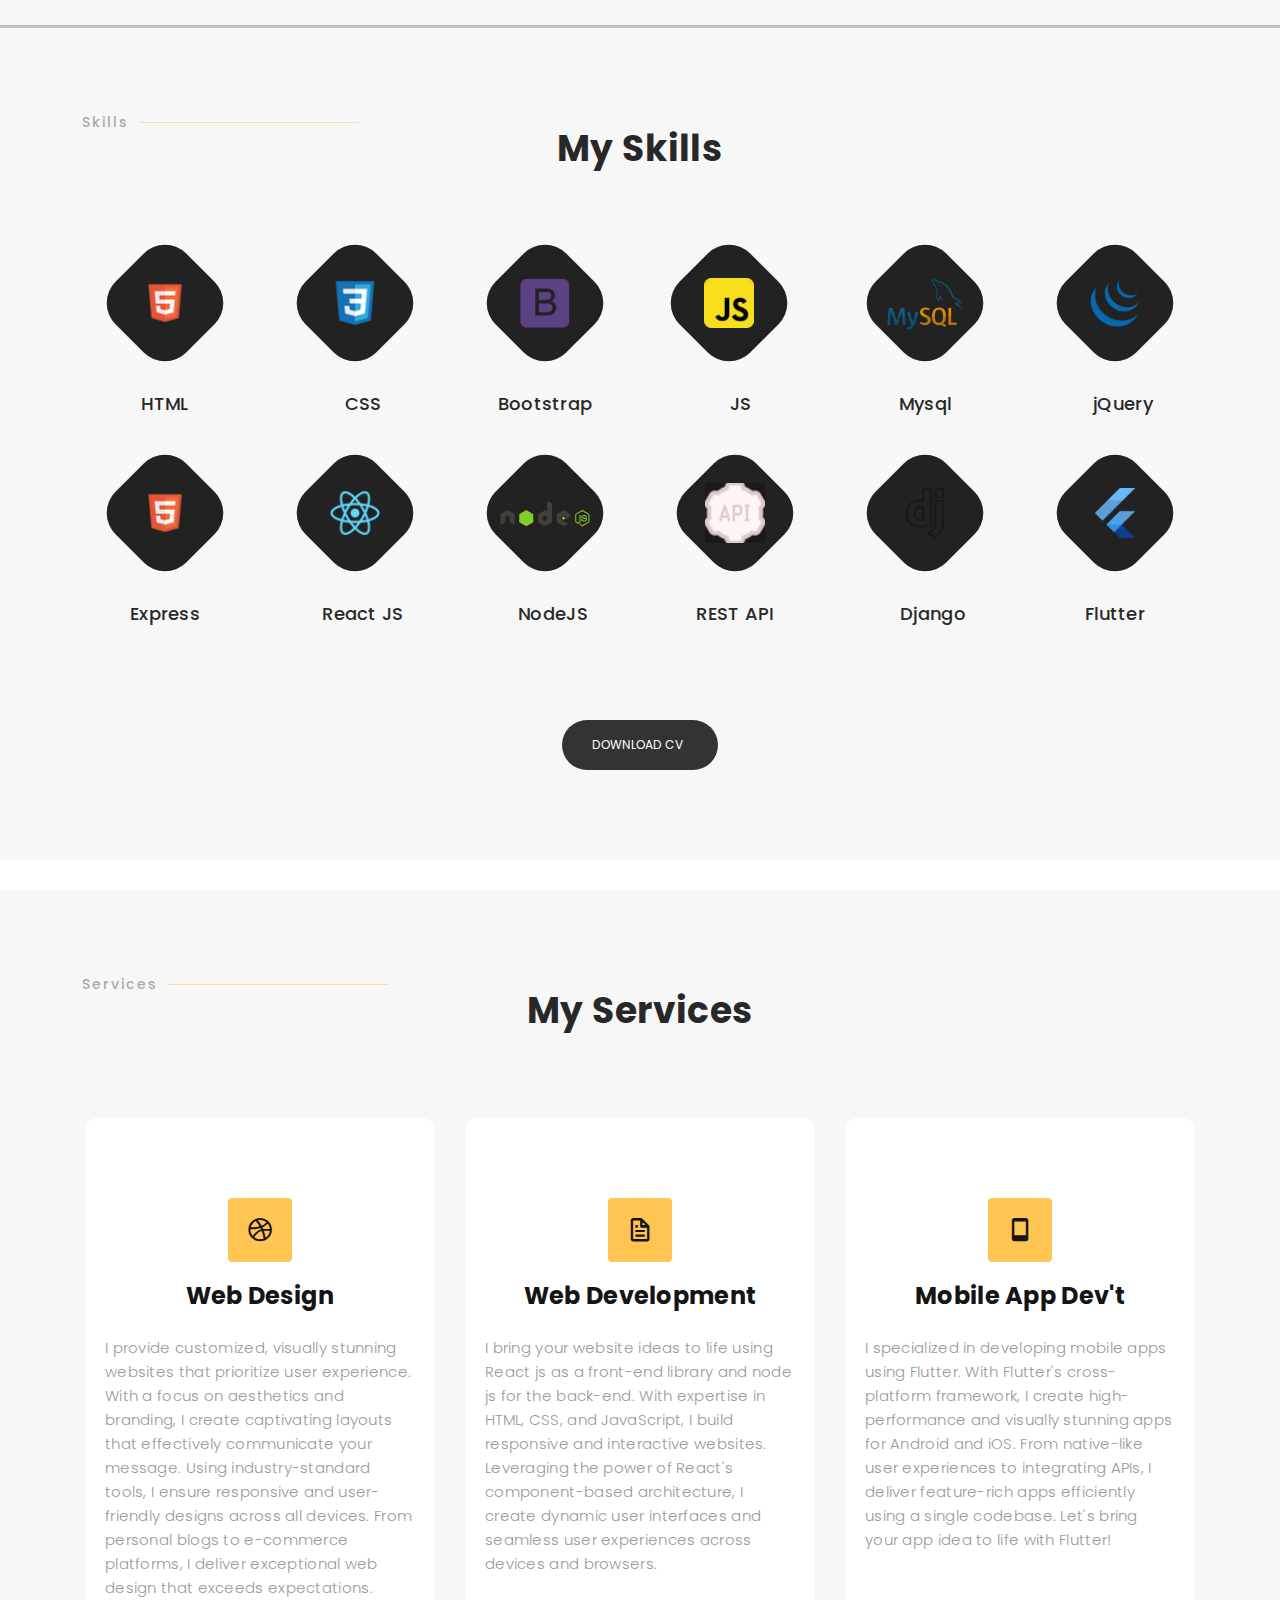
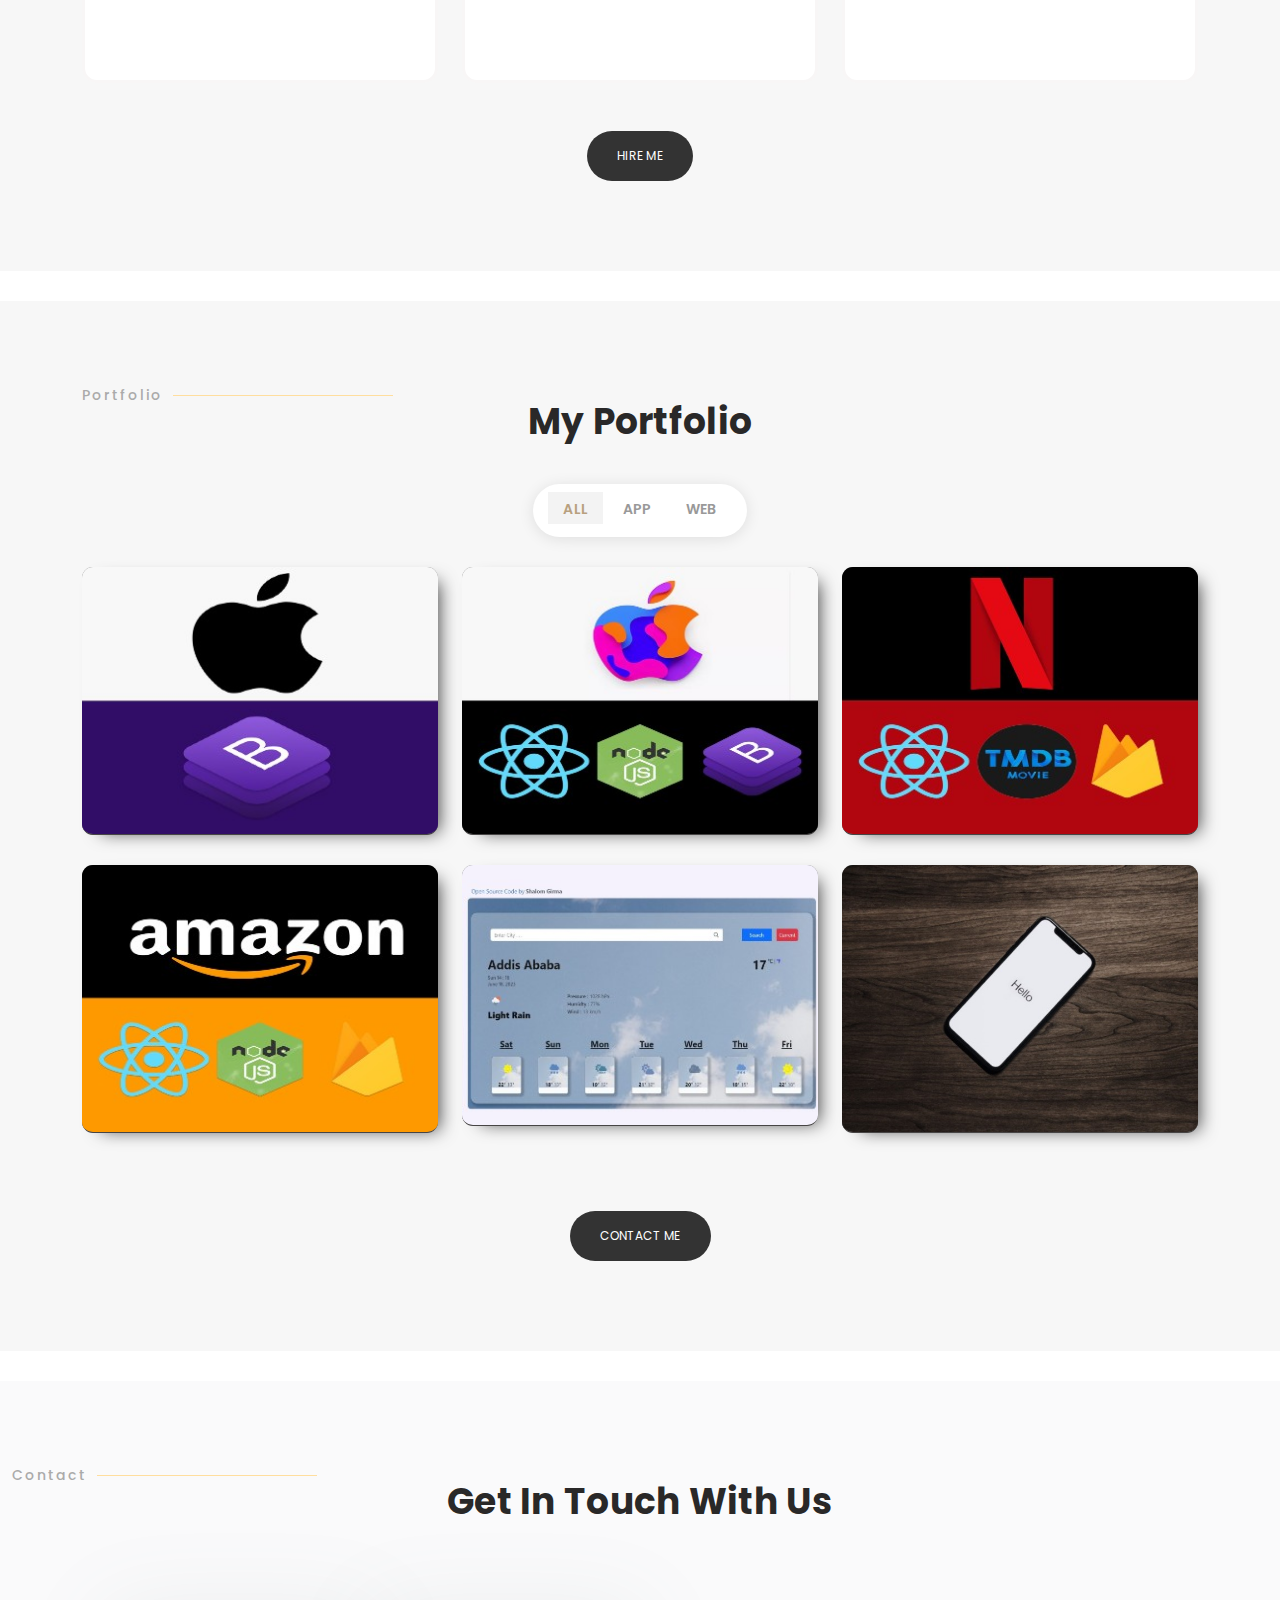
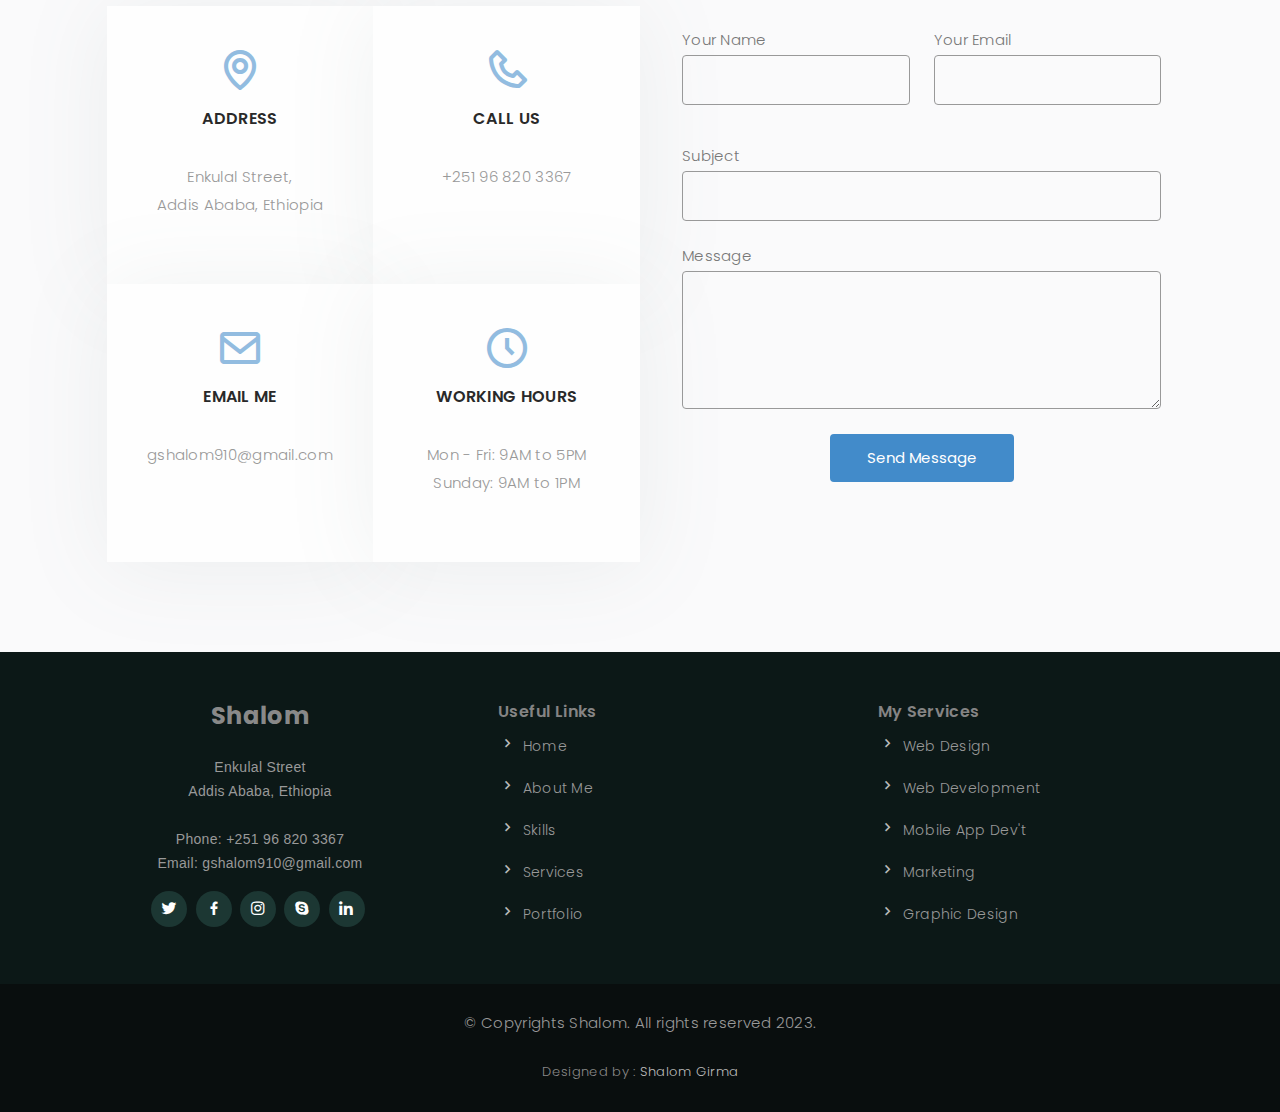
==== commit 2b29b964: "redirect links updated" ====
--- a/index.html
+++ b/index.html
@@ -2,6 +2,7 @@
 <html lang="en">
 
 <head>
+  <meta name="google-site-verification" content="mi0kRrx5RH3AbXVpKU9-QHxg2jthO4HNQnPIsCOdTho" />
   <meta charset="utf-8">
   <meta content="width=device-width, initial-scale=1.0" name="viewport">
   <meta name="description"
@@ -377,7 +378,7 @@
 										source code
 									</a>
 								</button>
-                <button class="btn2 btn-light"><a class="source-code" target="_blank" href="https://apple-clone-using-bootstrap.netlify.app">live
+                <button class="btn2 btn-light"><a class="source-code" target="_blank" href="https://shalom-cloned.netlify.app/">live
 										preview</a>
 								</button>
                 </div>
@@ -458,7 +459,7 @@
 										source code
 									</a>
 								</button>
-                <button class="btn2 btn-light"><a class="source-code" target="_blank" href="https://weather-web1-app.netlify.app/">live
+                <button class="btn2 btn-light"><a class="source-code" target="_blank" href="https://weatherforecasting-web-app.netlify.app/">live
 										preview</a>
 								</button>
                 </div>
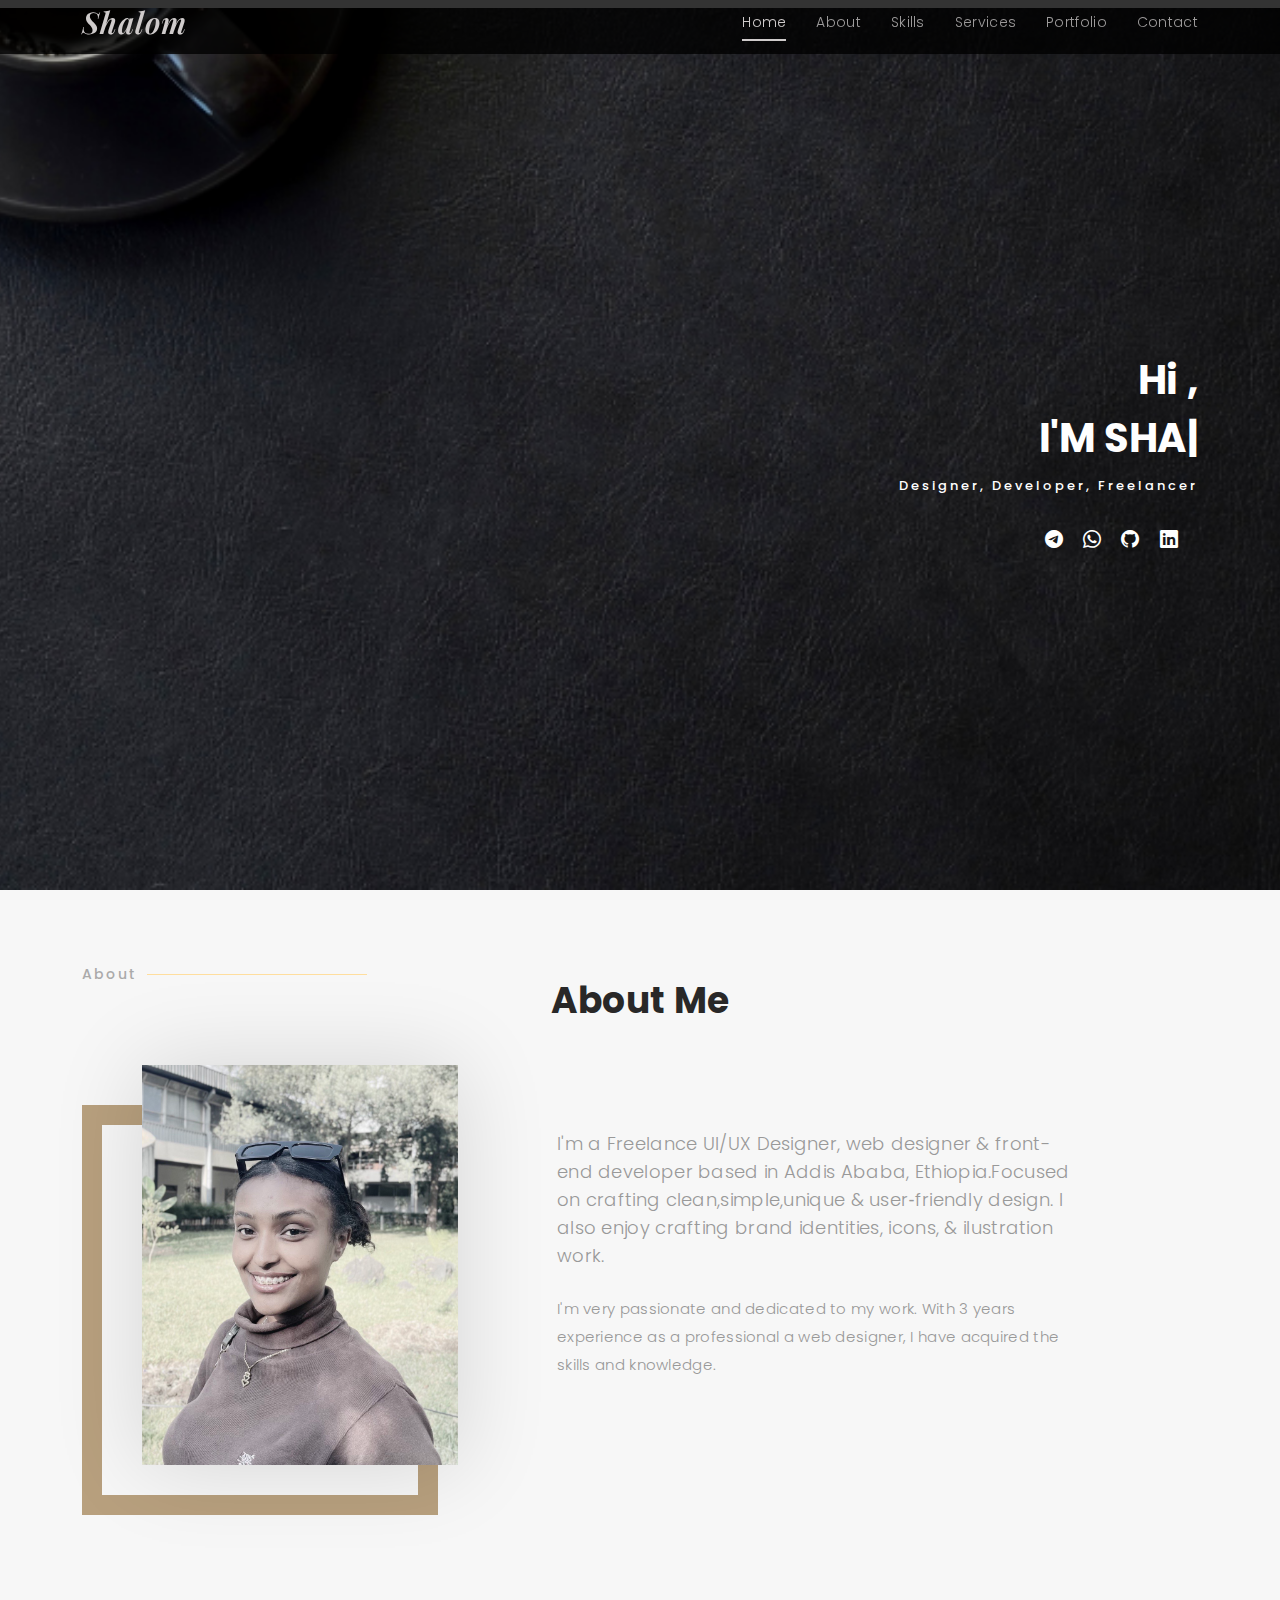
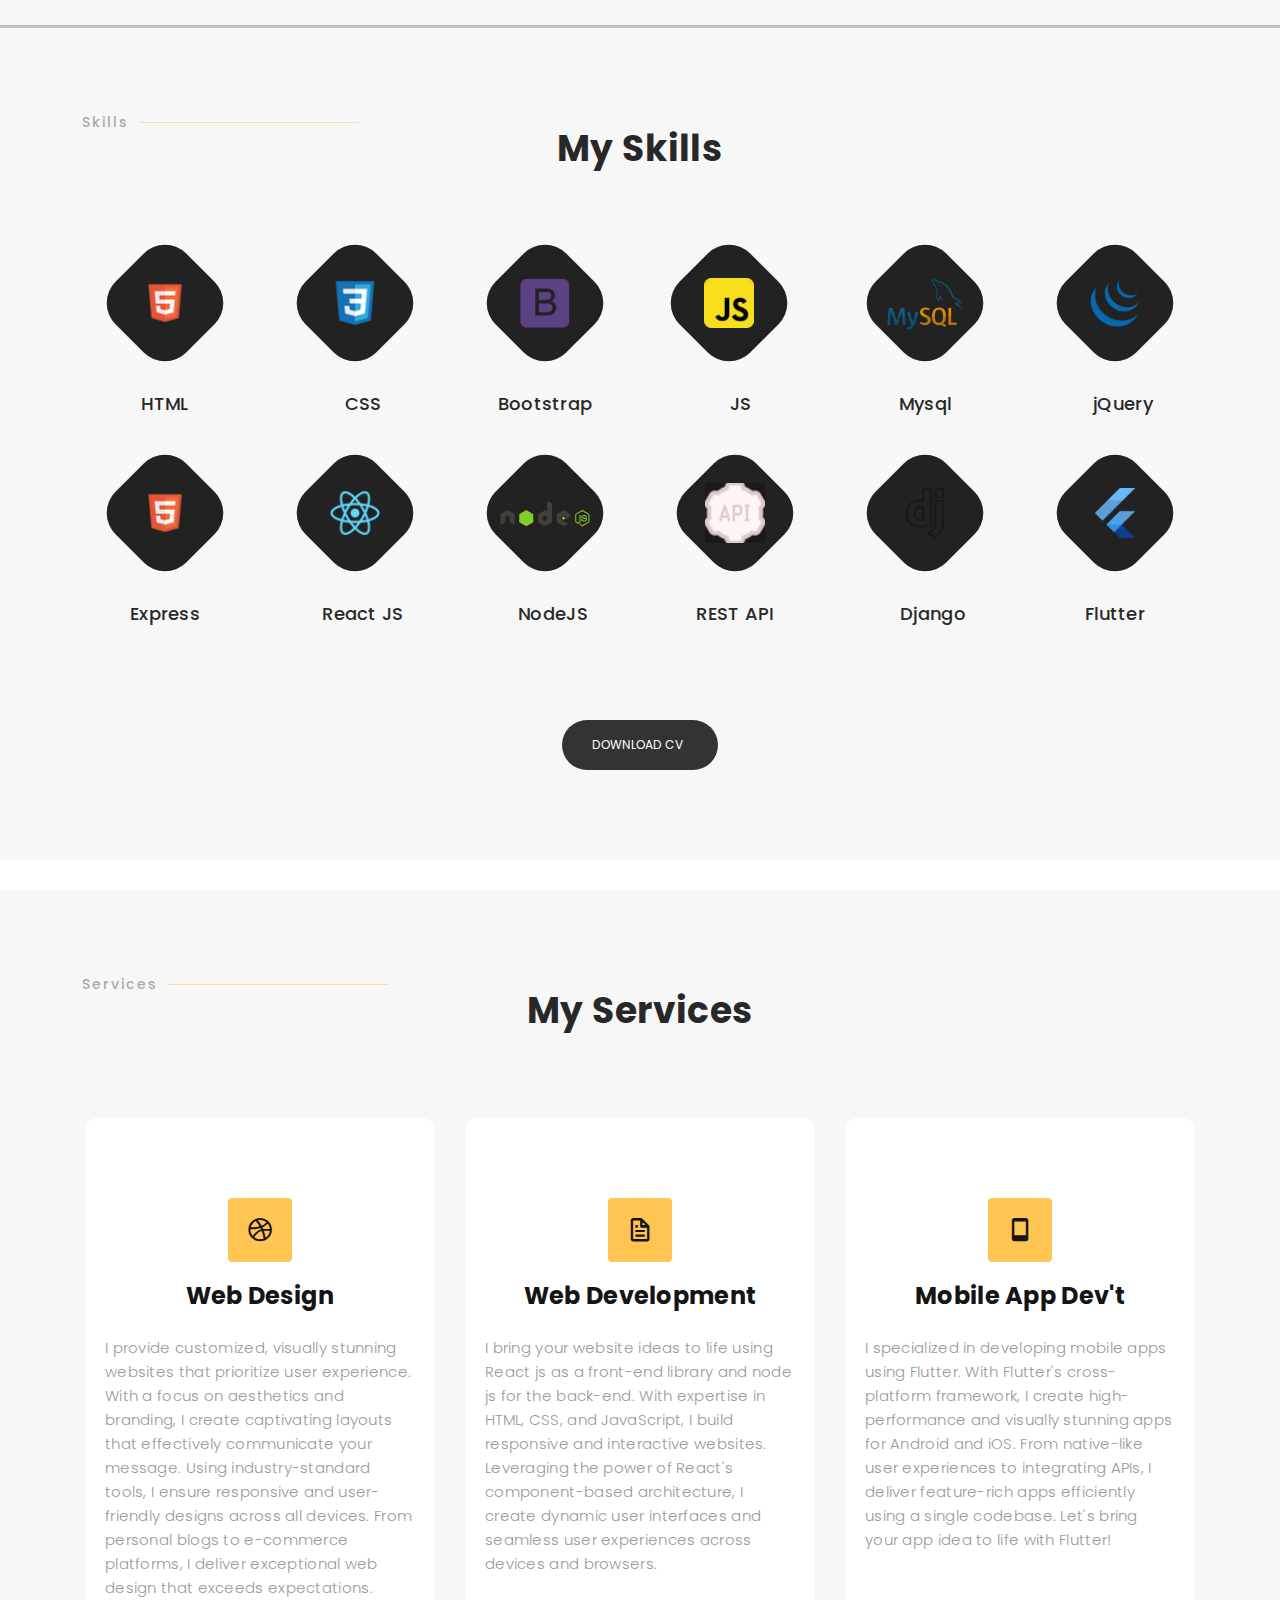
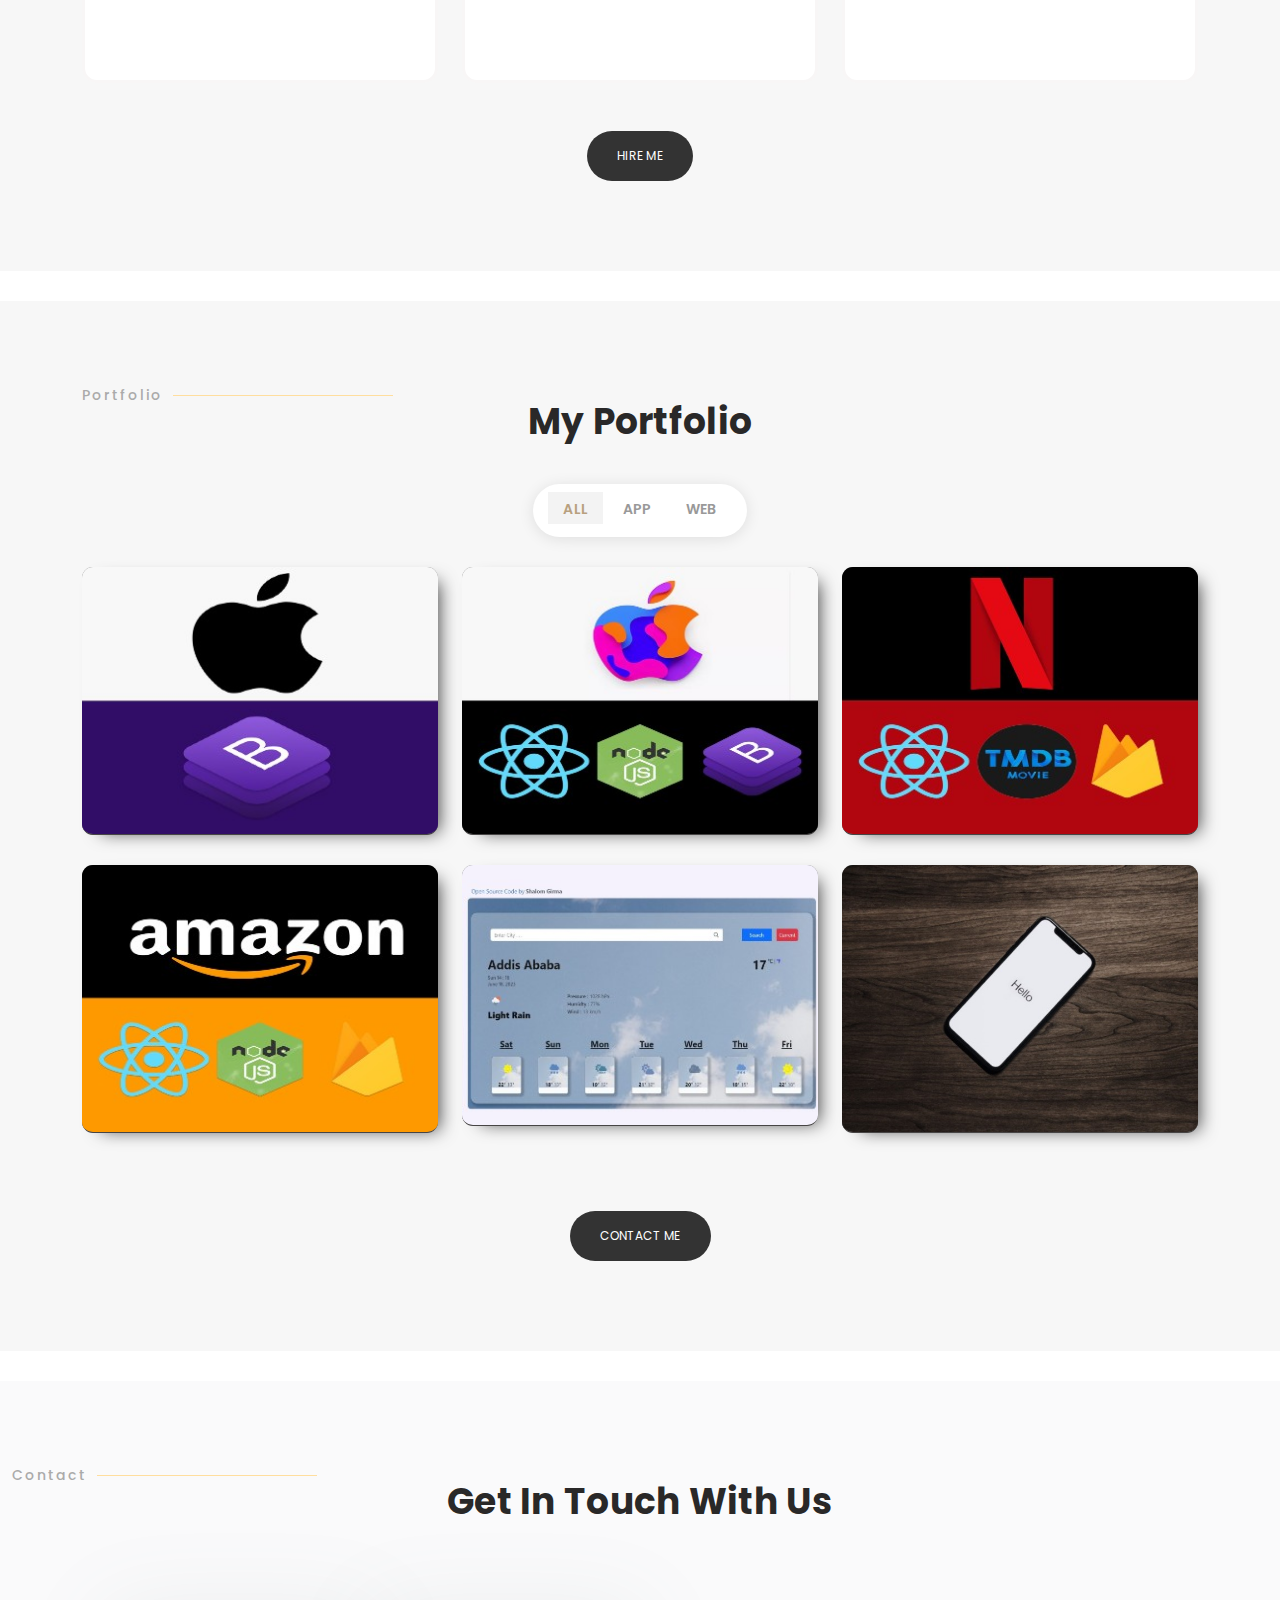
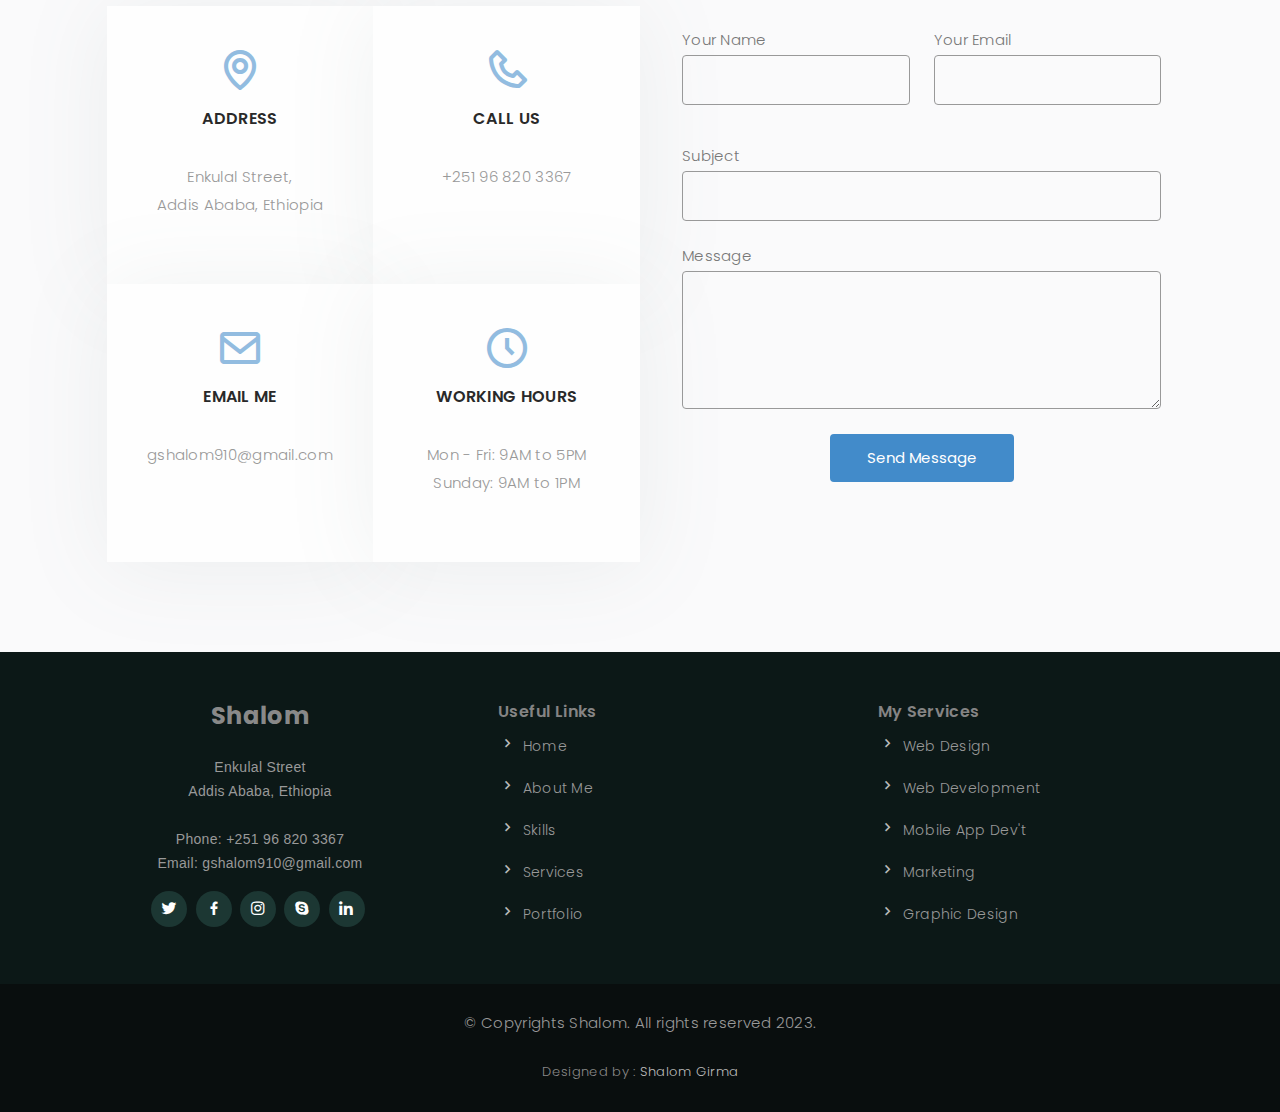
==== commit 60d64807: "update links" ====
--- a/index.html
+++ b/index.html
@@ -418,7 +418,7 @@
 										source code
 									</a>
 								</button>
-                <button class="btn2 btn-light"><a class="source-code" target="_blank" href="https://netflix-clone-b630e.web.app/">live
+                <button class="btn2 btn-light"><a class="source-code" target="_blank" href="https://open-app-n.netlify.app/">live
 										preview</a>
 								</button>
                 </div>
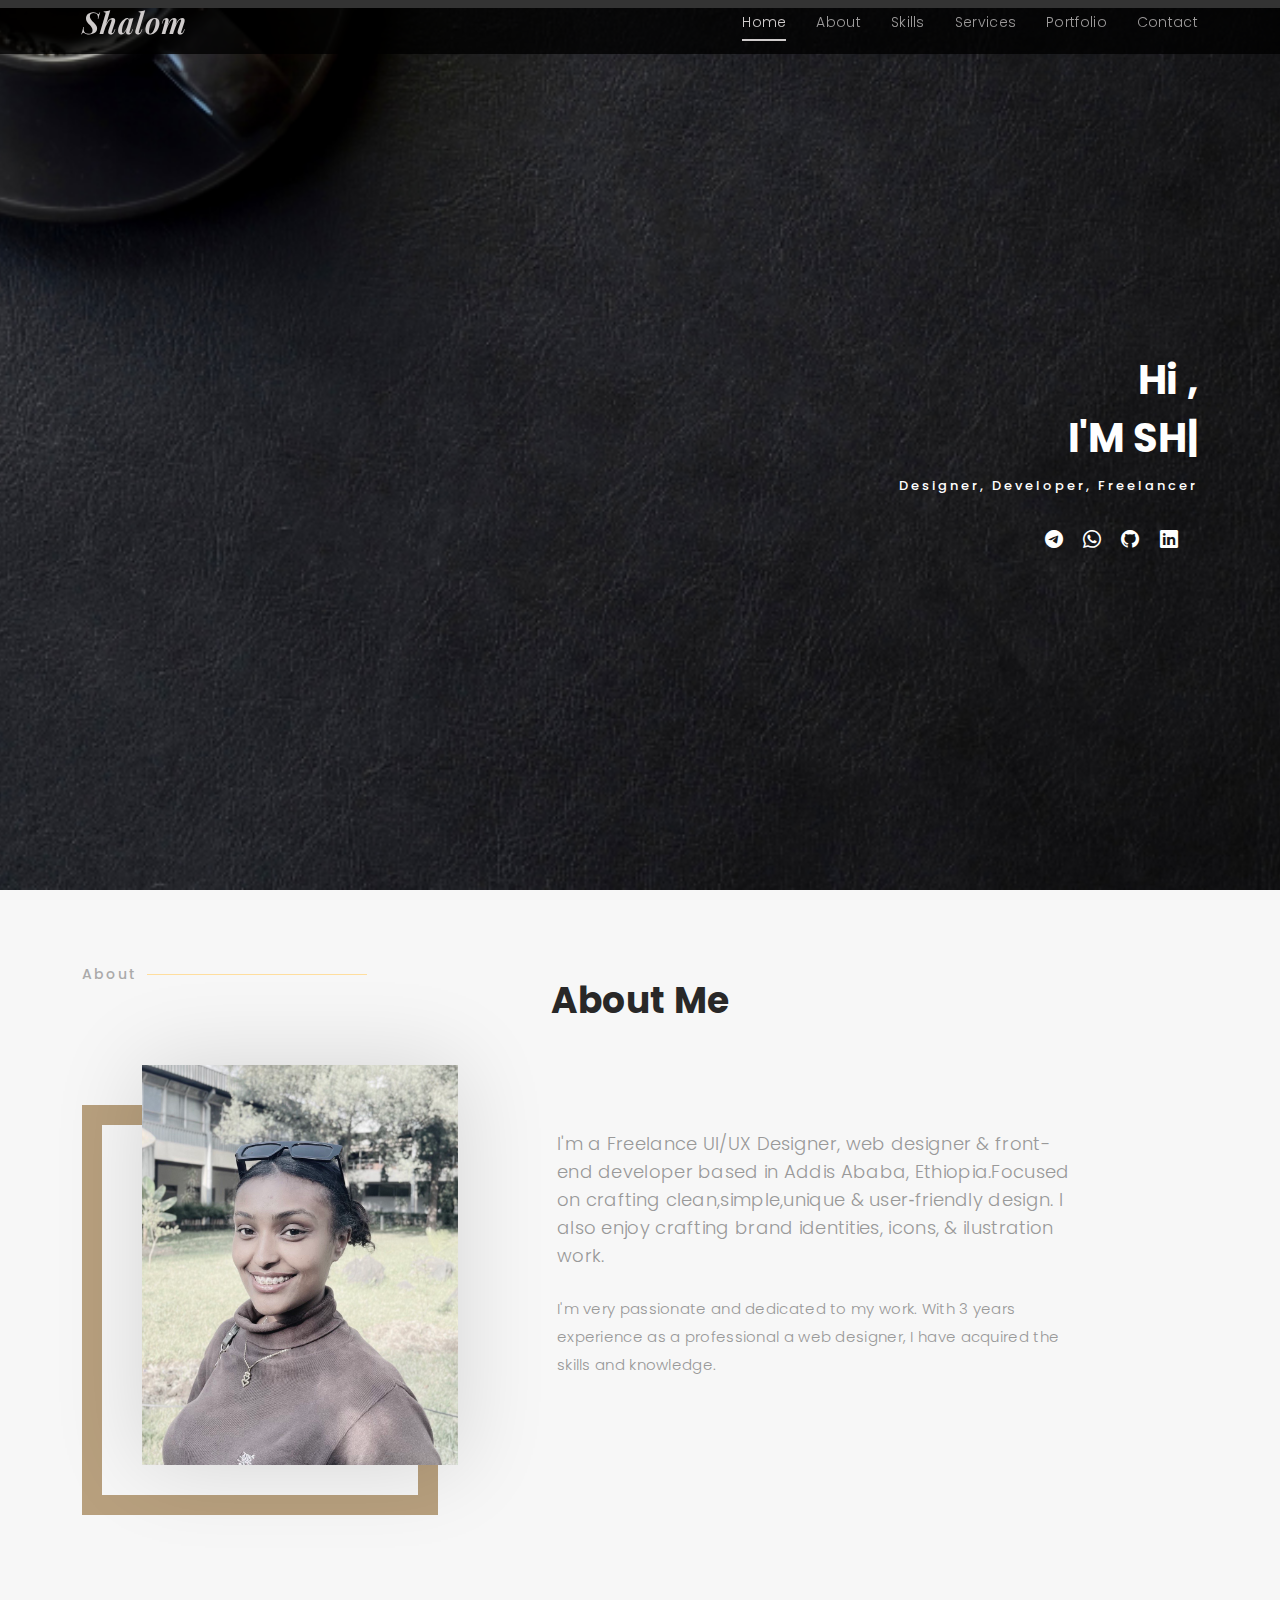
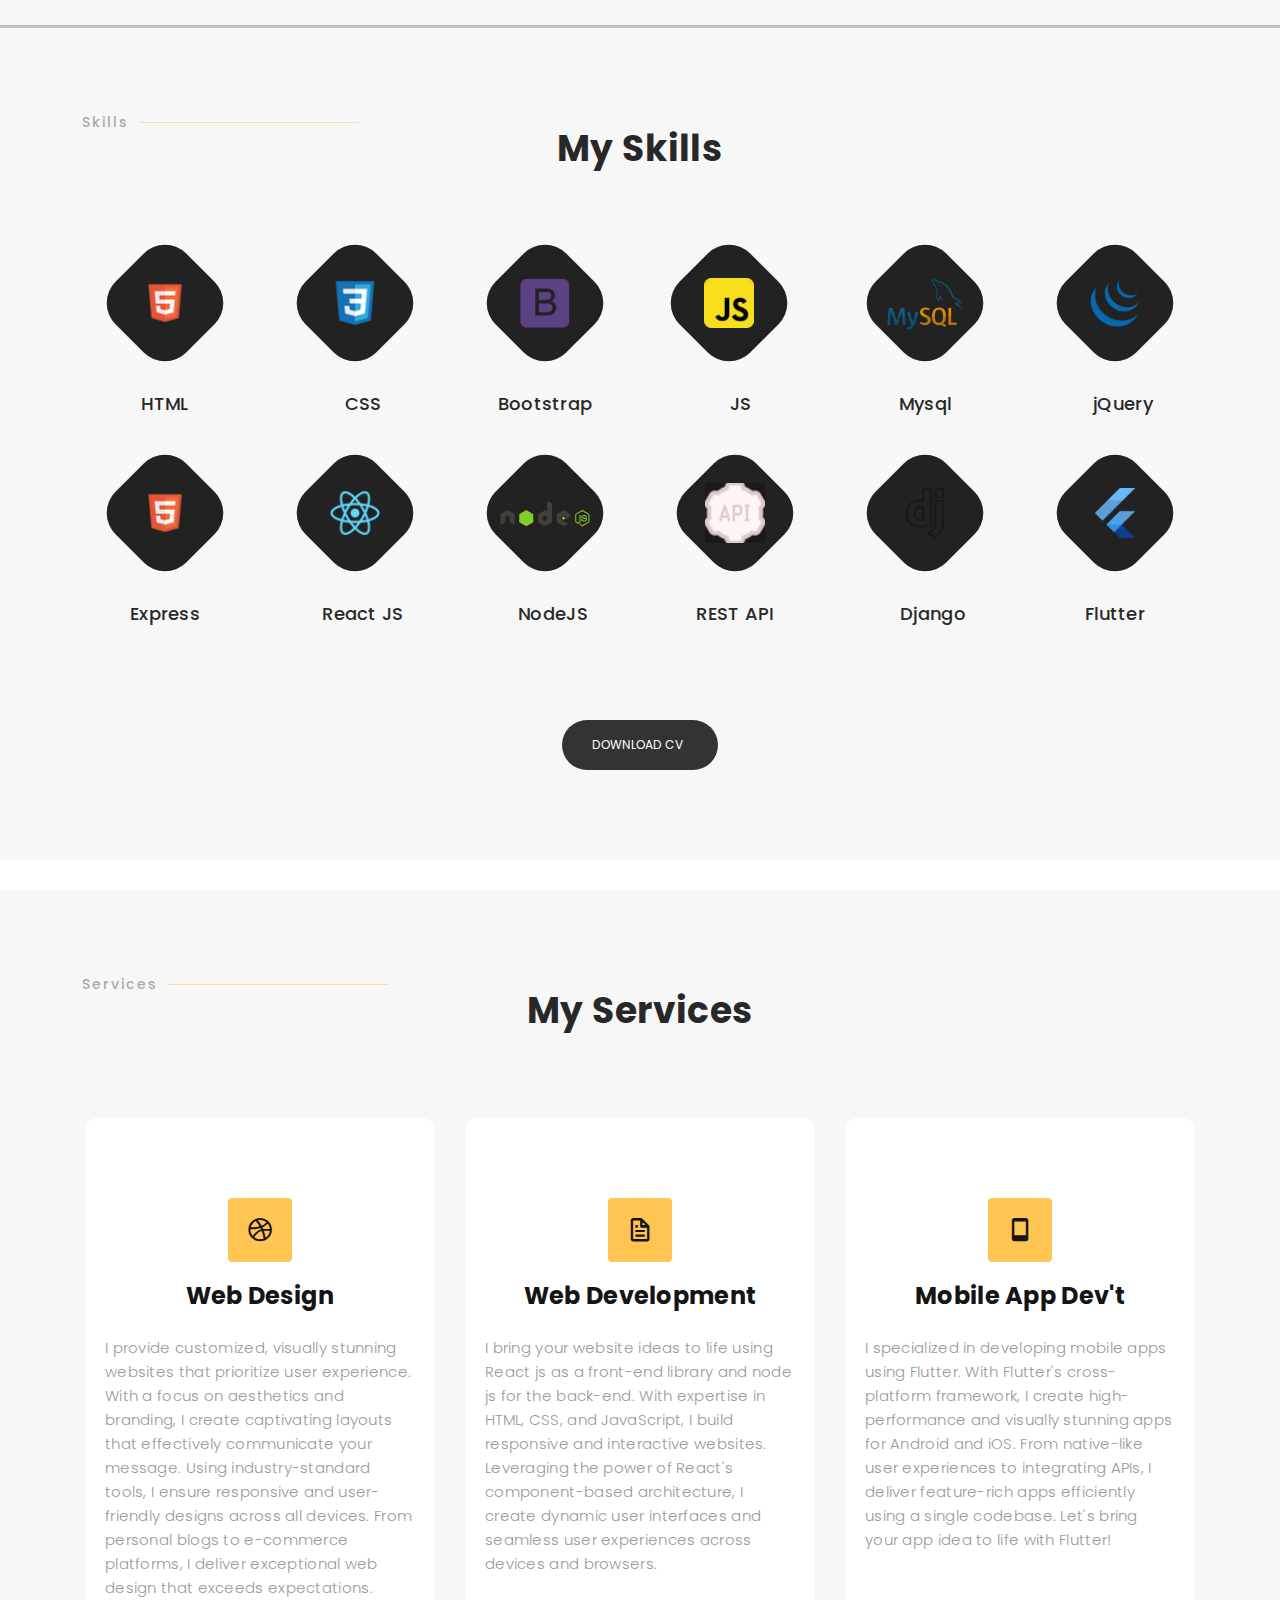
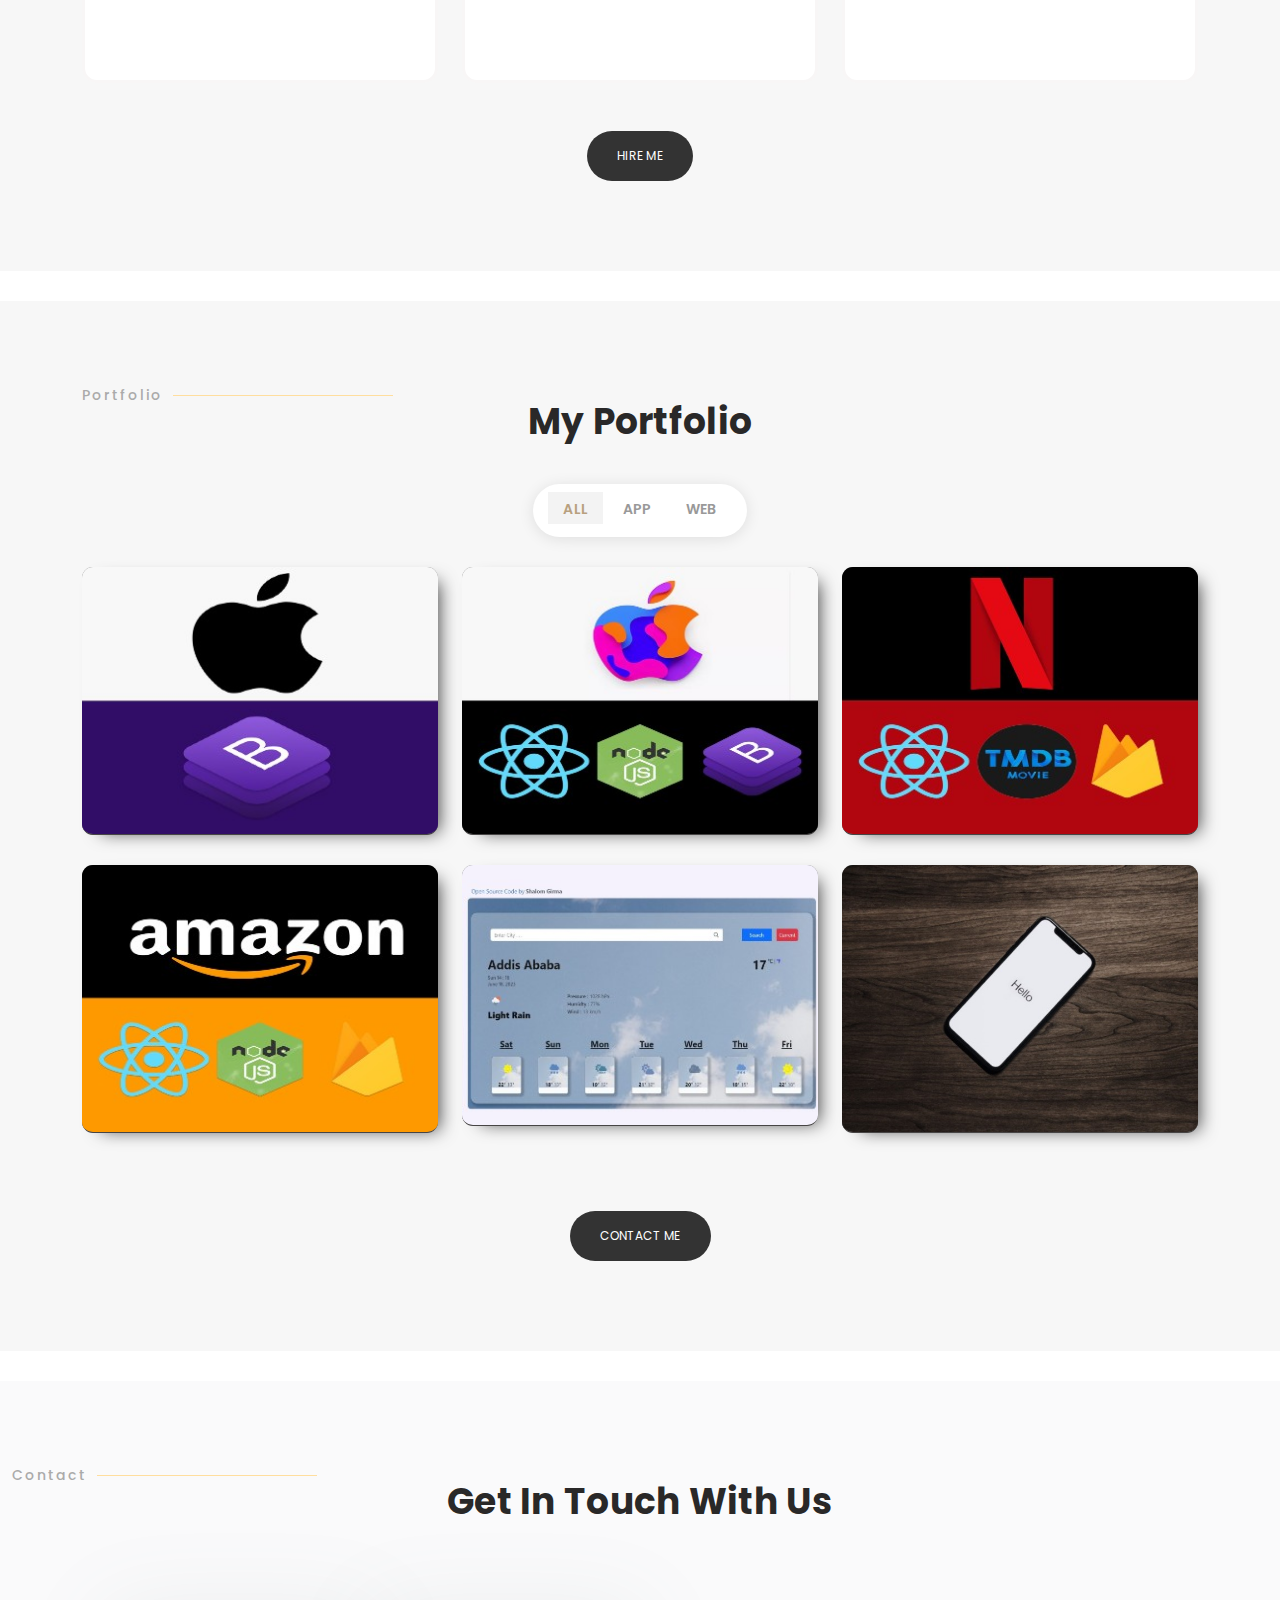
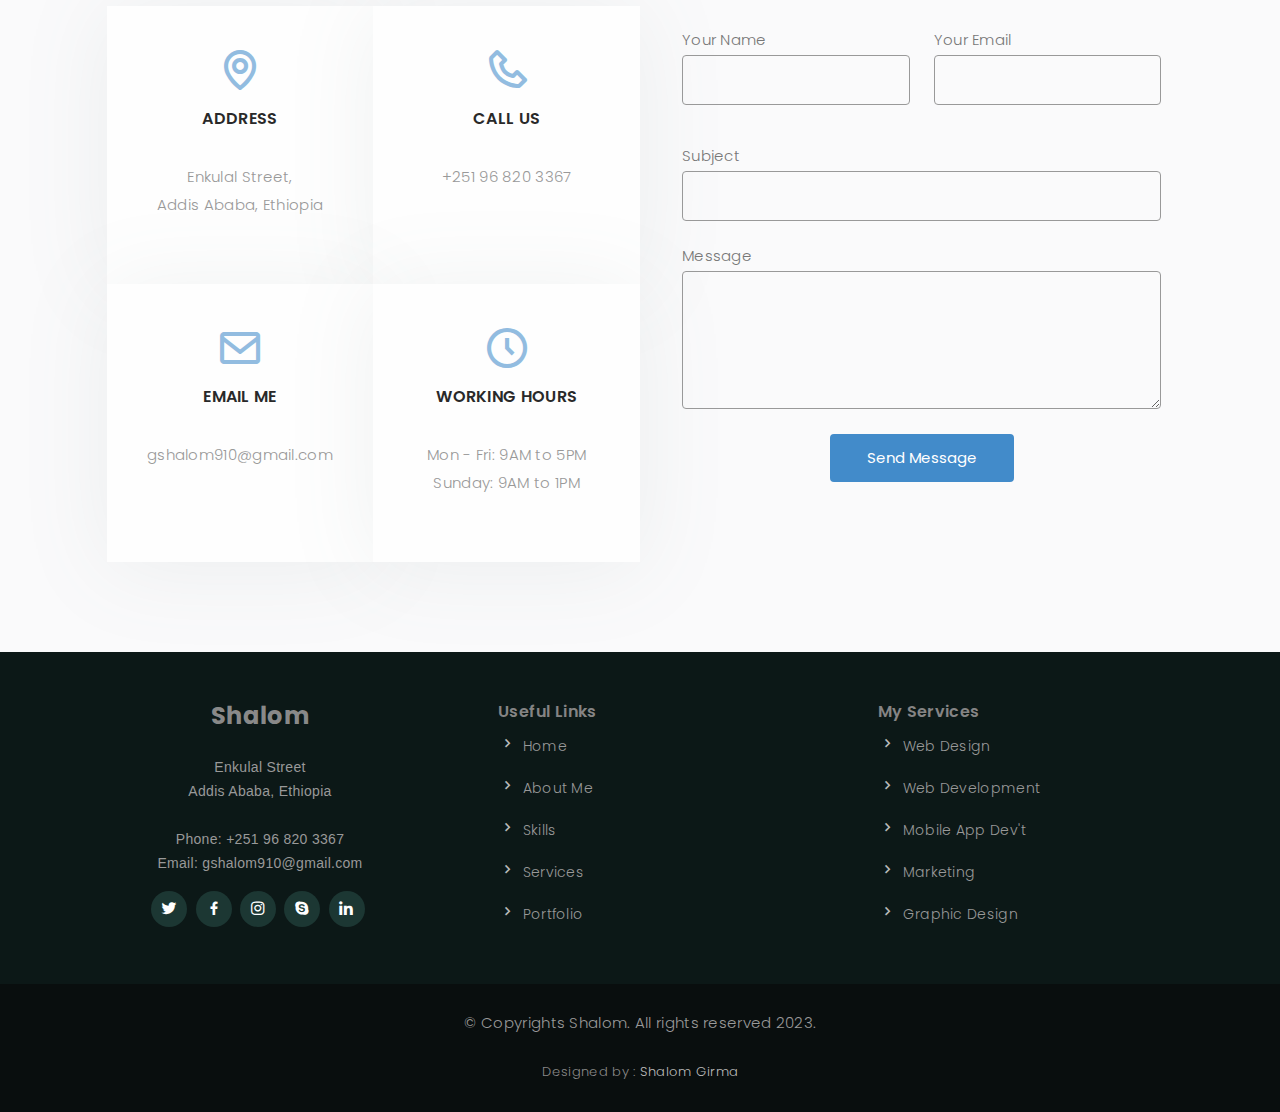
==== commit d867064a: "update redirect link" ====
--- a/index.html
+++ b/index.html
@@ -398,7 +398,7 @@
 										source code
 									</a>
 								</button>
-                <button class="btn2 btn-light"><a class="source-code" target="_blank" href="https://apple-clone-using-react.netlify.app/">live
+                <button class="btn2 btn-light"><a class="source-code" target="_blank" href="https://react-website-cloned.netlify.app/">live
 										preview</a>
 								</button>
                 </div>
